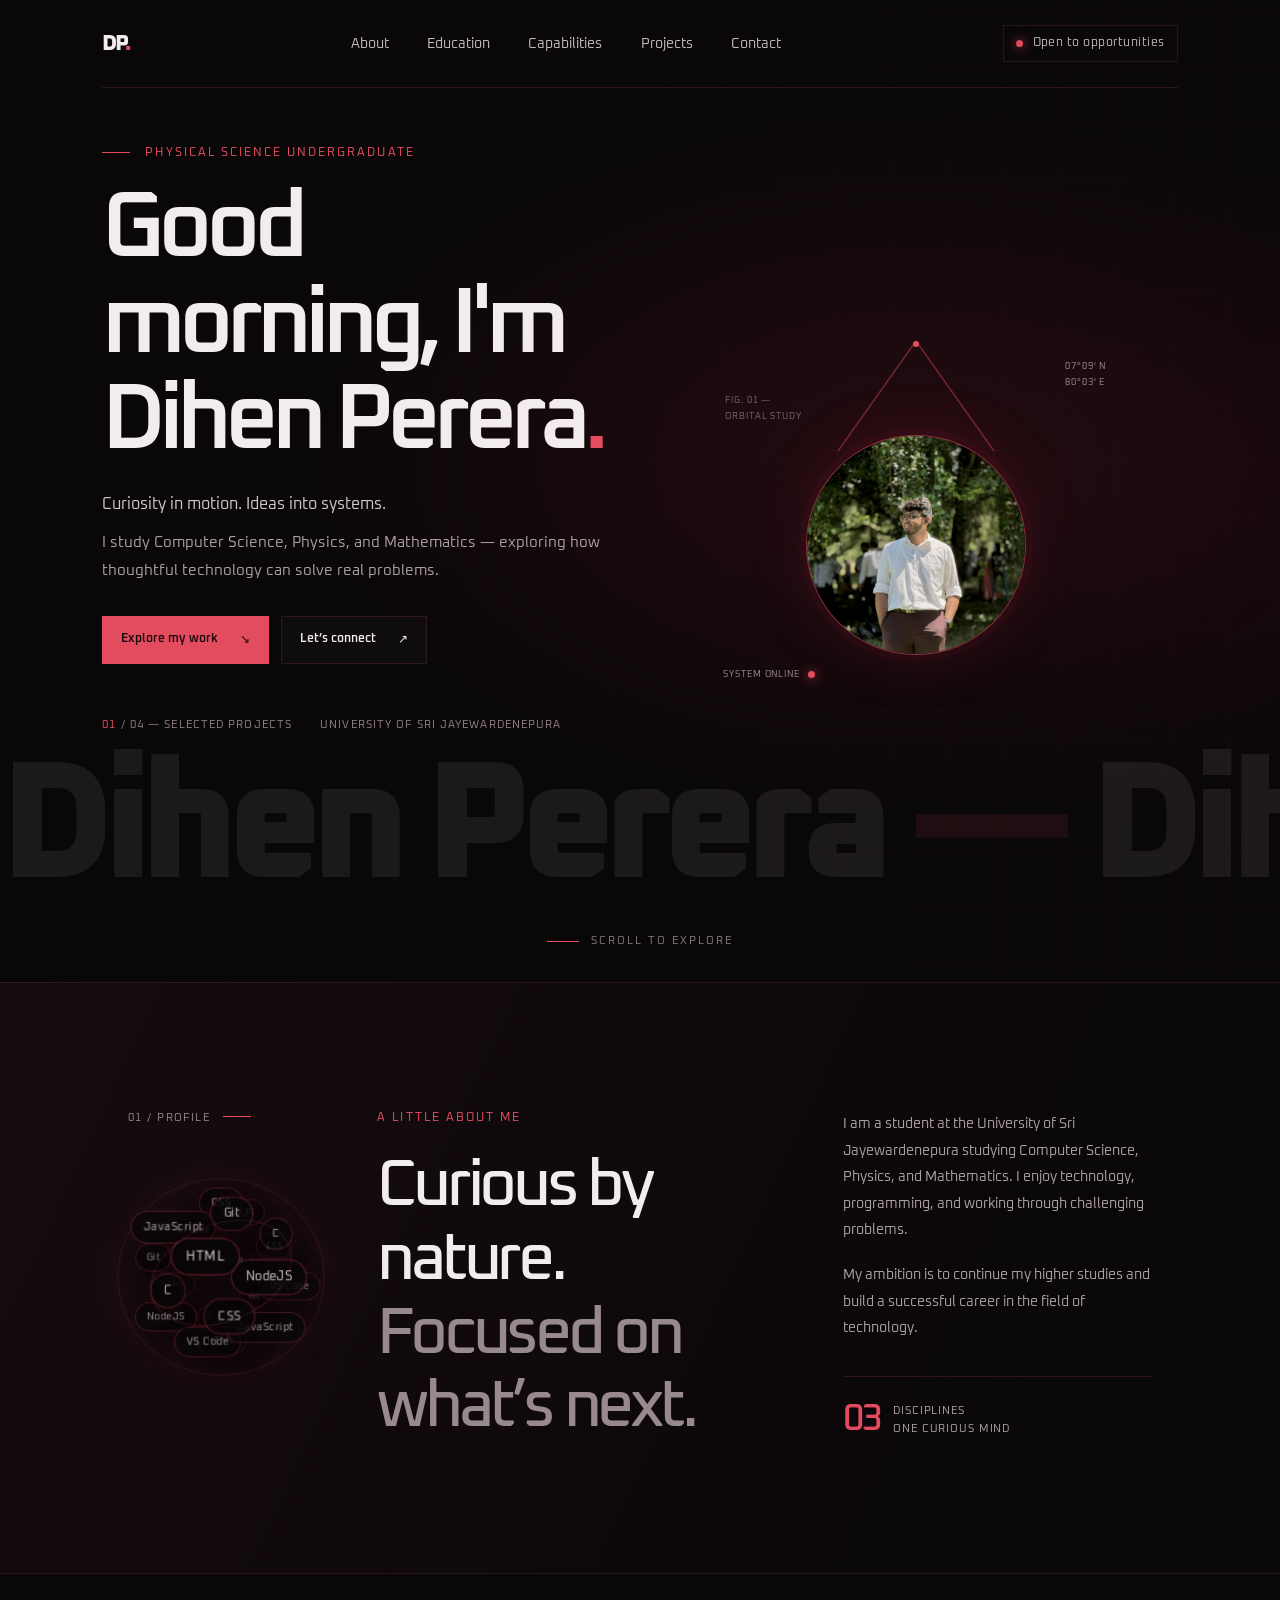
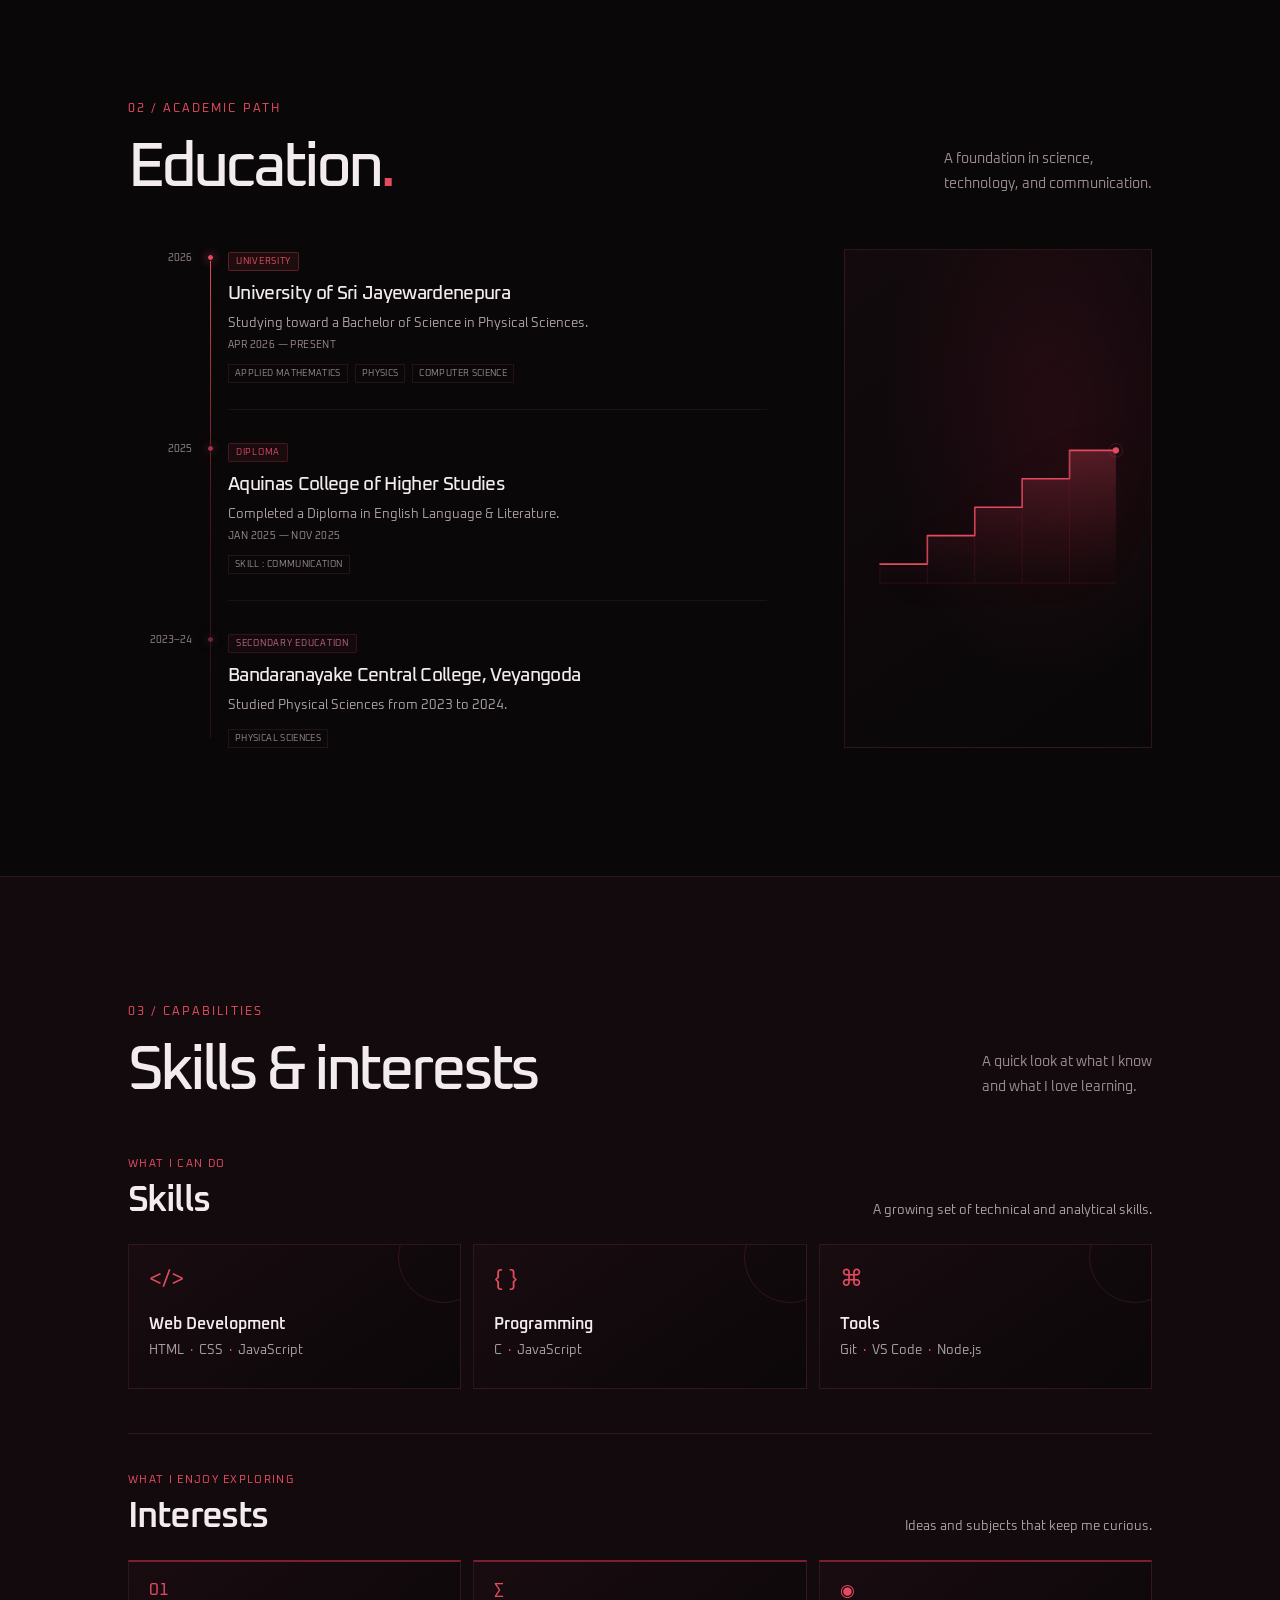
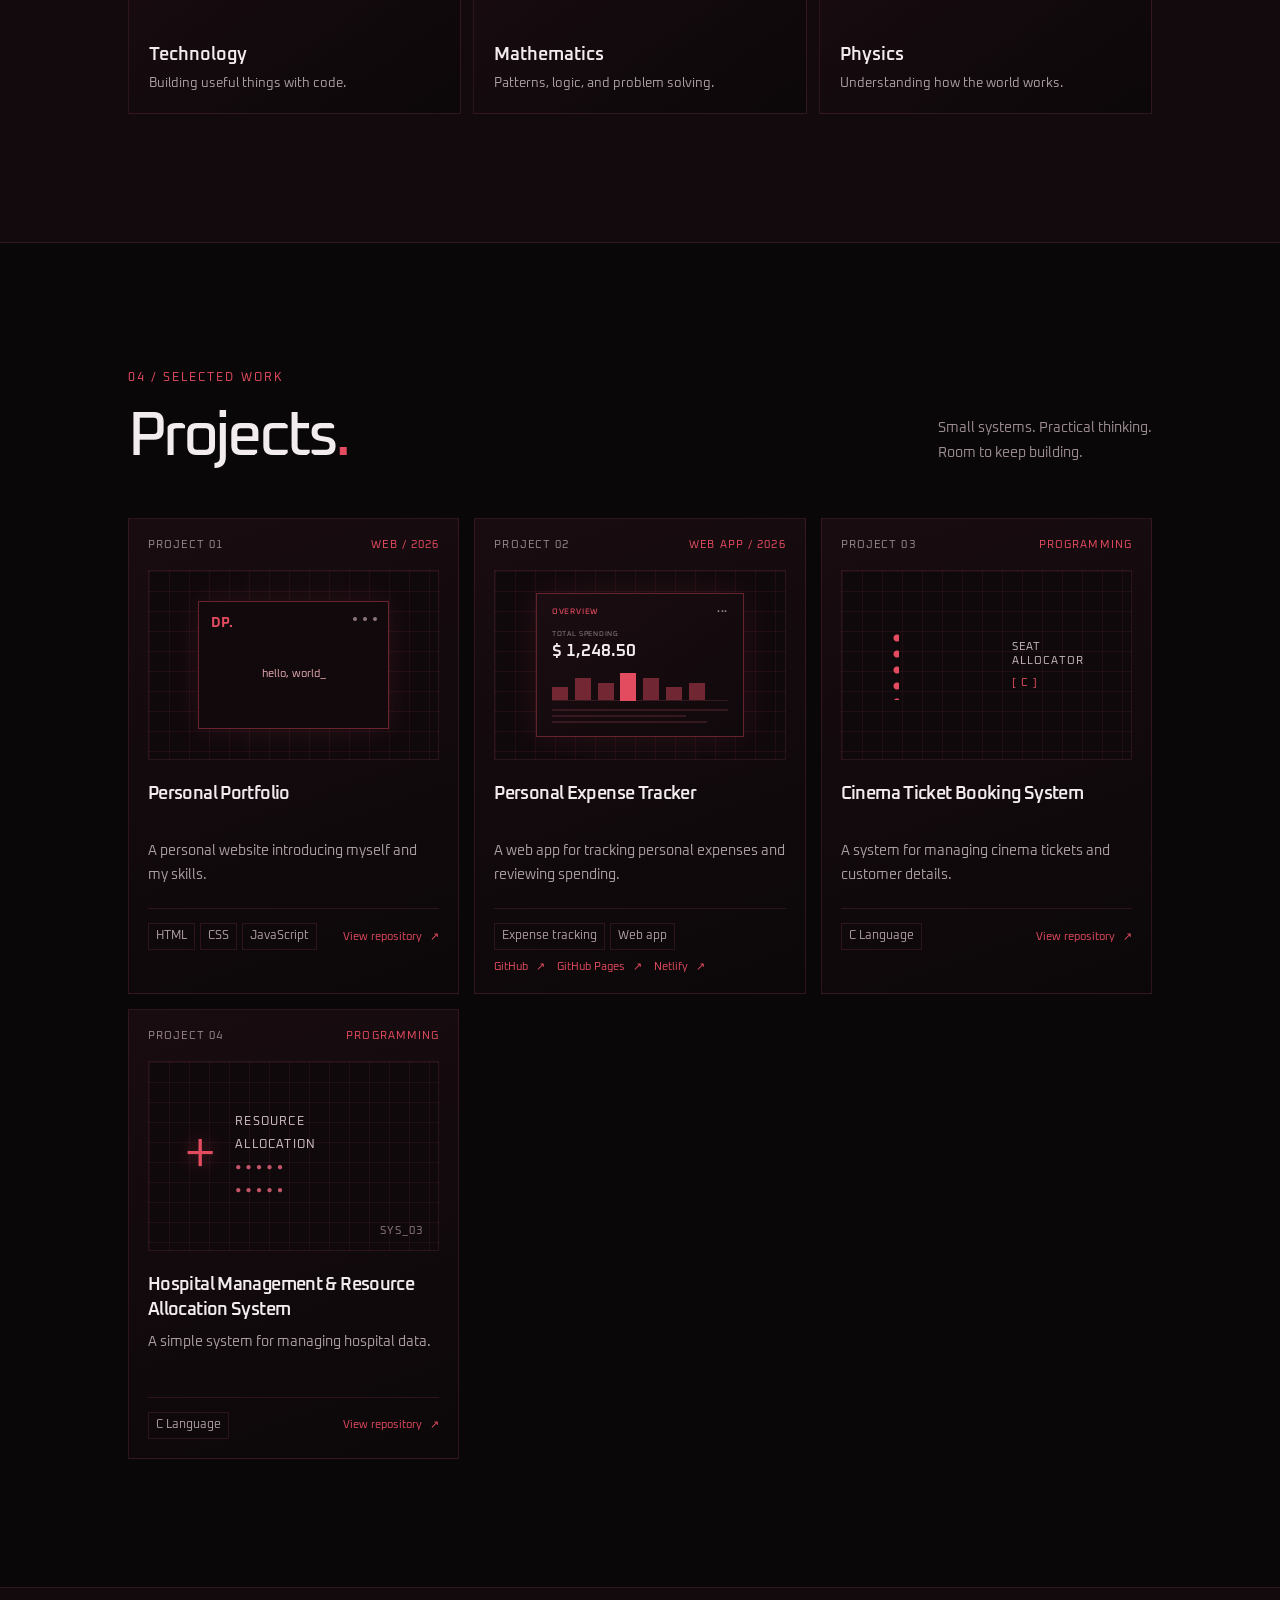
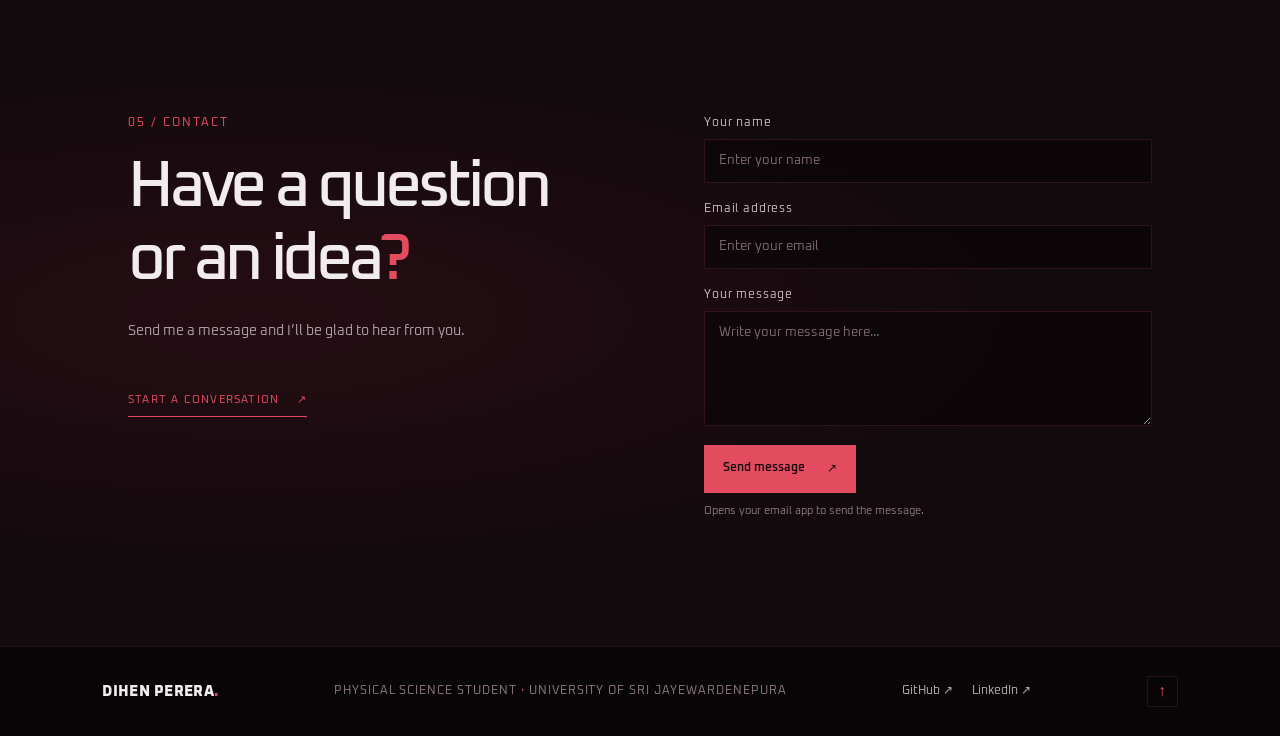
==== index.html @ 1e258a46 "Updated" ====
<!DOCTYPE html>
<html lang="en">

<head>
    <meta charset="UTF-8">
    <meta name="viewport" content="width=device-width, initial-scale=1.0">
    <meta name="description" content="The personal portfolio of Dihen Perera, a Computer Science undergraduate.">
    <meta name="theme-color" content="#090708">
    <title>PORTFOLIO | DP.</title>
    <link rel="stylesheet" href="style.css">
    <script src="script.js" defer></script>
</head>

<body>
    <div class="scroll-progress" aria-hidden="true"><span></span></div>
    <div class="intro" aria-hidden="true">
        <div class="intro-equations"><span class="equation eq-one">∫₀ᵗ e<sup>−x²</sup> dx <b>→</b> <i>√π /
                    2</i></span><span class="equation eq-two">F = ma <b>→</b> <i>ΣF = ma</i></span><span
                class="equation eq-three">lim <sub>n→∞</sub> (1 + 1/n)<sup>n</sup> <b>→</b> <i>e</i></span><span
                class="equation eq-four">ψ(x,t) <b>→</b> <i>∂ψ / ∂t</i></span><span class="equation eq-five">∇ · E =
                <i>ρ / ε₀</i></span><span class="equation eq-six">a² + b² <b>→</b> <i>c²</i></span><span
                class="equation eq-seven">d/dx (sin x) <b>→</b> <i>cos x</i></span><span
                class="equation eq-eight">P(A|B) = <i>P(B|A)P(A) / P(B)</i></span><span class="equation eq-nine">x(t) =
                x₀ + v₀t <b>→</b> <i>½at²</i></span><span class="equation eq-ten">∑<sub>k=1</sub><sup>n</sup> k <b>→</b>
                <i>n(n+1)/2</i></span><span class="equation eq-eleven">E = <i>mc²</i></span><span
                class="equation eq-twelve">∂²u/∂t² = <i>c²∇²u</i></span><span class="equation eq-thirteen">∮ E · dA =
                <i>Q / ε₀</i></span><span class="equation eq-fourteen">f(x) = <i>ax² + bx + c</i></span><span
                class="equation eq-fifteen">Δx · Δp <b>≥</b> <i>ℏ / 2</i></span><span class="equation eq-sixteen">I =
                <i>V / R</i></span><span class="equation eq-seventeen">∇²φ = <i>0</i></span><span
                class="equation eq-eighteen">sin²θ + cos²θ = <i>1</i></span><span class="equation eq-nineteen">ω =
                <i>2πf</i></span><span class="equation eq-twenty">∫ F · dx = <i>W</i></span><span
                class="equation eq-twenty-one">O(n log n) <b>→</b> <i>merge sort</i></span><span
                class="equation eq-twenty-two">1010<sub>2</sub> <b>→</b> <i>10<sub>10</sub></i></span><span
                class="equation eq-twenty-three">if (idea) <b>→</b> <i>build();</i></span></div>
        <div class="intro-mark">DP<span>.</span></div>
        <div class="intro-line"><i></i></div>
        <p>INITIALIZING PORTFOLIO <span>2026</span></p>
    </div>
    <div class="ambient ambient-one" aria-hidden="true"></div>
    <div class="ambient ambient-two" aria-hidden="true"></div>
    <header class="site-header" id="home">
        <nav class="top-nav" aria-label="Main navigation"><a class="brand" href="#home">DP<span>.</span></a>
            <div class="nav-links"><a href="#about">About</a><a href="#education">Education</a><a
                    href="#skills">Capabilities</a><a href="#projects">Projects</a><a href="#contact">Contact</a></div>
            <a class="availability" href="#contact"><i></i> Open to opportunities</a>
        </nav>
        <div class="hero">
            <div class="hero-copy reveal">
                <p class="eyebrow"><span class="eyebrow-line"></span> PHYSICAL SCIENCE UNDERGRADUATE</p>
                <h1><span id="greeting">Hello, I'm</span><br><span class="hero-name">Dihen Perera<span
                            class="name-period">.</span></span></h1>
                <p class="welcome-message">Curiosity in motion. Ideas into systems.</p>
                <p class="hero-summary">I study Computer Science, Physics, and Mathematics — exploring how thoughtful
                    technology can solve real problems.</p>
                <div class="hero-actions"><a class="button button-primary" href="#projects">Explore my work <span
                            aria-hidden="true">↘</span></a><a class="button button-secondary" href="#contact">Let’s
                        connect <span aria-hidden="true">↗</span></a></div>
                <div class="hero-meta"><span><b>01</b> / 04 — SELECTED PROJECTS</span><span>UNIVERSITY OF SRI
                        JAYEWARDENEPURA</span></div>
                <div class="hero-marquee" aria-hidden="true">
                    <div class="hero-marquee-track">
                        <span>Dihen Perera <i>—</i> Dihen Perera <i>—</i> Dihen Perera <i>—</i></span>
                        <span>Dihen Perera <i>—</i> Dihen Perera <i>—</i> Dihen Perera <i>—</i></span>
                    </div>
                </div>
            </div>
            <div class="hero-art reveal" aria-label="Hanging portrait with coordinate and status details">
                <svg class="anime-filter-defs" aria-hidden="true" focusable="false">
                    <filter id="anime-style" color-interpolation-filters="sRGB">
                        <feColorMatrix type="saturate" values="0"></feColorMatrix>
                        <feComponentTransfer>
                            <feFuncR type="discrete" tableValues="0.008 0.025 0.08 0.2 0.42 0.72 1"></feFuncR>
                            <feFuncG type="discrete" tableValues="0.006 0.01 0.025 0.06 0.13 0.28 0.52"></feFuncG>
                            <feFuncB type="discrete" tableValues="0.025 0.055 0.14 0.34 0.62 0.88 1"></feFuncB>
                        </feComponentTransfer>
                    </filter>
                </svg>
                <div class="portrait-stage">
                    <span class="portrait-coordinate coord-top" aria-hidden="true">07°09' N<br>80°03' E</span>
                    <span class="portrait-coordinate art-index" aria-hidden="true">FIG. 01 —<br>ORBITAL STUDY</span>
                    <span class="portrait-coordinate coord-bottom" aria-hidden="true">SYSTEM ONLINE <i></i></span>
                    <div class="portrait-hanger">
                        <svg class="hanging-strings" viewBox="0 0 260 100" aria-hidden="true" focusable="false">
                            <line x1="130" y1="0" x2="52" y2="110"></line>
                            <line x1="130" y1="0" x2="208" y2="110"></line>
                            <circle cx="130" cy="3" r="3"></circle>
                        </svg>
                        <div class="portrait-frame" tabindex="0"
                            aria-label="Portrait of Dihen Perera. Move or tap over the image to reveal an anime-style color effect.">
                            <img class="portrait-image" src="assets/Portrait.jpeg"
                                alt="Dihen Perera wearing glasses and a suit" width="768" height="768">
                            <img class="portrait-image portrait-anime" src="assets/portrait.jpg" alt=""
                                aria-hidden="true" width="768" height="768">
                        </div>
                    </div>
                </div>
            </div>
        </div>
        <div class="scroll-cue"><span></span> SCROLL TO EXPLORE</div>
    </header>
    <main>
        <section id="about" class="about-section section-grid">
            <div class="about-profile">
                <div class="section-label reveal"><span>01 / PROFILE</span><i></i></div>
                <div class="technology-sphere" tabindex="0"
                    aria-label="Rotating sphere of technologies. Drag or use the left and right arrow keys to rotate.">
                    <ul class="sphere-tags">
                        <li><span>HTML</span></li>
                        <li><span>VS Code</span></li>
                        <li><span>C</span></li>
                        <li><span>JavaScript</span></li>
                        <li><span>NodeJS</span></li>
                        <li><span>Git</span></li>
                        <li><span>CSS</span></li>
                    </ul>
                </div>
            </div>
            <div class="about-main reveal">
                <p class="eyebrow">A LITTLE ABOUT ME</p>
                <h2>Curious by nature.<br><span>Focused on what’s next.</span></h2>
            </div>
            <div class="about-copy reveal">
                <p>I am a student at the University of Sri Jayewardenepura studying Computer Science, Physics, and
                    Mathematics. I enjoy technology, programming, and working through challenging problems.</p>
                <p>My ambition is to continue my higher studies and build a successful career in the field of
                    technology.</p>
                <div class="about-stat"><strong>03</strong><span>disciplines<br>one curious mind</span></div>
            </div>
        </section>
        <section id="education" class="education-section">
            <div class="section-top reveal">
                <div>
                    <p class="eyebrow">02 / ACADEMIC PATH</p>
                    <h2>Education<span class="name-period">.</span></h2>
                </div>
                <p class="section-aside">A foundation in science,<br>technology, and communication.</p>
            </div>
            <div class="education-layout">
                <div class="education-timeline">
                    <article class="education-entry reveal">
                        <time class="education-year" datetime="2026">2026</time>
                        <span class="education-marker" aria-hidden="true"></span>
                        <div class="education-content">
                            <span class="education-type education-type-university">UNIVERSITY</span>
                            <h3>University of Sri Jayewardenepura</h3>
                            <p>Studying toward a Bachelor of Science in Physical Sciences.</p>
                            <p class="education-period">APR 2026 — PRESENT</p>
                            <div class="education-tags"><span>APPLIED
                                    MATHEMATICS</span><span>PHYSICS</span><span>COMPUTER
                                    SCIENCE</span></div>
                        </div>
                    </article>
                    <article class="education-entry reveal">
                        <time class="education-year" datetime="2025">2025</time>
                        <span class="education-marker education-marker-diploma" aria-hidden="true"></span>
                        <div class="education-content">
                            <span class="education-type education-type-diploma">DIPLOMA</span>
                            <h3>Aquinas College of Higher Studies</h3>
                            <p>Completed a Diploma in English Language &amp; Literature.</p>
                            <p class="education-period">JAN 2025 — NOV 2025</p>
                            <div class="education-tags"><span>SKILL : COMMUNICATION</span></div>
                        </div>
                    </article>
                    <article class="education-entry reveal">
                        <time class="education-year" datetime="2023">2023–24</time>
                        <span class="education-marker education-marker-school" aria-hidden="true"></span>
                        <div class="education-content">
                            <span class="education-type education-type-school">SECONDARY EDUCATION</span>
                            <h3>Bandaranayake Central College, Veyangoda</h3>
                            <p>Studied Physical Sciences from 2023 to 2024.</p>
                            <div class="education-tags"><span>PHYSICAL SCIENCES</span></div>
                        </div>
                    </article>
                </div>
                <figure class="education-steps reveal" aria-hidden="true">
                    <svg class="steps-graphic" viewBox="0 0 520 360" focusable="false">
                        <defs>
                            <linearGradient id="steps-fill" x1="0" y1="0" x2="0" y2="1">
                                <stop offset="0" stop-color="#e34b5f" stop-opacity=".28"></stop>
                                <stop offset="1" stop-color="#7f1d32" stop-opacity=".02"></stop>
                            </linearGradient>
                        </defs>
                        <path d="M36 304H126V250H216V196H306V142H396V88H484V340H36Z" fill="url(#steps-fill)"></path>
                        <path d="M36 304H126V250H216V196H306V142H396V88H484" fill="none" stroke="#e34b5f"
                            stroke-linecap="round" stroke-linejoin="round" stroke-width="3"></path>
                        <path d="M36 340H484M36 304V340M126 250V340M216 196V340M306 142V340M396 88V340" fill="none"
                            stroke="#7f1d32" stroke-opacity=".55" stroke-width="1"></path>
                        <circle cx="484" cy="88" r="6" fill="#e34b5f"></circle>
                        <circle cx="484" cy="88" r="13" fill="none" stroke="#e34b5f" stroke-opacity=".35"></circle>
                    </svg>
                </figure>
            </div>
        </section>
        <section id="skills" class="skills-section">
            <div class="section-top reveal">
                <div>
                    <p class="eyebrow">03 / CAPABILITIES</p>
                    <h2>Skills &amp; interests</h2>
                </div>
                <p class="section-aside">A quick look at what I know<br>and what I love learning.</p>
            </div>
            <div class="capability-layout">
                <div class="capability-block reveal">
                    <div class="capability-block-heading">
                        <div>
                            <span class="capability-label">WHAT I CAN DO</span>
                            <h3>Skills</h3>
                        </div>
                        <p>A growing set of technical and analytical skills.</p>
                    </div>
                    <div class="skills-grid">
                        <article class="skill-card">
                            <span class="skill-card-icon" aria-hidden="true">&lt;/&gt;</span>
                            <h4>Web Development</h4>
                            <p>HTML <span>·</span> CSS <span>·</span> JavaScript</p>
                        </article>
                        <article class="skill-card">
                            <span class="skill-card-icon" aria-hidden="true">{ }</span>
                            <h4>Programming</h4>
                            <p>C <span>·</span> JavaScript</p>
                        </article>
                        <article class="skill-card">
                            <span class="skill-card-icon" aria-hidden="true">⌘</span>
                            <h4>Tools</h4>
                            <p>Git <span>·</span> VS Code <span>·</span> Node.js</p>
                        </article>
                    </div>
                </div>
                <div class="capability-block interests-block reveal">
                    <div class="capability-block-heading">
                        <div>
                            <span class="capability-label">WHAT I ENJOY EXPLORING</span>
                            <h3>Interests</h3>
                        </div>
                        <p>Ideas and subjects that keep me curious.</p>
                    </div>
                    <div class="interests-grid">
                        <article class="interest-card">
                            <span class="interest-symbol" aria-hidden="true">01</span>
                            <div>
                                <h4>Technology</h4>
                                <p>Building useful things with code.</p>
                            </div>
                        </article>
                        <article class="interest-card">
                            <span class="interest-symbol" aria-hidden="true">∑</span>
                            <div>
                                <h4>Mathematics</h4>
                                <p>Patterns, logic, and problem solving.</p>
                            </div>
                        </article>
                        <article class="interest-card">
                            <span class="interest-symbol" aria-hidden="true">◉</span>
                            <div>
                                <h4>Physics</h4>
                                <p>Understanding how the world works.</p>
                            </div>
                        </article>
                    </div>
                </div>
            </div>
        </section>
        <section id="projects" class="projects-section">
            <div class="section-top reveal">
                <div>
                    <p class="eyebrow">04 / SELECTED WORK</p>
                    <h2>Projects<span class="name-period">.</span></h2>
                </div>
                <p class="section-aside">Small systems. Practical thinking.<br>Room to keep building.</p>
            </div>
            <div class="project-grid">
                <article class="project-card reveal">
                    <div class="project-number"><span>PROJECT 01</span><span class="project-type">WEB / 2026</span>
                    </div>
                    <div class="project-visual visual-web"><span
                            class="visual-window"><b>DP.</b><i></i><i></i><i></i><span>hello, world_</span></span></div>
                    <h3>Personal Portfolio</h3>
                    <p>A personal website introducing myself and my skills.</p>
                    <div class="project-meta">
                        <div class="project-tags"><span>HTML</span><span>CSS</span><span>JavaScript</span></div><a
                            class="project-link" href="https://github.com/Kavee234/Personal-Portfolio" target="_blank"
                            rel="noopener noreferrer">View repository <span>↗</span></a>
                    </div>
                </article>
                <article class="project-card reveal">
                    <div class="project-number"><span>PROJECT 02</span><span class="project-type">WEB APP / 2026</span>
                    </div>
                    <div class="project-visual visual-expense" aria-hidden="true">
                        <div class="expense-dashboard">
                            <div class="expense-topline"><b>OVERVIEW</b><span>•••</span></div>
                            <div class="expense-balance"><small>TOTAL SPENDING</small><strong>$ 1,248.50</strong></div>
                            <div class="expense-chart"><i></i><i></i><i></i><i></i><i></i><i></i><i></i></div>
                            <div class="expense-rows"><i></i><i></i><i></i></div>
                        </div>
                    </div>
                    <h3>Personal Expense Tracker</h3>
                    <p>A web app for tracking personal expenses and reviewing spending.</p>
                    <div class="project-meta">
                        <div class="project-tags"><span>Expense tracking</span><span>Web app</span></div>
                        <div class="project-links">
                            <a class="project-link" href="https://github.com/Kavee234/Personal-Expense-Tracker"
                                target="_blank" rel="noopener noreferrer">GitHub <span>↗</span></a>
                            <a class="project-link" href="https://kavee234.github.io/Personal-Expense-Tracker/"
                                target="_blank" rel="noopener noreferrer">GitHub Pages <span>↗</span></a>
                            <a class="project-link" href="https://dpnova.netlify.app" target="_blank"
                                rel="noopener noreferrer">Netlify <span>↗</span></a>
                        </div>
                    </div>
                </article>
                <article class="project-card reveal">
                    <div class="project-number"><span>PROJECT 03</span><span class="project-type">PROGRAMMING</span>
                    </div>
                    <div class="project-visual visual-cinema">
                        <div class="seat-grid" aria-hidden="true"></div><span>SEAT<br>ALLOCATOR<span
                                class="visual-code">[ C ]</span></span>
                    </div>
                    <h3>Cinema Ticket Booking System</h3>
                    <p>A system for managing cinema tickets and customer details.</p>
                    <div class="project-meta">
                        <div class="project-tags"><span>C Language</span></div><a class="project-link"
                            href="https://github.com/Kavee234/MovieSeatBookingSystem" target="_blank"
                            rel="noopener noreferrer">View repository <span>↗</span></a>
                    </div>
                </article>
                <article class="project-card reveal">
                    <div class="project-number"><span>PROJECT 04</span><span class="project-type">PROGRAMMING</span>
                    </div>
                    <div class="project-visual visual-hospital"><span class="hospital-cross">+</span><span
                            class="hospital-grid">RESOURCE<br>ALLOCATION<br><i>● ● ● ● ●</i><br><i>● ● ● ●
                                ●</i></span><span class="visual-code">SYS_03</span></div>
                    <h3>Hospital Management &amp; Resource Allocation System</h3>
                    <p>A simple system for managing hospital data.</p>
                    <div class="project-meta">
                        <div class="project-tags"><span>C Language</span></div><a class="project-link"
                            href="https://github.com/Kavee234/Smart-Hospital-Resource-Allocation-System" target="_blank"
                            rel="noopener noreferrer">View repository <span>↗</span></a>
                    </div>
                </article>
            </div>
        </section>
        <section id="contact" class="contact-section">
            <div class="contact-copy reveal">
                <p class="eyebrow">05 / CONTACT</p>
                <h2>Have a question<br>or an idea<span class="name-period">?</span></h2>
                <p>Send me a message and I’ll be glad to hear from you.</p><a class="contact-email"
                    href="mailto:hello@example.com">START A CONVERSATION <span>↗</span></a>
            </div>
            <form class="contact-form reveal" action="mailto:hello@example.com" method="post" enctype="text/plain">
                <label for="name">Your name</label><input class="form-control" type="text" id="name" name="name"
                    placeholder="Enter your name" required><label for="email">Email address</label><input
                    class="form-control" type="email" id="email" name="email" placeholder="Enter your email"
                    required><label for="message">Your message</label><textarea class="form-control" id="message"
                    name="message" rows="4" placeholder="Write your message here..." required></textarea><button
                    class="button button-primary" type="submit">Send message <span>↗</span></button>
                <p class="form-note">Opens your email app to send the message.</p>
            </form>
        </section>
    </main>
    <footer><a class="footer-brand" href="#home">DIHEN PERERA<span>.</span></a>
        <p>PHYSICAL SCIENCE STUDENT <span>·</span> UNIVERSITY OF SRI JAYEWARDENEPURA</p>
        <div class="footer-links"><a href="https://github.com/Kavee234" target="_blank" rel="noopener noreferrer">GitHub
                ↗</a><a href="https://www.linkedin.com/in/kaveesha-perera-786550402" target="_blank"
                rel="noopener noreferrer">LinkedIn ↗</a></div><a class="back-top" href="#home"
            aria-label="Back to top">↑</a>
    </footer>
    <div class="custom-cursor" aria-hidden="true"><span></span></div>
</body>

</html>
---- style.css ----
@import url('https://fonts.googleapis.com/css2?family=Oxanium:wght@400;500;600;700;800&display=swap');

:root {
    color-scheme: dark;
    --bg: #090708;
    --panel: #120a0d;
    --panel2: #1b0d12;
    --ink: #f3ecee;
    --muted: #aa9da1;
    --line: rgba(194, 80, 99, .18);
    --cyan: #e34b5f;
    --blue: #7f1d32;
    --mono: 'Oxanium', sans-serif;
    --sans: 'Oxanium', sans-serif;
    font-family: var(--sans);
    color: var(--ink);
    background: var(--bg);
    font-synthesis: none;
    text-rendering: optimizeLegibility;
    scroll-behavior: smooth;
    scroll-padding-top: 36px
}

* {
    box-sizing: border-box
}

body {
    margin: 0;
    min-width: 320px;
    background: var(--bg);
    overflow-x: hidden
}

a {
    color: inherit
}

.intro {
    position: fixed;
    inset: 0;
    z-index: 1000;
    display: grid;
    place-content: center;
    justify-items: center;
    gap: 18px;
    background: var(--bg);
    animation: intro-out .8s cubic-bezier(.76, 0, .24, 1) 5s forwards
}

.scroll-progress {
    position: fixed;
    inset: 0 0 auto;
    z-index: 999;
    height: 2px;
    pointer-events: none
}

.scroll-progress span {
    display: block;
    width: 100%;
    height: 100%;
    background: linear-gradient(90deg, var(--blue), var(--cyan));
    box-shadow: 0 0 10px rgba(227, 75, 95, .6);
    transform: scaleX(var(--scroll-progress, 0));
    transform-origin: left
}

.intro-equations {
    position: absolute;
    inset: 0;
    overflow: hidden;
    pointer-events: none
}

.equation {
    position: absolute;
    display: flex;
    align-items: center;
    gap: 12px;
    white-space: nowrap;
    color: #75666a;
    font: clamp(14px, 1.65vw, 21px) var(--mono);
    letter-spacing: .04em;
    opacity: 0;
    filter: blur(5px);
    animation: equation-resolve 4.8s cubic-bezier(.2, .7, .2, 1) both
}

.equation b {
    color: #8d293d;
    font-weight: 400
}

.equation i {
    color: var(--cyan);
    font-style: normal
}

.eq-one {
    top: 12%;
    left: 7%;
    animation-delay: .08s
}

.eq-two {
    top: 23%;
    right: 6%;
    animation-delay: .28s
}

.eq-three {
    right: 10%;
    bottom: 14%;
    animation-delay: .48s
}

.eq-four {
    left: 8%;
    bottom: 12%;
    animation-delay: .68s
}

.eq-five {
    top: 43%;
    left: 4%;
    animation-delay: .88s
}

.eq-six {
    top: 53%;
    right: 5%;
    animation-delay: 1.08s
}

.eq-seven {
    top: 36%;
    right: 13%;
    animation-delay: 1.28s
}

.eq-eight {
    left: 13%;
    top: 67%;
    animation-delay: 1.48s
}

.eq-nine {
    right: 19%;
    top: 77%;
    animation-delay: 1.68s
}

.eq-ten {
    left: 34%;
    top: 13%;
    animation-delay: 1.88s
}

.eq-eleven {
    right: 33%;
    bottom: 12%;
    animation-delay: 2.08s
}

.eq-twelve {
    left: 24%;
    top: 82%;
    animation-delay: 2.28s
}

.eq-thirteen {
    left: 38%;
    top: 27%;
    animation-delay: 2.48s
}

.eq-fourteen {
    right: 4%;
    top: 61%;
    animation-delay: 2.68s
}

.eq-fifteen {
    left: 5%;
    top: 56%;
    animation-delay: 2.88s
}

.eq-sixteen {
    right: 28%;
    top: 42%;
    animation-delay: 3.08s
}

.eq-seventeen {
    left: 18%;
    top: 38%;
    animation-delay: 3.28s
}

.eq-eighteen {
    right: 23%;
    top: 18%;
    animation-delay: 3.48s
}

.eq-nineteen {
    left: 43%;
    bottom: 21%;
    animation-delay: 3.68s
}

.eq-twenty {
    right: 7%;
    bottom: 37%;
    animation-delay: 3.88s
}

.eq-twenty-one {
    top: 7%;
    right: 34%;
    animation-delay: 1.78s
}

.eq-twenty-two {
    bottom: 32%;
    left: 26%;
    animation-delay: 2.58s
}

.eq-twenty-three {
    top: 73%;
    right: 35%;
    animation-delay: 3.38s
}

.equation sub,
.equation sup {
    font-size: .7em
}

.intro-mark {
    position: relative;
    z-index: 1;
    font-size: clamp(64px, 12vw, 110px);
    font-weight: 800;
    letter-spacing: -.1em;
    animation: mark-in .65s ease both
}

.intro-mark span,
.brand span,
.footer-brand span {
    color: var(--cyan)
}

.intro-line {
    width: min(250px, 65vw);
    height: 2px;
    background: #2a1017
}

.intro-line i {
    display: block;
    width: 100%;
    height: 100%;
    background: var(--cyan);
    transform-origin: left;
    animation: loadline 1.15s cubic-bezier(.65, 0, .35, 1) .25s both
}

.intro p,
.intro p span {
    font: 12px var(--mono);
    letter-spacing: .17em;
    color: #b7a9ac
}

.intro p span {
    color: var(--cyan);
    margin-left: 8px
}

.ambient {
    position: absolute;
    z-index: 0;
    pointer-events: none;
    width: 520px;
    height: 520px;
    border-radius: 50%;
    filter: blur(120px);
    opacity: .11
}

.ambient-one {
    top: 120px;
    left: -280px;
    background: #8b1e36
}

.ambient-two {
    top: 280px;
    right: -340px;
    background: #4a101f
}

.site-header {
    position: relative;
    isolation: isolate;
    min-height: 820px;
    padding: 0 clamp(24px, 8vw, 128px) 34px;
    background-image: linear-gradient(rgba(180, 75, 92, .055) 1px, transparent 1px), linear-gradient(90deg, rgba(180, 75, 92, .055) 1px, transparent 1px);
    background-size: 56px 56px;
    background-position: center center
}

.site-header:after {
    position: absolute;
    inset: 0;
    z-index: -1;
    content: "";
    background: radial-gradient(ellipse at 72% 47%, rgba(126, 24, 47, .24), transparent 48%), linear-gradient(90deg, #090708 5%, rgba(9, 7, 8, .96) 47%, rgba(9, 7, 8, .4))
}

.top-nav {
    width: min(100%, 1440px);
    height: 88px;
    margin: auto;
    display: flex;
    align-items: center;
    justify-content: space-between;
    border-bottom: 1px solid var(--line)
}

.brand {
    font-size: 22px;
    font-weight: 800;
    letter-spacing: -2px;
    text-decoration: none
}

.nav-links {
    display: flex;
    gap: clamp(20px, 3vw, 44px)
}

.nav-links a,
.availability {
    font-size: 14px;
    color: #c1b5b8;
    text-decoration: none;
    transition: color .2s
}

.nav-links a {
    position: relative;
    padding-block: 8px
}

.nav-links a::after {
    position: absolute;
    right: 0;
    bottom: 2px;
    left: 0;
    height: 1px;
    background: var(--cyan);
    content: "";
    transform: scaleX(0);
    transform-origin: right;
    transition: transform .3s cubic-bezier(.2, .7, .2, 1)
}

.nav-links a:hover::after,
.nav-links a:focus-visible::after {
    transform: scaleX(1);
    transform-origin: left
}

.nav-links a:hover,
.footer-links a:hover {
    color: var(--cyan)
}

.availability {
    display: flex;
    align-items: center;
    gap: 10px;
    padding: 10px 12px;
    border: 1px solid var(--line);
    font: 12px var(--mono);
    letter-spacing: .04em
}

.availability i,
.coord-bottom i {
    width: 7px;
    height: 7px;
    border-radius: 50%;
    background: #e34b5f;
    box-shadow: 0 0 12px #e34b5f
}

.hero {
    display: grid;
    grid-template-columns: minmax(0, 1fr) minmax(0, 1fr);
    align-items: center;
    gap: 30px;
    width: min(100%, 1300px);
    min-height: 630px;
    margin: auto;
    padding: 58px 0 56px
}

.hero-copy {
    position: relative;
    z-index: 2;
    min-width: 0
}

.eyebrow {
    margin: 0 0 20px;
    color: var(--cyan);
    font: 12px var(--mono);
    letter-spacing: .17em
}

.eyebrow-line {
    display: inline-block;
    width: 28px;
    height: 1px;
    margin: 0 10px 3px 0;
    background: var(--cyan)
}

.hero h1 {
    margin: 0;
    font-size: clamp(54px, 7.3vw, 96px);
    line-height: 1.03;
    font-weight: 600;
    letter-spacing: -.075em
}

.hero-name {
    color: var(--ink)
}

.name-period {
    color: var(--cyan)
}

.welcome-message {
    margin: 24px 0 0;
    color: #d3c4c7;
    font-size: 16px
}

.hero-summary {
    max-width: 520px;
    margin: 15px 0 0;
    color: var(--muted);
    font-size: 15px;
    line-height: 1.9
}

.hero-actions {
    display: flex;
    flex-wrap: wrap;
    gap: 12px;
    margin-top: 30px
}

.button {
    display: inline-flex;
    align-items: center;
    justify-content: center;
    gap: 22px;
    min-height: 48px;
    padding: 0 18px;
    border: 1px solid var(--line);
    font: 600 12px var(--sans);
    text-decoration: none;
    cursor: pointer;
    transition: transform .3s cubic-bezier(.2, .7, .2, 1), border-color .22s, background .22s, color .22s, box-shadow .3s
}

.button:hover {
    transform: translateY(-3px);
    box-shadow: 0 8px 26px rgba(227, 75, 95, .18)
}

.button span {
    display: inline-block;
    transition: transform .25s cubic-bezier(.2, .7, .2, 1)
}

.button:hover span {
    transform: translate(3px, -2px)
}

.button-primary {
    border-color: var(--cyan);
    background: var(--cyan);
    color: #19090e
}

.button-primary:hover {
    background: #f16a79
}

.button-secondary {
    color: var(--ink);
    background: rgba(255, 255, 255, .02)
}

.button-secondary:hover {
    border-color: var(--cyan)
}

.hero-meta {
    display: flex;
    flex-wrap: wrap;
    gap: 28px;
    margin-top: 54px;
    color: #8e7d81;
    font: 11px var(--mono);
    letter-spacing: .1em
}

.hero-meta b {
    color: var(--cyan);
    font-weight: 400
}

.hero-art {
    position: relative;
    display: flex;
    min-height: 350px;
    flex-direction: column;
    align-items: center;
    justify-content: flex-start;
    perspective: 900px
}

.anime-filter-defs {
    position: absolute;
    width: 0;
    height: 0;
    overflow: hidden
}

.portrait-stage {
    position: relative;
    flex: 0 0 350px;
    width: min(100%, 390px);
    height: 350px
}

.portrait-hanger {
    position: absolute;
    top: 4px;
    left: 50%;
    width: 260px;
    height: 320px;
    transform: translateX(-50%);
    transform-origin: 50% 0;
    animation: portrait-sway 7s ease-in-out 7.6s infinite
}

.hanging-strings {
    position: absolute;
    top: 0;
    left: 0;
    width: 100%;
    height: 100px;
    overflow: visible
}

.hanging-strings line {
    stroke: rgba(227, 75, 95, .42);
    stroke-width: 1.5
}

.hanging-strings circle {
    fill: var(--cyan)
}

.portrait-frame {
    position: absolute;
    top: 94px;
    left: 50%;
    z-index: 2;
    width: 220px;
    aspect-ratio: 1;
    overflow: hidden;
    border: 1px solid rgba(227, 75, 95, .62);
    border-radius: 50%;
    background: var(--panel);
    box-shadow: 0 0 55px rgba(126, 24, 47, .25), 0 0 0 7px rgba(227, 75, 95, .045);
    transform: translateX(-50%)
}

.portrait-frame:focus-visible {
    outline: 2px solid var(--cyan);
    outline-offset: 6px
}

.portrait-image {
    position: absolute;
    inset: 0;
    width: 100%;
    height: 100%;
    object-fit: cover;
    object-position: center 45%;
    user-select: none;
    -webkit-user-drag: none
}

.portrait-anime {
    clip-path: circle(var(--anime-reveal-radius, 0px) at var(--anime-x, 50%) var(--anime-y, 50%));
    filter: url("#anime-style") saturate(1.45) contrast(1.4) brightness(.82);
    transition: clip-path .12s ease-out
}

.portrait-frame::after {
    position: absolute;
    inset: 0;
    border-radius: inherit;
    background: radial-gradient(circle at var(--anime-x, 50%) var(--anime-y, 50%), rgba(255, 66, 94, .5), rgba(128, 24, 55, .28) 38%, transparent 72%);
    box-shadow: inset 0 0 22px rgba(187, 29, 59, .5);
    clip-path: circle(var(--anime-reveal-radius, 0px) at var(--anime-x, 50%) var(--anime-y, 50%));
    content: "";
    mix-blend-mode: screen;
    pointer-events: none;
    transition: clip-path .12s ease-out
}

.technology-sphere {
    position: relative;
    width: min(100%, 360px);
    height: 250px;
    margin: 14px 0 0;
    perspective: 780px;
    touch-action: pan-y;
    cursor: grab
}

.technology-sphere:active {
    cursor: grabbing
}

.technology-sphere::before,
.technology-sphere::after {
    position: absolute;
    top: 50%;
    left: 50%;
    border: 1px solid rgba(227, 75, 95, .16);
    border-radius: 50%;
    content: "";
    pointer-events: none
}

.technology-sphere::before {
    width: 205px;
    height: 205px;
    box-shadow: 0 0 36px rgba(126, 24, 47, .12), inset 0 0 30px rgba(126, 24, 47, .08);
    transform: translate(-50%, -50%) rotateX(18deg) rotateZ(-12deg)
}

.technology-sphere::after {
    width: 78%;
    height: 40%;
    transform: translate(-50%, -50%) rotate(-22deg)
}

.technology-sphere:focus-visible {
    outline: 1px solid rgba(227, 75, 95, .55);
    outline-offset: 3px
}

.sphere-tags {
    position: absolute;
    inset: 0;
    margin: 0;
    padding: 0;
    list-style: none;
    transform-style: preserve-3d
}

.sphere-tags li {
    position: absolute;
    top: 50%;
    left: 50%;
    transform-style: preserve-3d;
    will-change: transform, opacity
}

.sphere-tags span {
    display: block;
    padding: 8px 12px;
    border: 1px solid rgba(227, 75, 95, .38);
    border-radius: 999px;
    background: rgba(9, 7, 8, .92);
    box-shadow: 0 8px 28px rgba(0, 0, 0, .3), 0 0 16px rgba(227, 75, 95, .09);
    color: #e5d8db;
    font: 11px var(--mono);
    letter-spacing: .04em;
    white-space: nowrap
}

.custom-cursor {
    position: fixed;
    top: 0;
    left: 0;
    z-index: 1100;
    display: none;
    width: 30px;
    height: 30px;
    align-items: center;
    justify-content: center;
    border: 1px solid rgba(227, 75, 95, .95);
    border-radius: 50%;
    pointer-events: none;
    opacity: 0;
    transform: translate3d(var(--cursor-x, -100px), var(--cursor-y, -100px), 0) translate(-50%, -50%);
    transition: width .16s ease, height .16s ease, opacity .16s ease;
    mix-blend-mode: difference
}

.custom-cursor span {
    width: 4px;
    height: 4px;
    border-radius: 50%;
    background: #fff
}

.custom-cursor.is-visible {
    opacity: 1
}

.custom-cursor.is-hovering {
    width: 42px;
    height: 42px;
    background: rgba(227, 75, 95, .1)
}

@media(hover: hover) and (pointer: fine) {

    html.has-custom-cursor,
    html.has-custom-cursor * {
        cursor: none !important
    }

    html.has-custom-cursor .custom-cursor {
        display: flex
    }
}

.hero-marquee {
    position: relative;
    z-index: 0;
    width: 100vw;
    margin: 14px 0 -34px calc(-1 * clamp(24px, 8vw, 128px));
    overflow: hidden;
    pointer-events: none;
    opacity: .1
}

.hero-marquee-track {
    display: flex;
    width: max-content;
    animation: marquee-scroll 38s linear infinite
}

.hero-marquee-track span {
    flex: none;
    padding-right: .2em;
    color: #c1b5b8;
    font-size: clamp(76px, 13vw, 176px);
    font-weight: 800;
    line-height: 1;
    letter-spacing: -.075em;
    white-space: nowrap
}

.hero-marquee-track i {
    color: var(--cyan);
    font-style: normal
}

.scroll-cue {
    position: relative;
    z-index: 1;
    display: flex;
    justify-content: center;
    align-items: center;
    gap: 12px;
    color: #857579;
    font: 11px var(--mono);
    letter-spacing: .18em
}

.scroll-cue span {
    width: 32px;
    height: 1px;
    background: var(--cyan)
}

section {
    position: relative;
    padding: clamp(80px, 10vw, 140px) clamp(24px, 10vw, 160px)
}

.section-grid {
    display: grid;
    grid-template-columns: .6fr 1.3fr 1fr;
    gap: 5vw;
    border-top: 1px solid var(--line);
    background: linear-gradient(115deg, rgba(27, 13, 18, .78), transparent 80%)
}

.about-profile {
    display: flex;
    min-width: 0;
    flex-direction: column;
    align-items: flex-start;
    gap: 28px
}

.about-profile .technology-sphere {
    width: min(100%, 250px);
    height: 240px;
    margin: 0
}

.section-label {
    display: flex;
    align-items: flex-start;
    gap: 13px;
    color: #918186;
    font: 11px var(--mono);
    letter-spacing: .13em
}

.section-label i {
    width: 28px;
    height: 1px;
    margin-top: 5px;
    background: var(--cyan)
}

.about-main .eyebrow {
    margin-bottom: 24px
}

.about-main h2,
.section-top h2,
.contact-copy h2 {
    margin: 0;
    font-size: clamp(38px, 5.1vw, 66px);
    font-weight: 500;
    line-height: 1.13;
    letter-spacing: -.065em
}

.about-main h2 span {
    color: #98898d
}

.about-copy p,
.contact-copy>p:not(.eyebrow) {
    margin: 0 0 18px;
    color: var(--muted);
    font-size: 14px;
    line-height: 1.9
}

.about-stat {
    display: flex;
    align-items: center;
    gap: 14px;
    margin-top: 34px;
    padding-top: 20px;
    border-top: 1px solid var(--line)
}

.about-stat strong {
    color: var(--cyan);
    font-size: 37px;
    font-weight: 500;
    letter-spacing: -.08em
}

.about-stat span {
    color: #a99a9e;
    font: 11px var(--mono);
    line-height: 1.6;
    letter-spacing: .08em;
    text-transform: uppercase
}

.portrait-coordinate {
    position: absolute;
    z-index: 1;
    color: #9b898e;
    font: 9px var(--mono);
    letter-spacing: .1em;
    line-height: 1.8;
    pointer-events: none
}

.coord-top {
    top: 22px;
    right: 5px
}

.art-index {
    top: 56px;
    left: 4px;
    color: #77656a
}

.coord-bottom {
    bottom: 4px;
    left: 2px;
    display: flex;
    align-items: center;
    gap: 8px
}

.coord-bottom i {
    width: 7px;
    height: 7px;
    border-radius: 50%;
    background: #e34b5f;
    box-shadow: 0 0 12px #e34b5f
}

.education-section {
    border-top: 1px solid var(--line);
    background: var(--bg)
}

.education-layout {
    display: grid;
    grid-template-columns: minmax(0, 1.35fr) minmax(250px, .65fr);
    align-items: stretch;
    gap: clamp(32px, 6vw, 88px)
}

.education-timeline {
    position: relative;
    display: grid;
    gap: 30px;
    min-width: 0
}

.education-steps {
    position: relative;
    display: grid;
    min-height: 100%;
    place-items: center;
    margin: 0;
    padding: 16px;
    overflow: hidden;
    border: 1px solid var(--line);
    background:
        radial-gradient(ellipse at 68% 32%, rgba(126, 24, 47, .2), transparent 58%),
        linear-gradient(145deg, rgba(27, 13, 18, .5), rgba(9, 7, 8, .25))
}

.steps-graphic {
    display: block;
    width: 100%;
    max-width: 460px;
    height: auto;
    overflow: visible;
    filter: drop-shadow(0 10px 28px rgba(227, 75, 95, .08))
}

.education-timeline:before {
    position: absolute;
    top: 9px;
    bottom: 10px;
    left: 82px;
    width: 1px;
    background: linear-gradient(var(--cyan), rgba(127, 29, 50, .58), rgba(227, 75, 95, .14));
    content: ""
}

.education-entry {
    position: relative;
    display: grid;
    grid-template-columns: 64px 36px minmax(0, 1fr);
    align-items: start
}

.education-year {
    padding-top: 3px;
    color: #938489;
    font: 10px var(--mono);
    text-align: right
}

.education-marker {
    position: relative;
    z-index: 1;
    justify-self: center;
    width: 7px;
    height: 7px;
    margin-top: 5px;
    border: 1px solid var(--bg);
    border-radius: 50%;
    background: var(--cyan);
    box-shadow: 0 0 10px rgba(227, 75, 95, .6)
}

.education-marker-diploma {
    background: #a83249;
    box-shadow: 0 0 10px rgba(168, 50, 73, .45)
}

.education-marker-school {
    background: #6d2638;
    box-shadow: 0 0 10px rgba(109, 38, 56, .5)
}

.education-content {
    min-width: 0;
    padding: 0 0 26px;
    border-bottom: 1px solid rgba(194, 80, 99, .12)
}

.education-entry:last-child .education-content {
    padding-bottom: 0;
    border-bottom: 0
}

.education-type {
    display: inline-block;
    padding: 3px 7px;
    border: 1px solid rgba(227, 75, 95, .3);
    border-radius: 2px;
    color: var(--cyan);
    background: rgba(227, 75, 95, .09);
    font: 9px var(--mono);
    letter-spacing: .08em
}

.education-type-diploma {
    border-color: rgba(168, 50, 73, .32);
    color: #d14b62;
    background: rgba(168, 50, 73, .1)
}

.education-type-school {
    border-color: rgba(109, 38, 56, .34);
    color: #b76578;
    background: rgba(109, 38, 56, .12)
}

.education-content h3 {
    margin: 9px 0 4px;
    font-size: 19px;
    font-weight: 500;
    line-height: 1.45;
    letter-spacing: -.035em
}

.education-content>p {
    max-width: 600px;
    margin: 0;
    color: var(--muted);
    font-size: 13px;
    line-height: 1.8
}

.education-content .education-period {
    margin-top: 4px;
    color: #96868a;
    font: 10px var(--mono);
    letter-spacing: .04em
}

.education-tags {
    display: flex;
    flex-wrap: wrap;
    gap: 7px;
    margin-top: 12px
}

.education-tags span {
    padding: 3px 6px;
    border: 1px solid rgba(194, 80, 99, .15);
    color: #958489;
    font: 9px var(--mono);
    letter-spacing: .04em
}

.skills-section {
    background: var(--panel);
    border-top: 1px solid var(--line);
    border-bottom: 1px solid var(--line)
}

.section-top {
    display: flex;
    align-items: flex-end;
    justify-content: space-between;
    gap: 20px;
    margin-bottom: 46px
}

.section-top .eyebrow {
    margin-bottom: 16px
}

.section-top h2 {
    font-size: clamp(38px, 5vw, 62px)
}

.section-aside {
    margin: 0 0 6px;
    color: #9b8b8f;
    font-size: 14px;
    line-height: 1.8
}

.capability-layout {
    display: grid;
    gap: 44px
}

.capability-block {
    min-width: 0
}

.capability-block-heading {
    display: flex;
    align-items: flex-end;
    justify-content: space-between;
    gap: 20px;
    margin-bottom: 20px
}

.capability-label {
    color: var(--cyan);
    font: 11px var(--mono);
    letter-spacing: .12em
}

.capability-block-heading h3 {
    margin: 7px 0 0;
    font-size: clamp(27px, 3vw, 36px);
    font-weight: 600;
    letter-spacing: -.045em
}

.capability-block-heading>p {
    margin: 0 0 5px;
    color: var(--muted);
    font-size: 13px
}

.skills-grid,
.interests-grid {
    display: grid;
    grid-template-columns: repeat(3, minmax(0, 1fr));
    gap: 12px
}

.skill-card,
.interest-card {
    min-width: 0;
    border: 1px solid var(--line);
    background: linear-gradient(145deg, rgba(27, 13, 18, .78), rgba(9, 7, 8, .7))
}

.skill-card {
    position: relative;
    min-height: 145px;
    padding: 20px 20px 18px;
    overflow: hidden;
    transition: border-color .2s, transform .2s
}

.skill-card::after {
    position: absolute;
    top: -34px;
    right: -30px;
    width: 90px;
    height: 90px;
    border: 1px solid rgba(227, 75, 95, .16);
    border-radius: 50%;
    content: "";
    pointer-events: none
}

.skill-card:hover {
    transform: translateY(-4px);
    border-color: rgba(227, 75, 95, .55)
}

.capability-block.is-visible .skill-card,
.interests-block.is-visible .interest-card {
    animation: card-rise .65s cubic-bezier(.2, .7, .2, 1) both
}

.capability-block.is-visible .skill-card:nth-child(2),
.interests-block.is-visible .interest-card:nth-child(2) {
    animation-delay: .1s
}

.capability-block.is-visible .skill-card:nth-child(3),
.interests-block.is-visible .interest-card:nth-child(3) {
    animation-delay: .2s
}

.skill-card-icon {
    display: block;
    margin-bottom: 20px;
    color: var(--cyan);
    font: 23px var(--mono)
}

.skill-card h4,
.interest-card h4 {
    margin: 0;
    color: var(--ink);
    font-size: 16px;
    font-weight: 600
}

.skill-card p,
.interest-card p {
    margin: 7px 0 0;
    color: var(--muted);
    font-size: 13px;
    line-height: 1.6
}

.skill-card p span {
    padding: 0 3px;
    color: var(--cyan)
}

.interests-block {
    padding-top: 34px;
    border-top: 1px solid var(--line)
}

.interest-card {
    display: flex;
    min-height: 154px;
    flex-direction: column;
    justify-content: space-between;
    padding: 18px 20px;
    border-top: 2px solid var(--blue);
    transition: transform .2s, border-color .2s
}

.interest-card:hover {
    transform: translateY(-4px);
    border-top-color: var(--cyan)
}

.interest-symbol {
    color: var(--cyan);
    font: 17px var(--mono)
}

.interest-card h4 {
    font-size: 18px
}

.projects-section {
    background: var(--bg)
}

.project-grid {
    display: grid;
    grid-template-columns: repeat(3, minmax(0, 1fr));
    gap: 15px
}

.project-card {
    position: relative;
    isolation: isolate;
    min-width: 0;
    padding: 19px;
    border: 1px solid var(--line);
    background: linear-gradient(160deg, rgba(27, 13, 18, .92), rgba(12, 8, 9, .94));
    transition: transform .25s, border-color .25s, box-shadow .25s
}

.project-card::before {
    position: absolute;
    inset: 0;
    z-index: -1;
    background: radial-gradient(240px circle at var(--spotlight-x, 50%) var(--spotlight-y, 0%), rgba(227, 75, 95, .12), transparent 72%);
    content: "";
    opacity: 0;
    pointer-events: none;
    transition: opacity .3s
}

.project-card:hover::before {
    opacity: 1
}

.project-card.is-visible {
    animation: project-focus .65s cubic-bezier(.2, .7, .2, 1) both
}

.project-card:nth-child(2).is-visible {
    animation-delay: .1s
}

.project-card:nth-child(3).is-visible {
    animation-delay: .2s
}

.project-card:nth-child(4).is-visible {
    animation-delay: .3s
}

.project-card>* {
    position: relative;
    z-index: 1
}

.project-card:hover {
    transform: translateY(-6px);
    border-color: rgba(227, 75, 95, .48);
    box-shadow: 0 18px 50px rgba(0, 0, 0, .3), 0 0 28px rgba(227, 75, 95, .08)
}

.project-number {
    display: flex;
    justify-content: space-between;
    color: #97868b;
    font: 11px var(--mono);
    letter-spacing: .1em
}

.project-type {
    color: #e34b5f
}

.project-visual {
    position: relative;
    display: flex;
    align-items: center;
    justify-content: center;
    height: 190px;
    margin: 18px 0 22px;
    overflow: hidden;
    border: 1px solid rgba(194, 80, 99, .16);
    background-color: #10090c;
    background-image: linear-gradient(rgba(180, 75, 92, .09) 1px, transparent 1px), linear-gradient(90deg, rgba(180, 75, 92, .09) 1px, transparent 1px);
    background-size: 20px 20px;
    transition: border-color .3s, background-size .45s cubic-bezier(.2, .7, .2, 1)
}

.project-card:hover .project-visual {
    border-color: rgba(227, 75, 95, .38);
    background-size: 24px 24px
}

.project-visual>* {
    transition: transform .45s cubic-bezier(.2, .7, .2, 1)
}

.project-card.is-visible .expense-chart i {
    transform: scaleY(0);
    transform-origin: bottom;
    animation: chart-rise .65s cubic-bezier(.2, .7, .2, 1) forwards
}

.project-card.is-visible .expense-chart i:nth-child(2) {
    animation-delay: .08s
}

.project-card.is-visible .expense-chart i:nth-child(3) {
    animation-delay: .16s
}

.project-card.is-visible .expense-chart i:nth-child(4) {
    animation-delay: .24s
}

.project-card.is-visible .expense-chart i:nth-child(5) {
    animation-delay: .32s
}

.project-card.is-visible .expense-chart i:nth-child(6) {
    animation-delay: .4s
}

.project-card.is-visible .expense-chart i:nth-child(7) {
    animation-delay: .48s
}

.project-card:hover .project-visual>* {
    transform: translateY(-2px) scale(1.035)
}

.expense-dashboard {
    width: 72%;
    min-height: 140px;
    padding: 13px 15px;
    border: 1px solid rgba(227, 75, 95, .38);
    background: linear-gradient(145deg, #1b0d12, #10090c);
    box-shadow: 0 0 30px rgba(227, 75, 95, .12)
}

.expense-topline {
    display: flex;
    justify-content: space-between;
    color: #aa9da1;
    font: 8px var(--mono);
    letter-spacing: .1em
}

.expense-topline b {
    color: var(--cyan);
    font-weight: 500
}

.expense-balance {
    display: flex;
    flex-direction: column;
    gap: 3px;
    margin-top: 12px
}

.expense-balance small {
    color: #938489;
    font: 7px var(--mono);
    letter-spacing: .1em
}

.expense-balance strong {
    color: var(--ink);
    font: 600 17px var(--sans)
}

.expense-chart {
    display: flex;
    height: 30px;
    align-items: flex-end;
    gap: 7px;
    margin-top: 9px;
    border-bottom: 1px solid rgba(194, 80, 99, .2)
}

.expense-chart i {
    width: 9%;
    height: 45%;
    background: rgba(227, 75, 95, .45)
}

.expense-chart i:nth-child(2),
.expense-chart i:nth-child(5) {
    height: 75%
}

.expense-chart i:nth-child(3),
.expense-chart i:nth-child(7) {
    height: 60%
}

.expense-chart i:nth-child(4) {
    height: 95%;
    background: var(--cyan)
}

.expense-rows {
    display: grid;
    gap: 4px;
    margin-top: 8px
}

.expense-rows i {
    width: 100%;
    height: 2px;
    background: rgba(194, 80, 99, .2)
}

.expense-rows i:nth-child(2) {
    width: 76%
}

.expense-rows i:nth-child(3) {
    width: 88%
}

.visual-window {
    position: relative;
    display: flex;
    width: 66%;
    height: 68%;
    flex-direction: column;
    padding: 12px;
    border: 1px solid rgba(227, 75, 95, .42);
    background: #11090c;
    box-shadow: 0 0 30px rgba(227, 75, 95, .12)
}

.visual-window b {
    color: var(--cyan);
    font-size: 14px
}

.visual-window>i {
    position: absolute;
    top: 15px;
    width: 4px;
    height: 4px;
    border-radius: 50%;
    background: #8d777d
}

.visual-window>i:nth-of-type(1) {
    right: 31px
}

.visual-window>i:nth-of-type(2) {
    right: 21px
}

.visual-window>i:nth-of-type(3) {
    right: 11px
}

.visual-window span {
    margin: auto;
    color: #e7aab3;
    font: 11px var(--mono)
}

.visual-cinema {
    justify-content: space-evenly;
    color: #c6b8bb;
    font: 11px var(--mono);
    letter-spacing: .1em
}

.visual-code {
    display: block;
    margin-top: 8px;
    color: var(--cyan);
    font: 11px var(--mono)
}

.seat-grid {
    display: grid;
    width: 76px;
    height: 70px;
    grid-template-columns: repeat(5, 1fr);
    gap: 6px
}

.seat-grid:before {
    content: "";
    background: radial-gradient(circle, var(--cyan) 0 3px, transparent 4px);
    background-size: 16px 16px
}

.visual-hospital {
    justify-content: flex-start;
    gap: 18px;
    padding: 0 12%;
    color: #d0c0c3;
    font: 12px var(--mono);
    line-height: 1.9;
    letter-spacing: .1em
}

.hospital-cross {
    color: var(--cyan);
    font-size: 56px;
    font-weight: 300;
    text-shadow: 0 0 18px rgba(227, 75, 95, .48)
}

.hospital-grid i {
    color: #c45469;
    font-size: 10px;
    font-style: normal
}

.visual-hospital .visual-code {
    position: absolute;
    right: 15px;
    bottom: 12px;
    color: #8b777d
}

.project-card h3 {
    min-height: 2.7em;
    margin: 0 0 9px;
    font-size: 18px;
    font-weight: 600;
    line-height: 1.35;
    letter-spacing: -.035em
}

.project-card p {
    min-height: 3.2em;
    margin: 0 0 21px;
    color: var(--muted);
    font-size: 14px;
    line-height: 1.7
}

.project-meta {
    display: flex;
    flex-wrap: wrap;
    align-items: center;
    justify-content: space-between;
    gap: 10px;
    padding-top: 14px;
    border-top: 1px solid var(--line)
}

.project-links {
    display: flex;
    flex-wrap: wrap;
    gap: 10px 12px
}

.project-tags {
    display: flex;
    flex-wrap: wrap;
    gap: 5px
}

.project-tags span {
    padding: 5px 7px;
    border: 1px solid var(--line);
    color: #ad9da1;
    font: 12px var(--mono)
}

.project-link {
    display: inline-flex;
    align-items: center;
    gap: 8px;
    color: var(--cyan);
    font: 11px var(--mono);
    text-decoration: none
}

.project-link,
.contact-email,
.back-top {
    transition: color .2s, border-color .2s, background .2s
}

.project-link:hover {
    color: #fff
}

.contact-section {
    display: grid;
    grid-template-columns: 1fr 1fr;
    gap: 10vw;
    border-top: 1px solid var(--line);
    background: radial-gradient(ellipse at 20% 50%, rgba(126, 24, 47, .18), transparent 55%), var(--panel)
}

.contact-copy h2 {
    margin-bottom: 20px
}

.contact-copy>p:not(.eyebrow) {
    max-width: 380px
}

.contact-email {
    display: inline-flex;
    gap: 18px;
    margin-top: 30px;
    padding-bottom: 9px;
    border-bottom: 1px solid var(--cyan);
    color: var(--cyan);
    font: 11px var(--mono);
    letter-spacing: .11em;
    text-decoration: none;
    transition: gap .25s, color .2s, border-color .2s
}

.contact-email:hover {
    gap: 24px;
    color: #fff;
    border-color: #fff
}

.contact-form {
    display: flex;
    flex-direction: column
}

.contact-form label {
    margin: 0 0 8px;
    color: #c8b9bc;
    font: 12px var(--mono);
    letter-spacing: .07em
}

.form-control {
    width: 100%;
    margin: 0 0 19px;
    padding: 13px 14px;
    border: 1px solid var(--line);
    border-radius: 0;
    background: rgba(9, 5, 7, .55);
    color: var(--ink);
    font: 13px var(--sans);
    transition: border-color .25s, background .25s, box-shadow .25s
}

.form-control::placeholder {
    color: #7a686d
}

.form-control:focus {
    border-color: var(--cyan);
    outline: 1px solid rgba(227, 75, 95, .2);
    background: rgba(9, 5, 7, .82);
    box-shadow: 0 0 18px rgba(227, 75, 95, .09)
}

.contact-form textarea {
    resize: vertical;
    min-height: 115px
}

.contact-form .button {
    align-self: flex-start
}

.form-note {
    margin: 11px 0 0;
    color: #89777c;
    font: 11px var(--mono)
}

footer {
    position: relative;
    display: flex;
    align-items: center;
    justify-content: space-between;
    gap: 20px;
    padding: 29px clamp(24px, 8vw, 128px);
    border-top: 1px solid var(--line);
    background: #070506
}

.footer-brand {
    font-size: 15px;
    font-weight: 800;
    letter-spacing: .02em;
    text-decoration: none
}

footer p {
    margin: 0;
    color: #89777c;
    font: 12px var(--mono);
    letter-spacing: .08em
}

footer p span {
    color: var(--cyan)
}

.footer-links {
    display: flex;
    gap: 19px
}

.footer-links a {
    color: #b9aaad;
    font: 12px var(--mono);
    text-decoration: none;
    transition: color .2s
}

.back-top {
    display: grid;
    width: 31px;
    height: 31px;
    place-items: center;
    border: 1px solid var(--line);
    color: var(--cyan);
    text-decoration: none;
    transition: transform .25s, border-color .2s, background .2s
}

.back-top:hover {
    transform: translateY(-4px);
    border-color: var(--cyan);
    background: rgba(227, 75, 95, .1)
}

.reveal {
    opacity: 0;
    transform: translateY(22px);
    transition: opacity .7s ease, transform .7s cubic-bezier(.2, .7, .2, 1)
}

.reveal.is-visible {
    opacity: 1;
    transform: translateY(0)
}

.education-steps.is-visible .steps-graphic path:nth-of-type(2) {
    stroke-dasharray: 700;
    stroke-dashoffset: 700;
    animation: steps-draw 1.8s cubic-bezier(.2, .7, .2, 1) .2s forwards
}

.education-steps.is-visible .steps-graphic circle:last-child {
    transform-box: fill-box;
    transform-origin: center;
    animation: beacon-pulse 2.4s ease-out 1.8s infinite
}

.hero-copy.reveal {
    transition-delay: .3s
}

.hero-art.reveal {
    transition-delay: .5s
}

@keyframes equation-resolve {
    0% {
        opacity: 0;
        filter: blur(7px);
        transform: translateY(13px)
    }

    22% {
        opacity: .8;
        filter: blur(0);
        transform: translateY(0)
    }

    72% {
        opacity: .8;
        filter: blur(0)
    }

    100% {
        opacity: 0;
        filter: blur(4px);
        transform: translateY(-8px)
    }
}

@keyframes loadline {
    from {
        transform: scaleX(0)
    }

    to {
        transform: scaleX(1)
    }
}

@keyframes mark-in {
    from {
        opacity: 0;
        transform: translateY(15px);
        filter: blur(8px)
    }

    to {
        opacity: 1;
        transform: translateY(0);
        filter: blur(0)
    }
}

@keyframes intro-out {
    to {
        opacity: 0;
        visibility: hidden;
        transform: translateY(-2%);
        pointer-events: none
    }
}

@keyframes marquee-scroll {
    to {
        transform: translateX(-50%)
    }
}

@keyframes portrait-sway {

    0%,
    100% {
        transform: translateX(-50%) rotate(0)
    }

    25% {
        transform: translateX(-50%) rotate(1.2deg)
    }

    75% {
        transform: translateX(-50%) rotate(-1.2deg)
    }
}

@keyframes card-rise {
    from {
        opacity: 0;
        filter: blur(4px)
    }

    to {
        opacity: 1;
        filter: blur(0)
    }
}

@keyframes project-focus {
    from {
        filter: blur(5px)
    }

    to {
        filter: blur(0)
    }
}

@keyframes chart-rise {
    to {
        transform: scaleY(1)
    }
}

@keyframes steps-draw {
    to {
        stroke-dashoffset: 0
    }
}

@keyframes beacon-pulse {
    0% {
        opacity: .8;
        transform: scale(.7)
    }

    75%,
    100% {
        opacity: 0;
        transform: scale(1.8)
    }
}

@media(max-width:1000px) {
    .availability {
        display: none
    }

    .hero {
        grid-template-columns: 1.1fr .9fr
    }

    .section-grid {
        grid-template-columns: minmax(190px, .7fr) minmax(0, 1.3fr)
    }

    .education-layout {
        grid-template-columns: minmax(0, 1.2fr) minmax(220px, .8fr);
        gap: 28px
    }

    .about-profile {
        grid-column: 1;
        grid-row: 1 / span 2
    }

    .about-main,
    .about-copy {
        grid-column: 2
    }

    .about-main {
        grid-row: 1
    }

    .about-copy {
        grid-row: 2
    }

    .project-grid {
        grid-template-columns: repeat(2, minmax(0, 1fr))
    }

}

@media(max-width:700px) {
    .site-header {
        min-height: auto;
        padding-right: 22px;
        padding-left: 22px
    }

    .top-nav {
        height: 72px
    }

    .nav-links {
        gap: 15px
    }

    .nav-links a {
        font-size: 14px
    }

    .hero {
        grid-template-columns: minmax(0, 1fr);
        align-items: start;
        gap: 4px;
        padding: 65px 0 38px
    }

    .hero h1 {
        font-size: clamp(52px, 12vw, 78px)
    }

    .hero-meta {
        margin-top: 35px
    }

    .hero-art {
        min-height: 330px
    }

    .hero-marquee {
        width: 100%;
        margin: 14px 0 0
    }

    .hero-marquee-track span {
        font-size: clamp(64px, 16vw, 112px)
    }

    .portrait-stage {
        flex-basis: 330px;
        height: 330px
    }

    .portrait-hanger {
        transform-origin: 50% 0
    }

    .portrait-frame {
        width: 200px
    }

    .technology-sphere {
        width: min(100%, 320px);
        height: 250px
    }

    .scroll-cue {
        padding-bottom: 13px
    }

    section {
        padding: 75px 22px
    }

    .section-grid {
        grid-template-columns: 1fr;
        gap: 28px
    }

    .education-layout {
        grid-template-columns: 1fr
    }

    .steps-graphic {
        max-width: 390px
    }

    .about-profile,
    .about-main,
    .about-copy {
        grid-column: auto;
        grid-row: auto
    }

    .about-profile {
        gap: 18px
    }

    .about-profile .technology-sphere {
        width: min(100%, 260px);
        height: 240px;
        align-self: center
    }

    .section-label {
        margin-bottom: 2px
    }

    .about-main h2,
    .section-top h2,
    .contact-copy h2 {
        font-size: clamp(38px, 9vw, 58px)
    }

    .about-copy {
        max-width: 550px
    }

    .section-top {
        align-items: flex-start;
        flex-direction: column;
        margin-bottom: 30px
    }

    .section-aside br {
        display: none
    }

    .skills-grid,
    .interests-grid {
        grid-template-columns: repeat(2, minmax(0, 1fr))
    }

    .skill-card:last-child,
    .interest-card:last-child {
        grid-column: 1 / -1
    }

    .project-grid {
        grid-template-columns: 1fr
    }

    .contact-section {
        grid-template-columns: 1fr;
        gap: 44px
    }

    footer {
        flex-wrap: wrap;
        padding: 25px 22px
    }

    footer p {
        order: 3;
        width: calc(100% - 50px);
        line-height: 1.7
    }

    .back-top {
        margin-left: auto
    }
}

@media(max-width:700px) {
    .equation {
        font-size: clamp(12px, 3vw, 16px)
    }

    .eq-one {
        top: 12%;
        left: 4%
    }

    .eq-two {
        top: 27%;
        right: 3%
    }

    .eq-three {
        right: 4%;
        bottom: 11%
    }

    .eq-four {
        left: 4%;
        bottom: 18%
    }

    .eq-five {
        top: 43%;
        left: 2%
    }

    .eq-six {
        top: 56%;
        right: 2%
    }

    .eq-seven {
        top: 36%;
        right: 4%
    }

    .eq-eight {
        left: 3%;
        top: 68%
    }

    .eq-nine {
        right: 4%;
        top: 77%
    }

    .eq-ten {
        left: 28%;
        top: 15%
    }

    .eq-eleven {
        right: 25%;
        bottom: 9%
    }

    .eq-twelve {
        left: 16%;
        top: 84%
    }

    .eq-thirteen {
        left: 14%;
        top: 31%
    }

    .eq-fourteen {
        right: 2%;
        top: 64%
    }

    .eq-fifteen {
        left: 3%;
        top: 56%
    }

    .eq-sixteen {
        right: 8%;
        top: 46%
    }

    .eq-seventeen {
        left: 11%;
        top: 39%
    }

    .eq-eighteen {
        right: 8%;
        top: 19%
    }

    .eq-nineteen {
        left: 35%;
        bottom: 23%
    }

    .eq-twenty {
        right: 3%;
        bottom: 35%
    }

    .eq-twenty-one {
        top: 7%;
        right: 3%
    }

    .eq-twenty-two {
        bottom: 31%;
        left: 4%
    }

    .eq-twenty-three {
        top: 73%;
        right: 3%
    }
}

@media(max-width:520px) {
    .capability-block-heading {
        align-items: flex-start;
        flex-direction: column;
        gap: 7px
    }

    .skills-grid,
    .interests-grid {
        grid-template-columns: 1fr
    }

    .skill-card:last-child,
    .interest-card:last-child {
        grid-column: auto
    }

    .nav-links {
        gap: 9px
    }

    .nav-links a {
        font-size: 11px
    }
}

@media(max-width:390px) {
    .nav-links {
        gap: 6px
    }

    .nav-links a {
        font-size: 10px
    }

    .brand {
        font-size: 18px
    }

    .hero-meta {
        gap: 12px;
        font-size: 10px
    }

    .project-meta {
        align-items: flex-start;
        flex-direction: column
    }
}

@media(prefers-reduced-motion:reduce) {

    *,
    *::before,
    *::after {
        scroll-behavior: auto !important;
        animation-duration: .01ms !important;
        animation-iteration-count: 1 !important;
        transition-duration: .01ms !important
    }

    .intro {
        animation: none;
        opacity: 0;
        visibility: hidden
    }

    .reveal {
        opacity: 1;
        transform: none
    }

    .hero-marquee-track {
        animation: none
    }
}
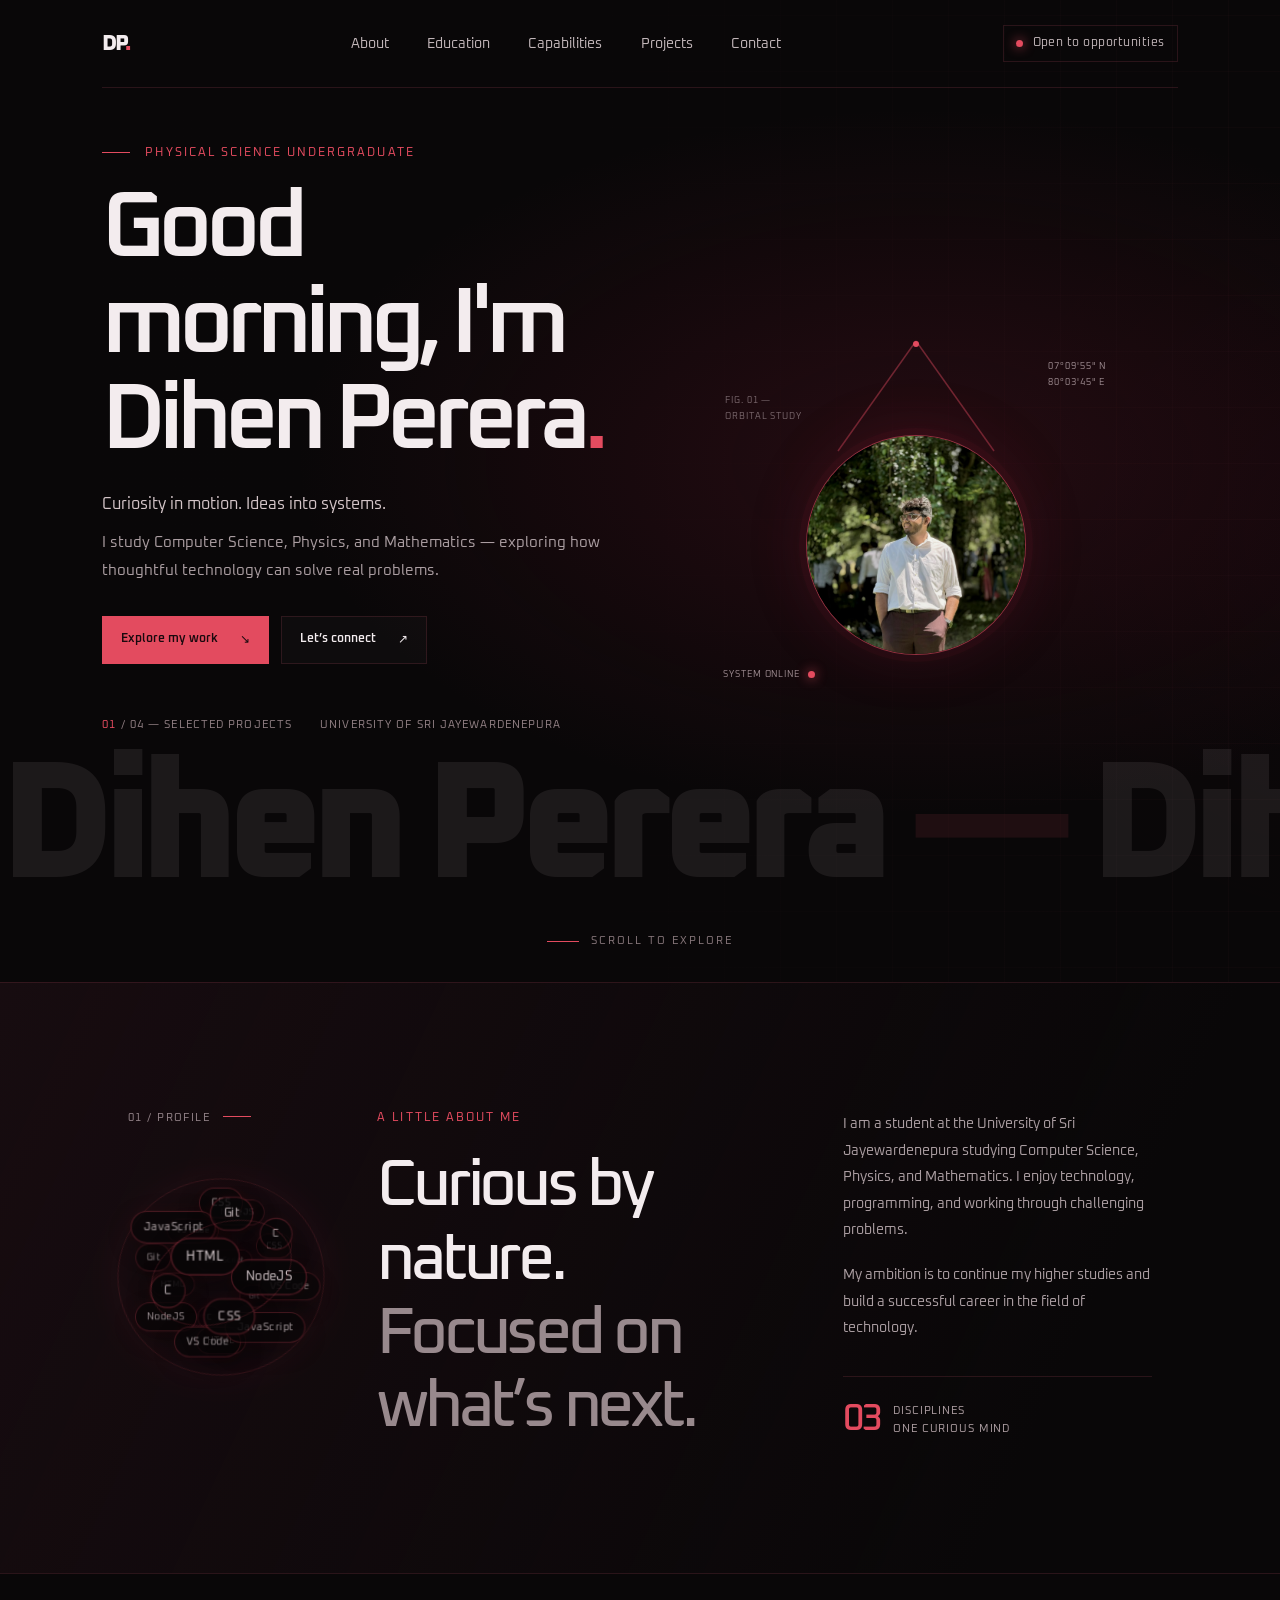
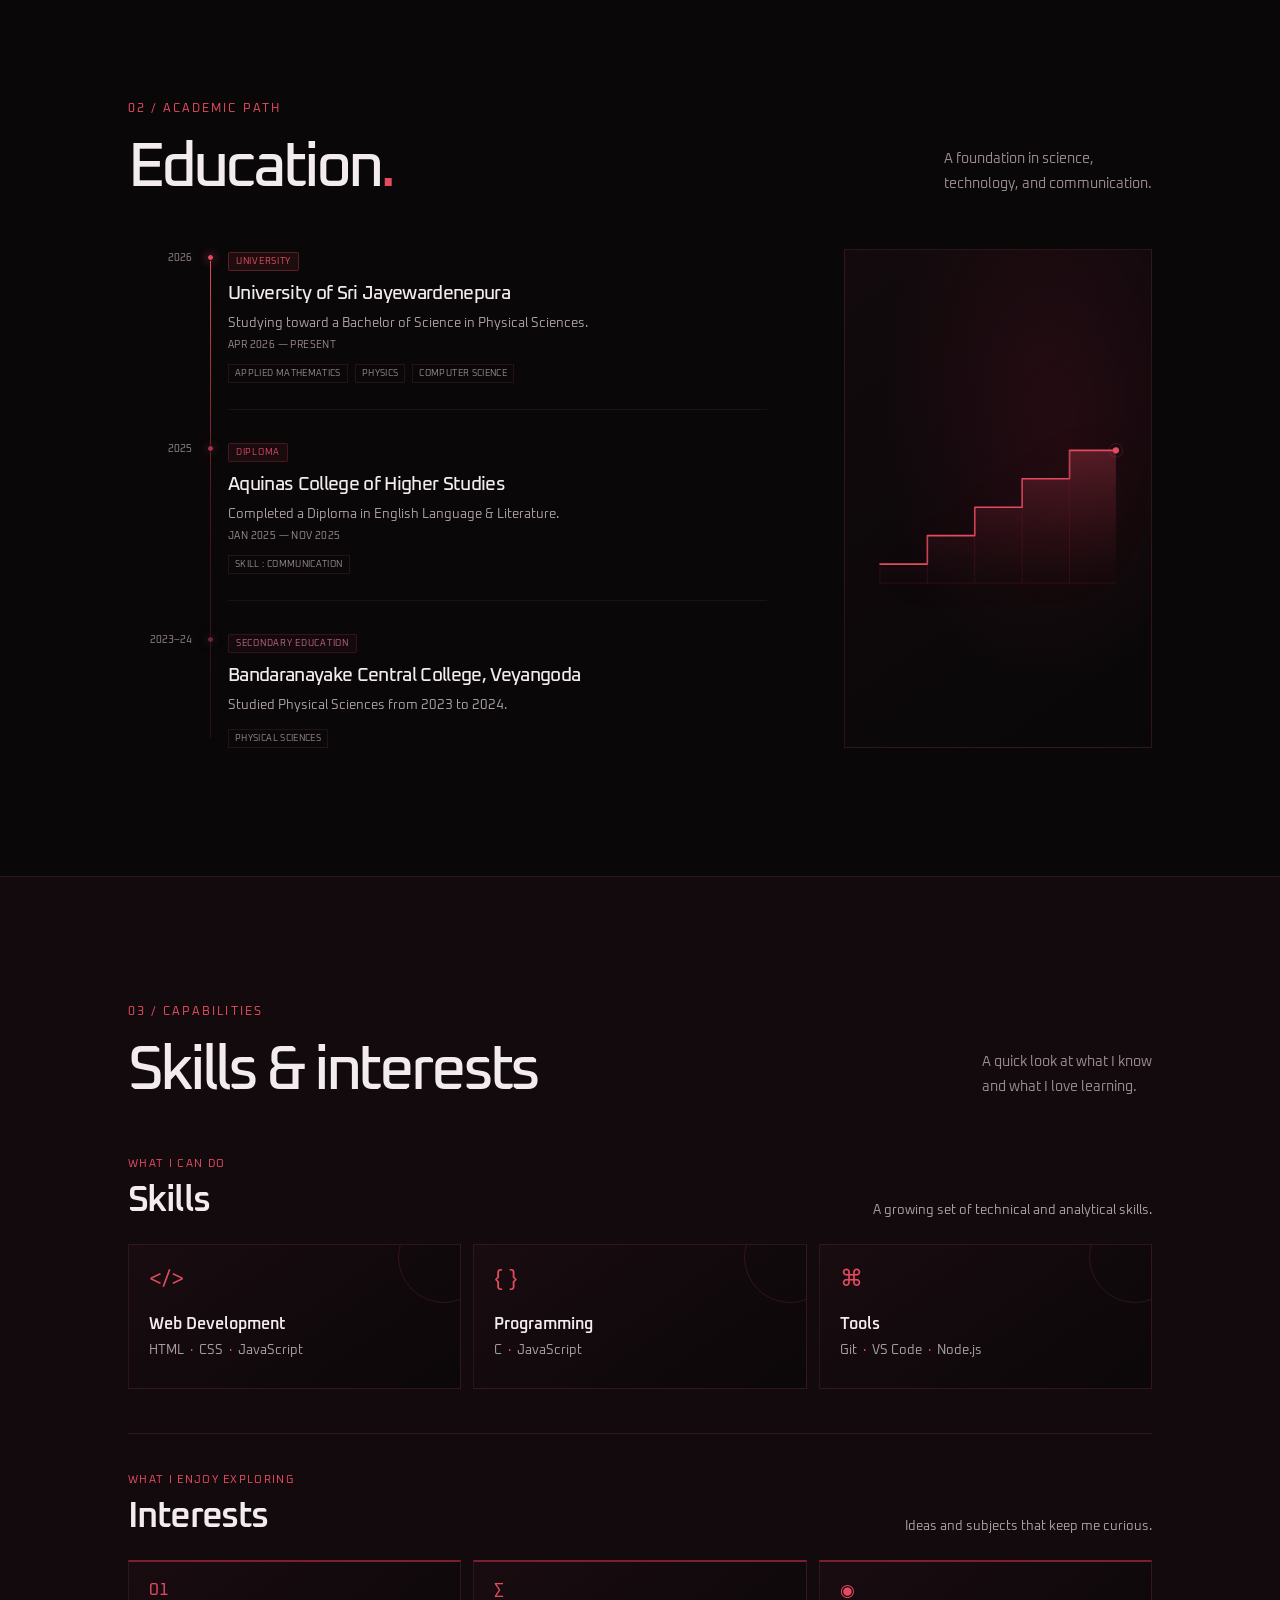
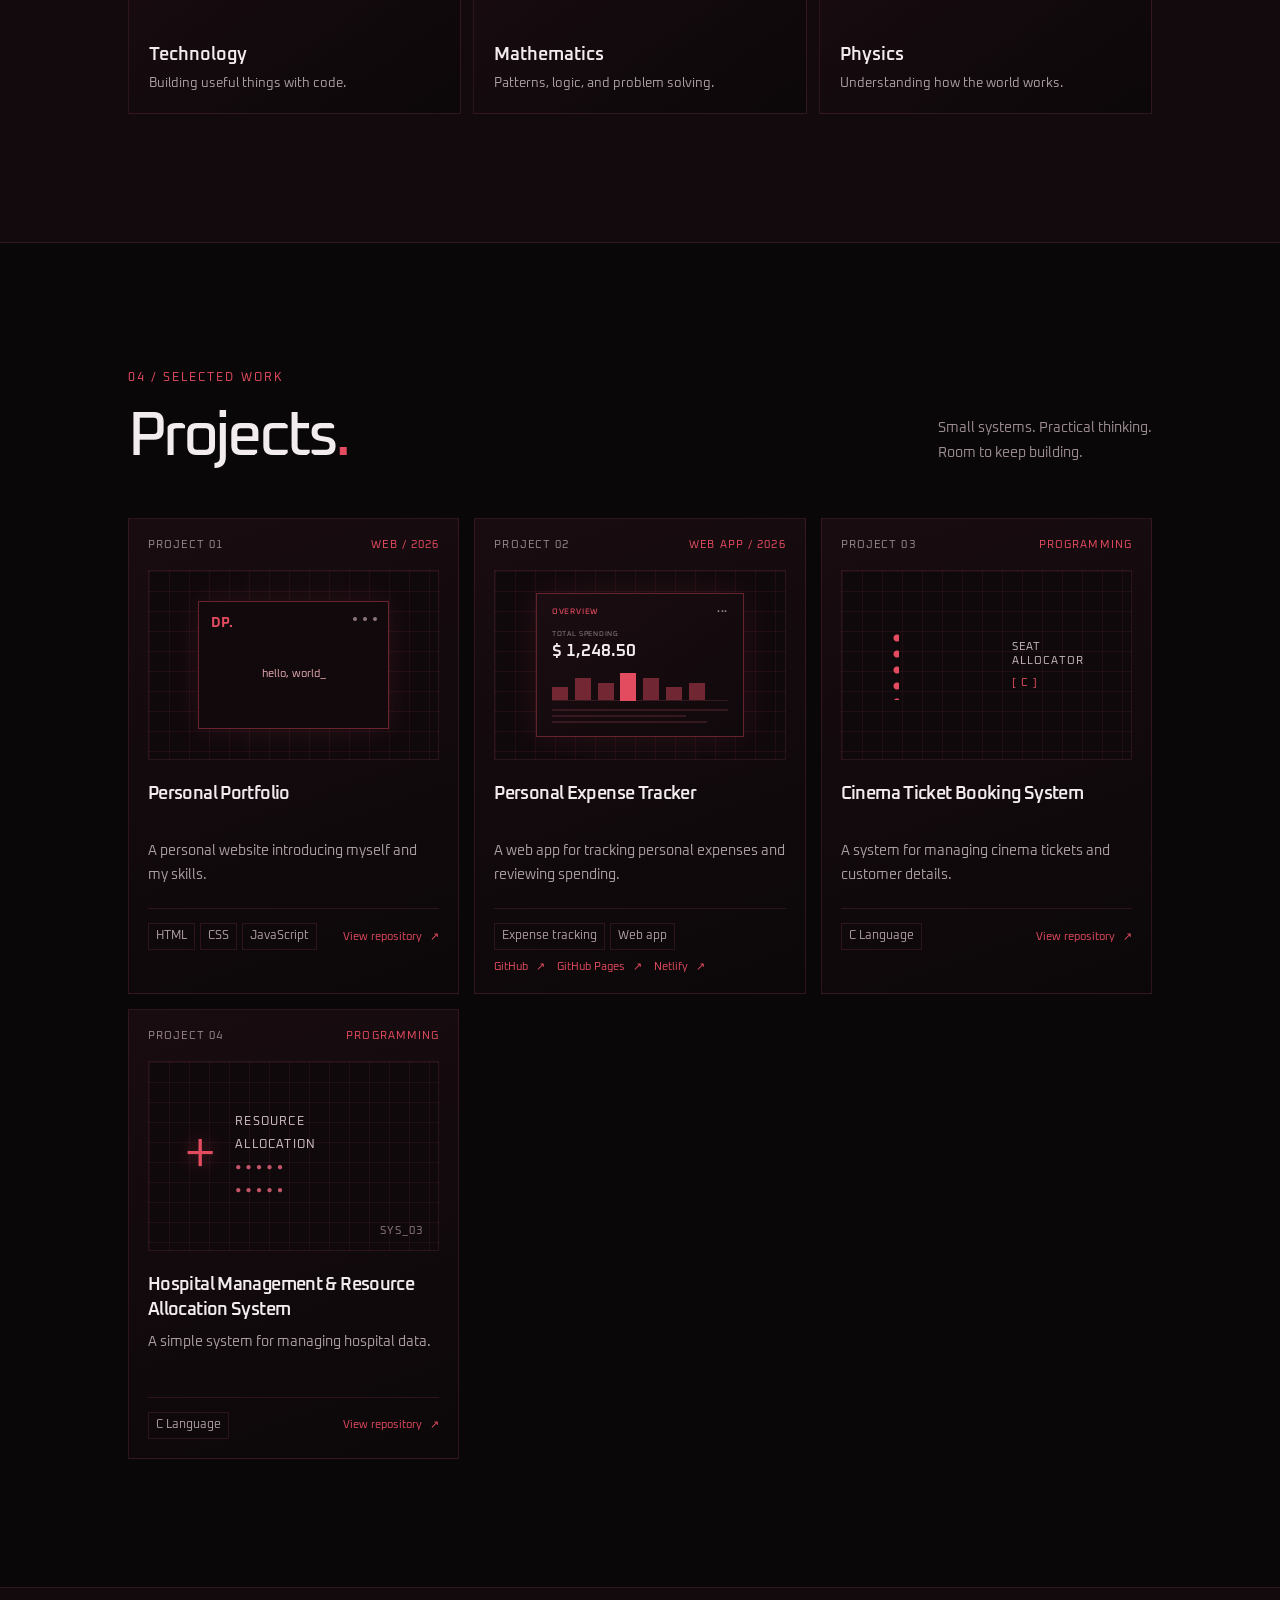
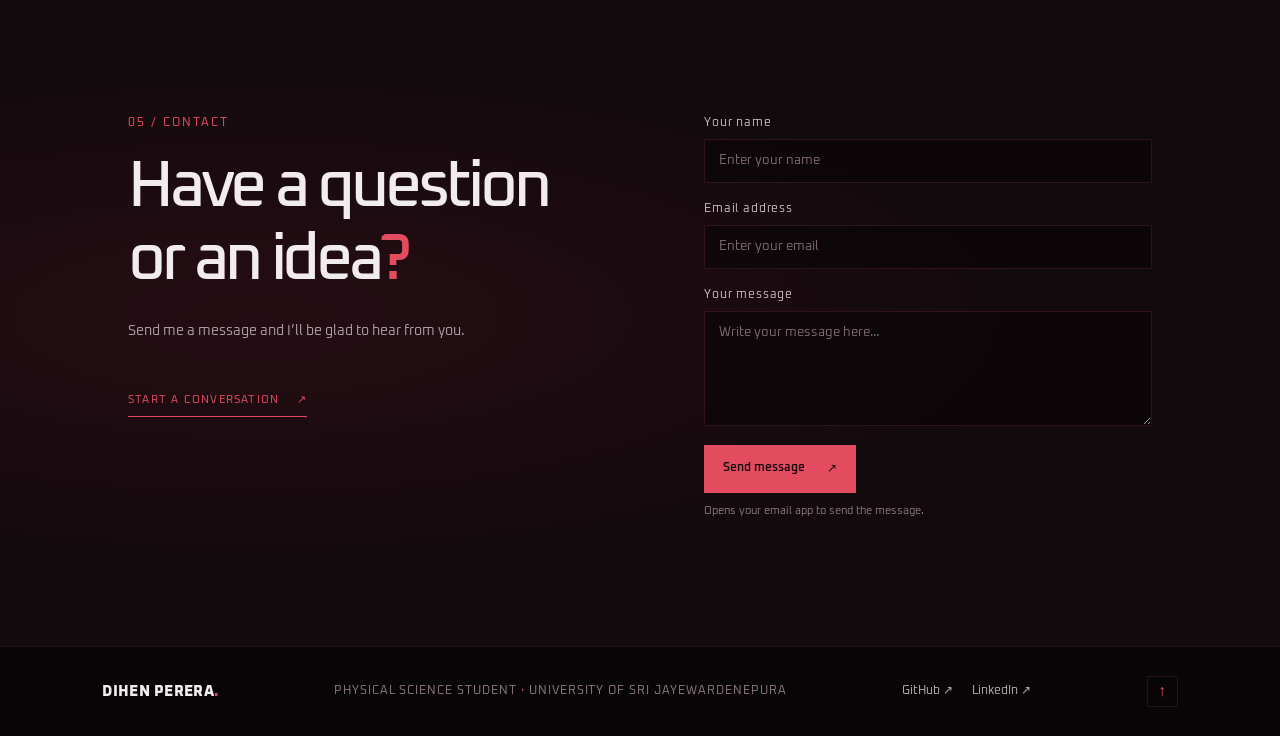
==== commit 7efb1ecc: "Updated" ====
--- a/index.html
+++ b/index.html
@@ -76,7 +76,7 @@
                     </filter>
                 </svg>
                 <div class="portrait-stage">
-                    <span class="portrait-coordinate coord-top" aria-hidden="true">07°09' N<br>80°03' E</span>
+                    <span class="portrait-coordinate coord-top" aria-hidden="true">07°09'55" N<br>80°03'45" E</span>
                     <span class="portrait-coordinate art-index" aria-hidden="true">FIG. 01 —<br>ORBITAL STUDY</span>
                     <span class="portrait-coordinate coord-bottom" aria-hidden="true">SYSTEM ONLINE <i></i></span>
                     <div class="portrait-hanger">
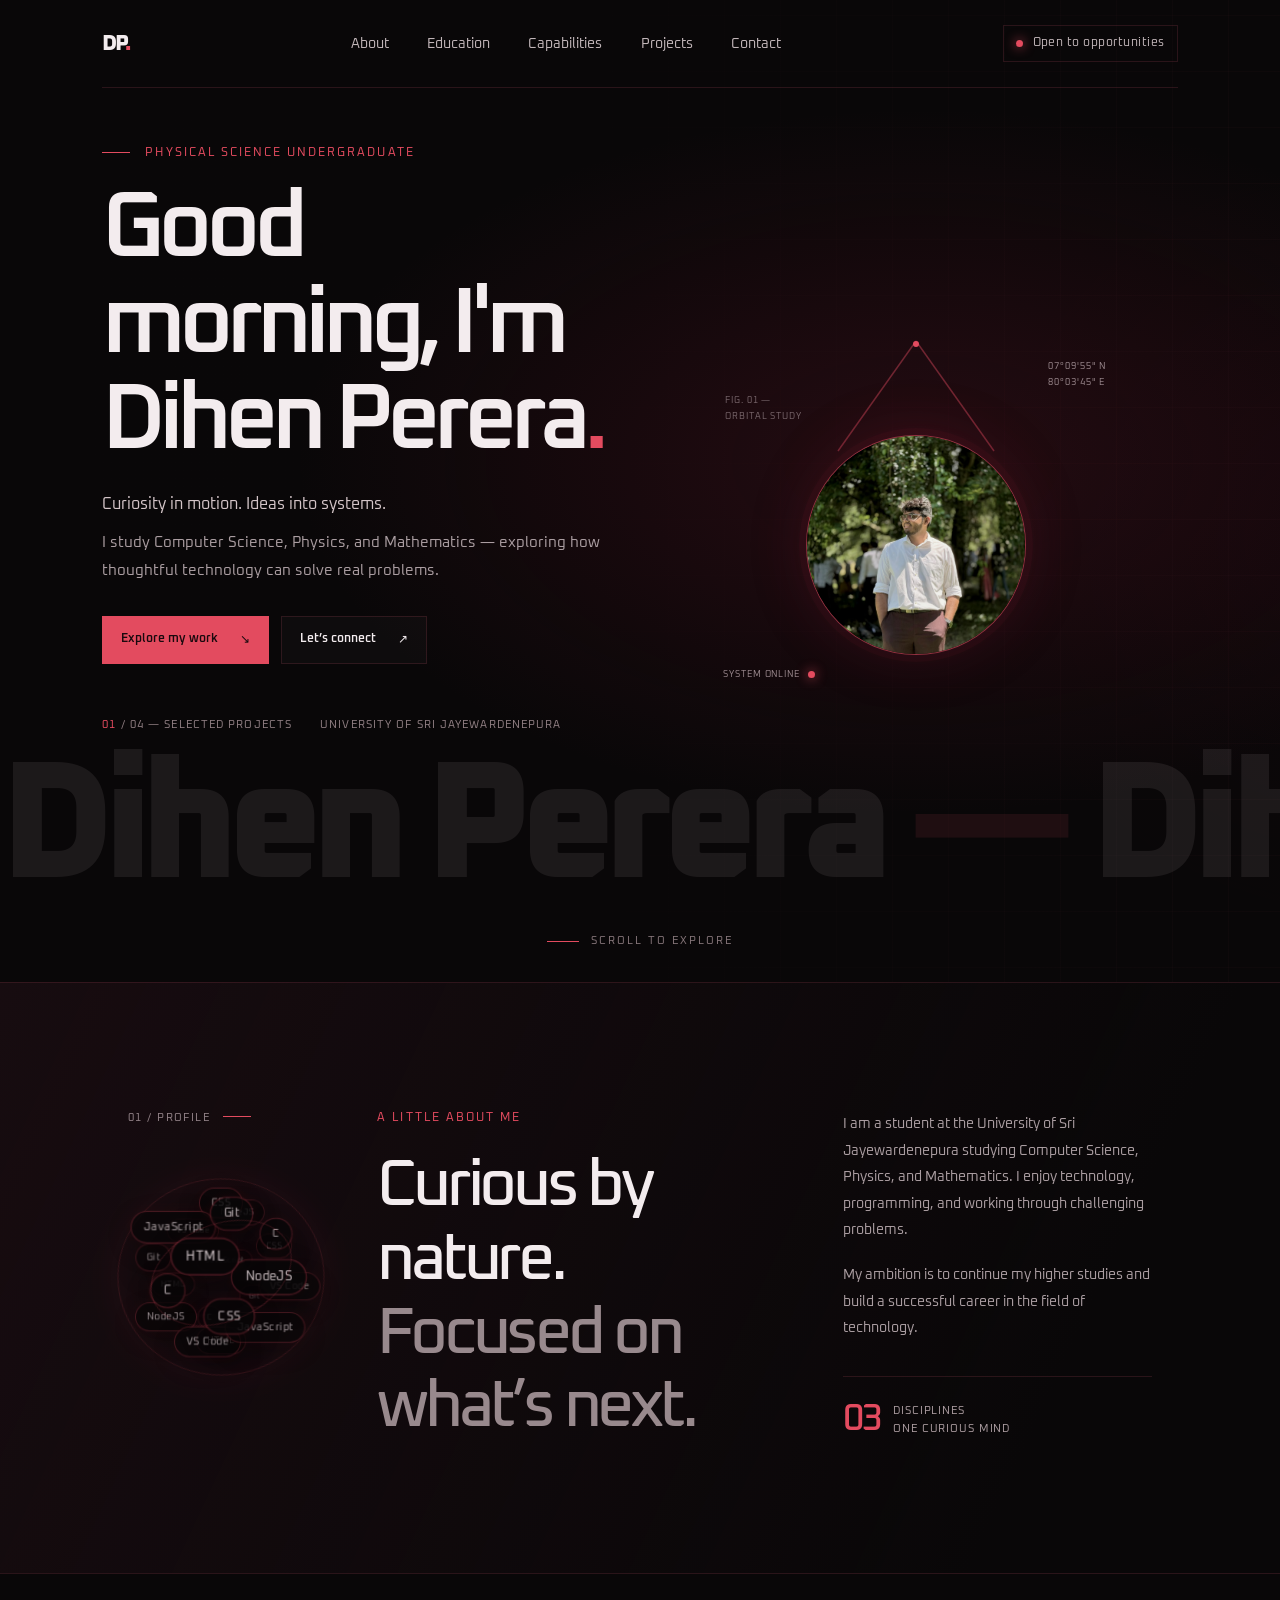
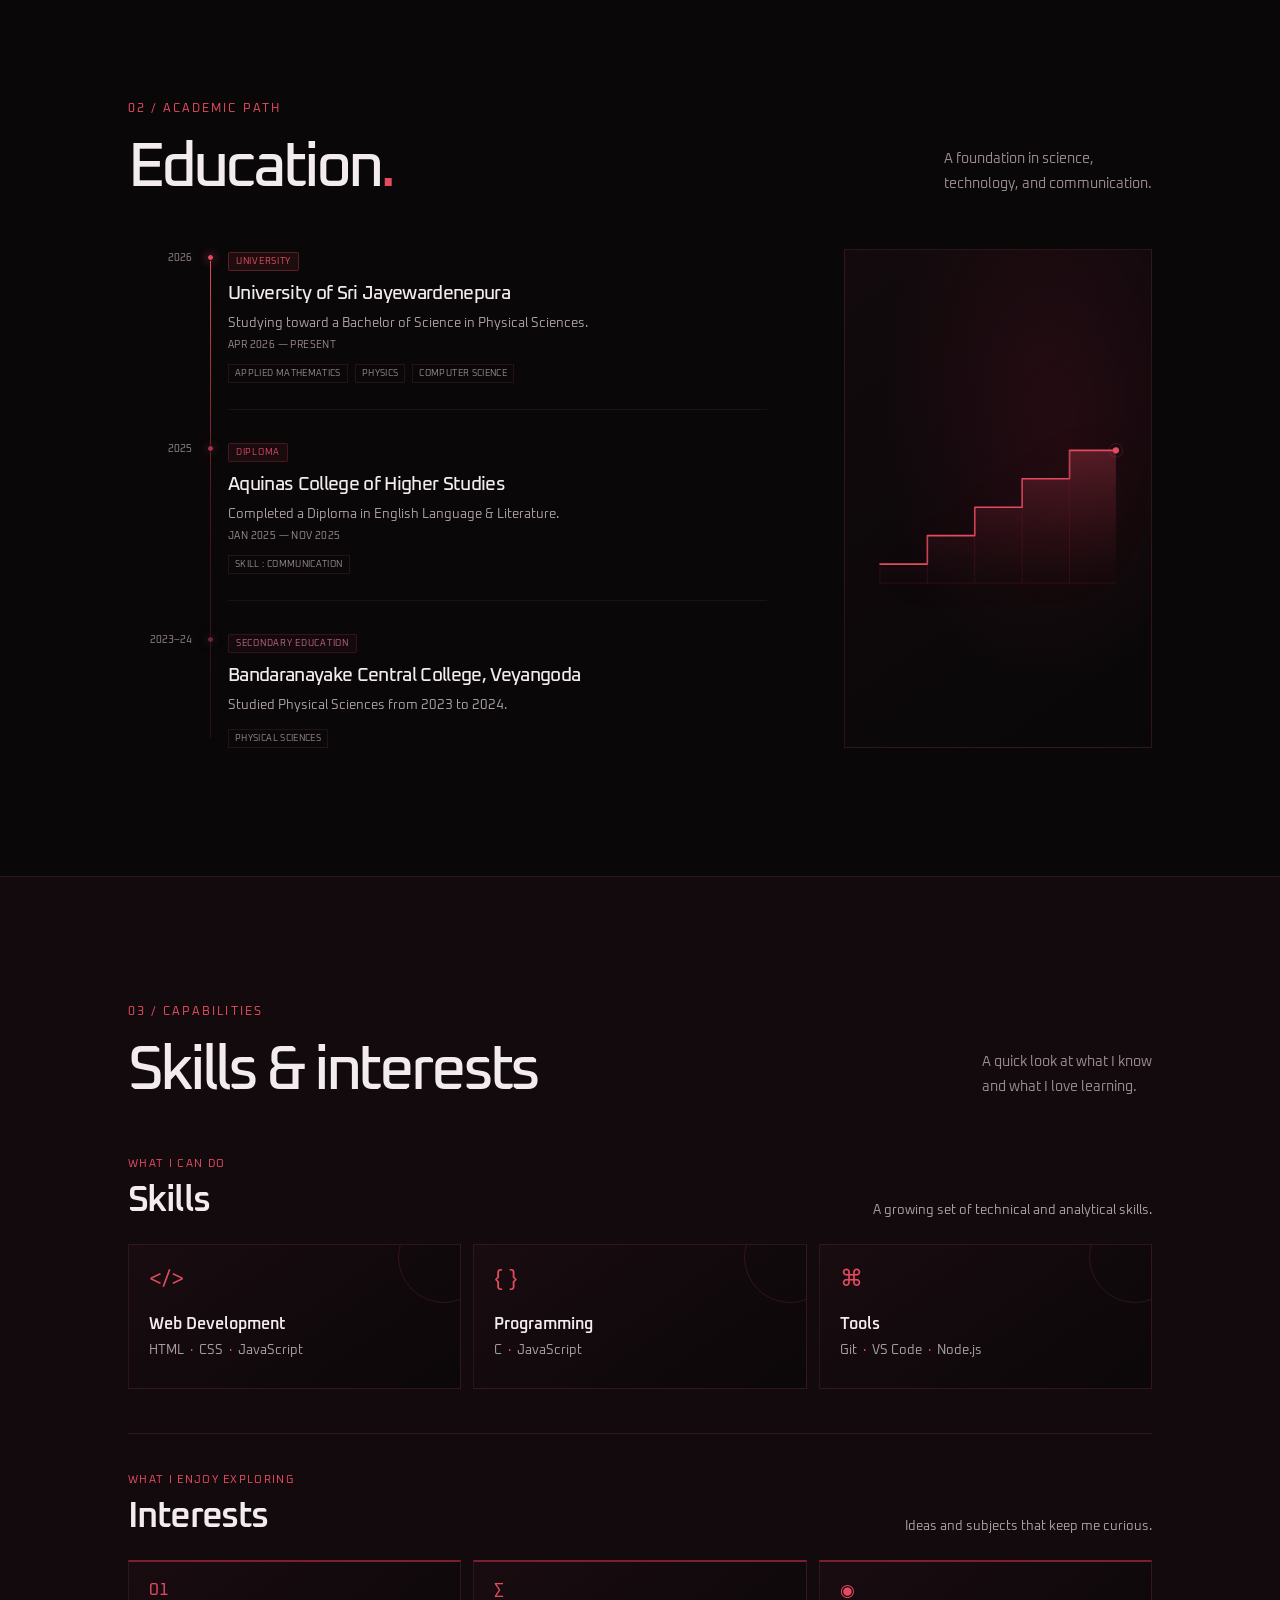
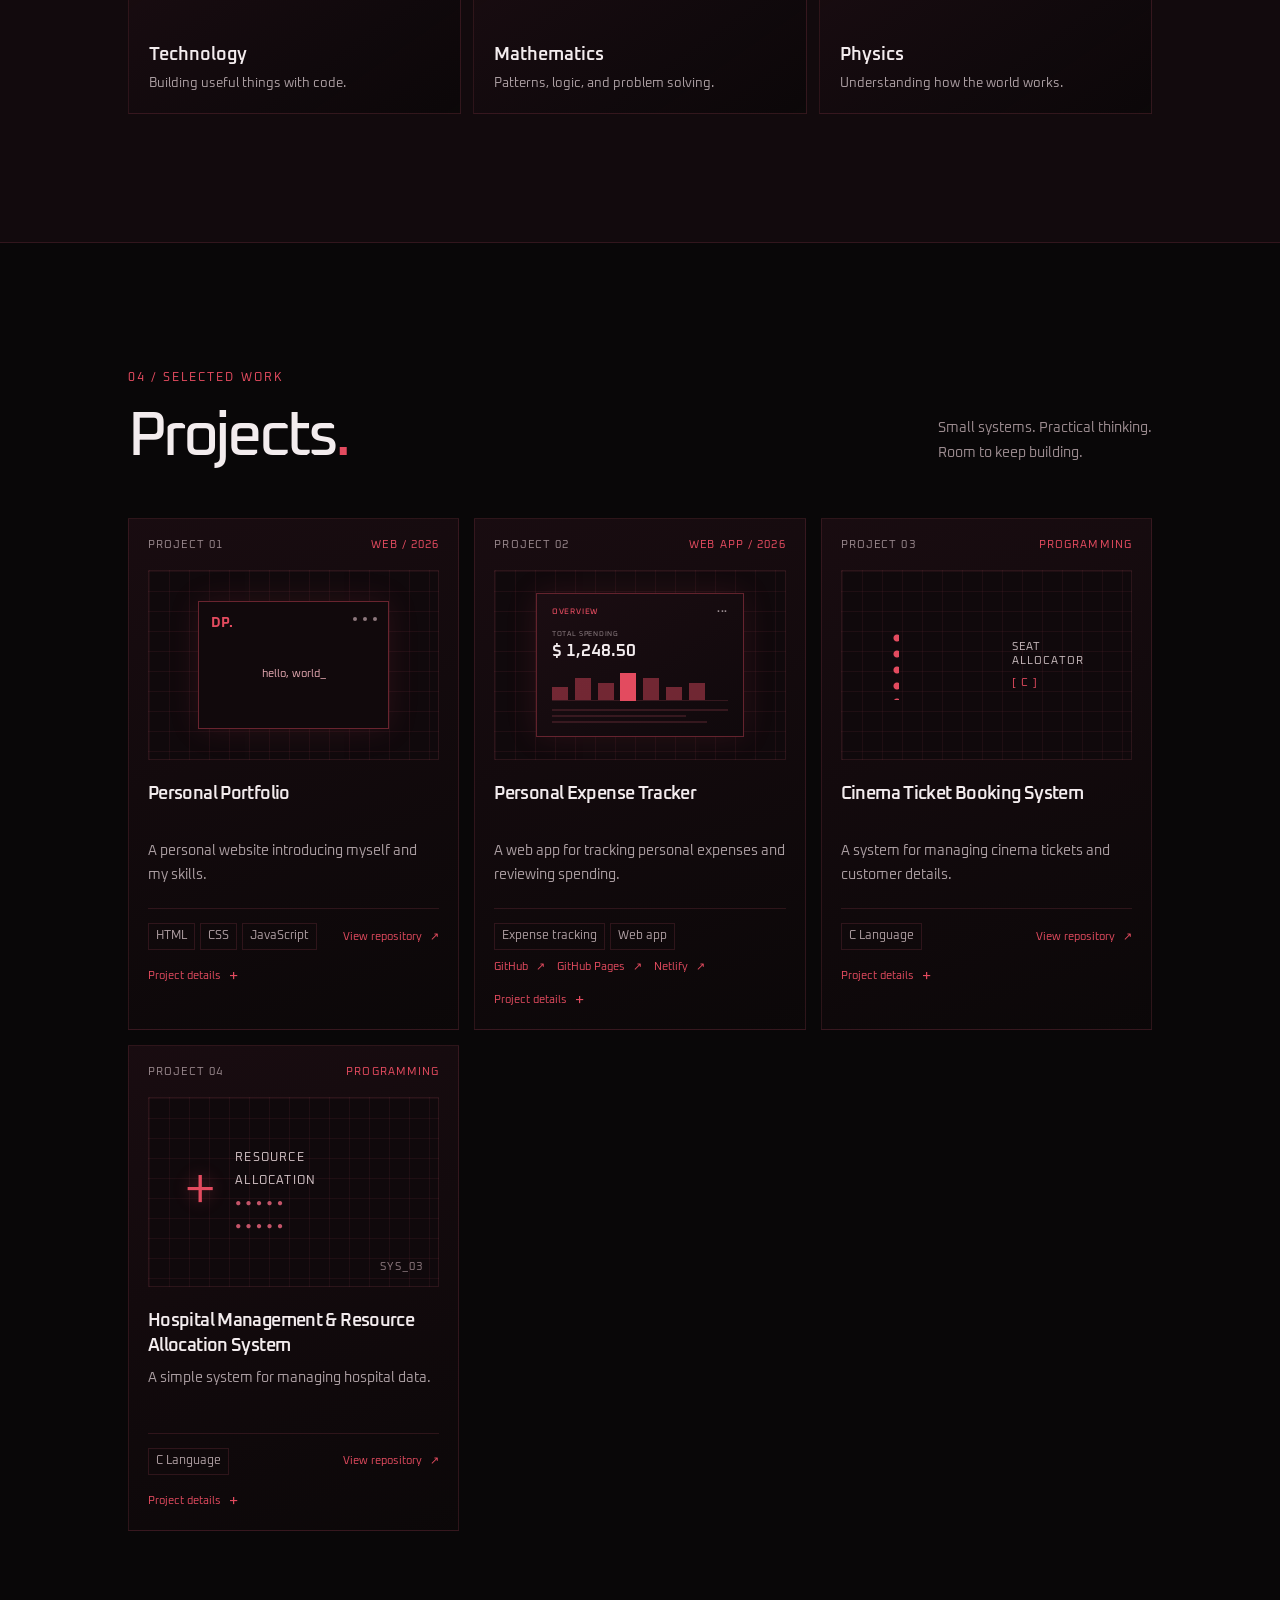
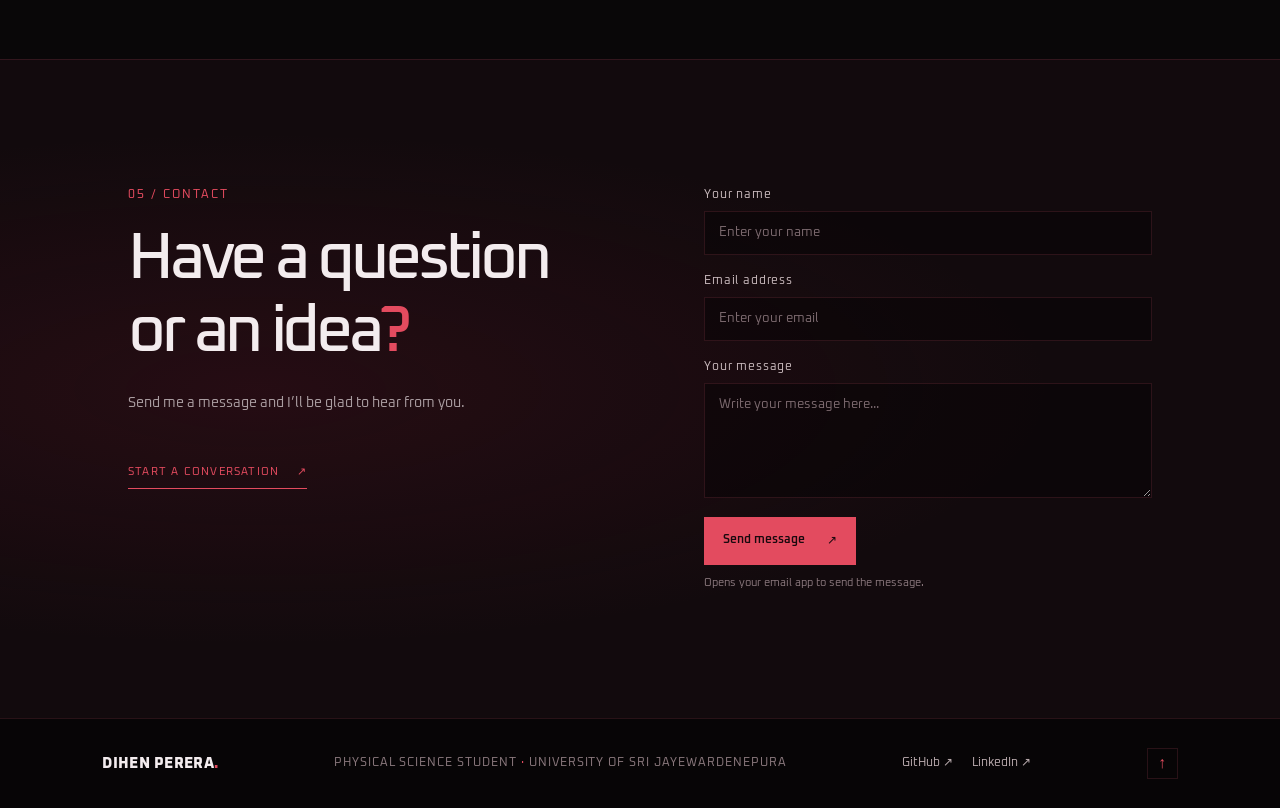
==== commit 0152fa55: "Updated." ====
--- a/index.html
+++ b/index.html
@@ -209,17 +209,23 @@
                         <p>A growing set of technical and analytical skills.</p>
                     </div>
                     <div class="skills-grid">
-                        <article class="skill-card">
+                        <article class="skill-card" tabindex="0" role="button" aria-haspopup="dialog"
+                            data-detail-title="Web Development"
+                            data-detail-description="I use HTML to structure pages, CSS to shape responsive layouts and visual design, and JavaScript to add interactive behavior. These skills come together in projects such as this portfolio.">
                             <span class="skill-card-icon" aria-hidden="true">&lt;/&gt;</span>
                             <h4>Web Development</h4>
                             <p>HTML <span>·</span> CSS <span>·</span> JavaScript</p>
                         </article>
-                        <article class="skill-card">
+                        <article class="skill-card" tabindex="0" role="button" aria-haspopup="dialog"
+                            data-detail-title="Programming"
+                            data-detail-description="I enjoy using C and JavaScript to turn problems into clear, practical solutions. Programming helps me build a strong foundation in logic, structured thinking, and writing maintainable code.">
                             <span class="skill-card-icon" aria-hidden="true">{ }</span>
                             <h4>Programming</h4>
                             <p>C <span>·</span> JavaScript</p>
                         </article>
-                        <article class="skill-card">
+                        <article class="skill-card" tabindex="0" role="button" aria-haspopup="dialog"
+                            data-detail-title="Tools"
+                            data-detail-description="I use Git to track changes and collaborate, VS Code as my development environment, and Node.js for working with JavaScript tools and projects.">
                             <span class="skill-card-icon" aria-hidden="true">⌘</span>
                             <h4>Tools</h4>
                             <p>Git <span>·</span> VS Code <span>·</span> Node.js</p>
@@ -235,21 +241,27 @@
                         <p>Ideas and subjects that keep me curious.</p>
                     </div>
                     <div class="interests-grid">
-                        <article class="interest-card">
+                        <article class="interest-card" tabindex="0" role="button" aria-haspopup="dialog"
+                            data-detail-title="Technology"
+                            data-detail-description="I like exploring how technology can solve everyday problems, from building websites to creating small applications that make information easier to use.">
                             <span class="interest-symbol" aria-hidden="true">01</span>
                             <div>
                                 <h4>Technology</h4>
                                 <p>Building useful things with code.</p>
                             </div>
                         </article>
-                        <article class="interest-card">
+                        <article class="interest-card" tabindex="0" role="button" aria-haspopup="dialog"
+                            data-detail-title="Mathematics"
+                            data-detail-description="Mathematics keeps me curious about patterns, logic, and problem solving. I enjoy applying that structured way of thinking when working through programming challenges.">
                             <span class="interest-symbol" aria-hidden="true">∑</span>
                             <div>
                                 <h4>Mathematics</h4>
                                 <p>Patterns, logic, and problem solving.</p>
                             </div>
                         </article>
-                        <article class="interest-card">
+                        <article class="interest-card" tabindex="0" role="button" aria-haspopup="dialog"
+                            data-detail-title="Physics"
+                            data-detail-description="Physics is a way to understand how the world works by connecting observation with logical explanations. I enjoy learning about the ideas and systems behind everyday phenomena.">
                             <span class="interest-symbol" aria-hidden="true">◉</span>
                             <div>
                                 <h4>Physics</h4>
@@ -269,7 +281,8 @@
                 <p class="section-aside">Small systems. Practical thinking.<br>Room to keep building.</p>
             </div>
             <div class="project-grid">
-                <article class="project-card reveal">
+                <article class="project-card reveal" data-detail-title="Personal Portfolio"
+                    data-detail-description="A personal website built to introduce me, highlight my skills and interests, and bring selected projects together in one place. The interface uses HTML, CSS, and JavaScript.">
                     <div class="project-number"><span>PROJECT 01</span><span class="project-type">WEB / 2026</span>
                     </div>
                     <div class="project-visual visual-web"><span
@@ -281,8 +294,11 @@
                             class="project-link" href="https://github.com/Kavee234/Personal-Portfolio" target="_blank"
                             rel="noopener noreferrer">View repository <span>↗</span></a>
                     </div>
+                    <button class="detail-trigger" type="button" aria-haspopup="dialog">Project details <span
+                            aria-hidden="true">+</span></button>
                 </article>
-                <article class="project-card reveal">
+                <article class="project-card reveal" data-detail-title="Personal Expense Tracker"
+                    data-detail-description="A web app for keeping track of personal expenses and reviewing spending. It brings expense information together to make day-to-day spending easier to follow.">
                     <div class="project-number"><span>PROJECT 02</span><span class="project-type">WEB APP / 2026</span>
                     </div>
                     <div class="project-visual visual-expense" aria-hidden="true">
@@ -306,8 +322,11 @@
                                 rel="noopener noreferrer">Netlify <span>↗</span></a>
                         </div>
                     </div>
+                    <button class="detail-trigger" type="button" aria-haspopup="dialog">Project details <span
+                            aria-hidden="true">+</span></button>
                 </article>
-                <article class="project-card reveal">
+                <article class="project-card reveal" data-detail-title="Cinema Ticket Booking System"
+                    data-detail-description="A C program for managing cinema ticket bookings and customer details. The project explores how a simple booking workflow can be organized around seats and customer records.">
                     <div class="project-number"><span>PROJECT 03</span><span class="project-type">PROGRAMMING</span>
                     </div>
                     <div class="project-visual visual-cinema">
@@ -321,8 +340,12 @@
                             href="https://github.com/Kavee234/MovieSeatBookingSystem" target="_blank"
                             rel="noopener noreferrer">View repository <span>↗</span></a>
                     </div>
+                    <button class="detail-trigger" type="button" aria-haspopup="dialog">Project details <span
+                            aria-hidden="true">+</span></button>
                 </article>
-                <article class="project-card reveal">
+                <article class="project-card reveal"
+                    data-detail-title="Hospital Management &amp; Resource Allocation System"
+                    data-detail-description="A C-based project focused on organizing hospital data and representing resource allocation. It applies programming fundamentals to a practical management scenario.">
                     <div class="project-number"><span>PROJECT 04</span><span class="project-type">PROGRAMMING</span>
                     </div>
                     <div class="project-visual visual-hospital"><span class="hospital-cross">+</span><span
@@ -335,6 +358,8 @@
                             href="https://github.com/Kavee234/Smart-Hospital-Resource-Allocation-System" target="_blank"
                             rel="noopener noreferrer">View repository <span>↗</span></a>
                     </div>
+                    <button class="detail-trigger" type="button" aria-haspopup="dialog">Project details <span
+                            aria-hidden="true">+</span></button>
                 </article>
             </div>
         </section>
@@ -363,6 +388,15 @@
                 rel="noopener noreferrer">LinkedIn ↗</a></div><a class="back-top" href="#home"
             aria-label="Back to top">↑</a>
     </footer>
+    <dialog class="detail-dialog" aria-labelledby="detail-dialog-title">
+        <div class="detail-dialog-heading">
+            <span class="capability-label">MORE INFORMATION</span>
+            <button class="detail-dialog-close" type="button" aria-label="Close details">×</button>
+        </div>
+        <h2 id="detail-dialog-title"></h2>
+        <p id="detail-dialog-description"></p>
+        <div class="custom-cursor" aria-hidden="true"><span></span></div>
+    </dialog>
     <div class="custom-cursor" aria-hidden="true"><span></span></div>
 </body>
 
--- a/style.css
+++ b/style.css
@@ -1181,6 +1181,7 @@
     min-height: 145px;
     padding: 20px 20px 18px;
     overflow: hidden;
+    cursor: pointer;
     transition: border-color .2s, transform .2s
 }
 
@@ -1201,6 +1202,12 @@
     border-color: rgba(227, 75, 95, .55)
 }
 
+.skill-card:focus-visible,
+.interest-card:focus-visible {
+    outline: 2px solid var(--cyan);
+    outline-offset: 3px
+}
+
 .capability-block.is-visible .skill-card,
 .interests-block.is-visible .interest-card {
     animation: card-rise .65s cubic-bezier(.2, .7, .2, 1) both
@@ -1256,6 +1263,7 @@
     justify-content: space-between;
     padding: 18px 20px;
     border-top: 2px solid var(--blue);
+    cursor: pointer;
     transition: transform .2s, border-color .2s
 }
 
@@ -1660,6 +1668,106 @@
 
 .project-link:hover {
     color: #fff
+}
+
+.detail-trigger {
+    display: inline-flex;
+    align-items: center;
+    gap: 8px;
+    margin-top: 16px;
+    padding: 0;
+    border: 0;
+    background: transparent;
+    color: var(--cyan);
+    font: 11px var(--mono);
+    cursor: pointer;
+    transition: color .2s
+}
+
+.detail-trigger:hover,
+.detail-trigger:focus-visible {
+    color: #fff
+}
+
+.detail-trigger:focus-visible,
+.detail-dialog-close:focus-visible {
+    outline: 2px solid var(--cyan);
+    outline-offset: 4px
+}
+
+.detail-trigger span {
+    font-size: 16px
+}
+
+.detail-dialog {
+    width: min(520px, calc(100vw - 32px));
+    max-width: none;
+    max-height: calc(100vh - 32px);
+    max-height: calc(100dvh - 32px);
+    padding: clamp(24px, 5vw, 36px);
+    overflow-y: auto;
+    overscroll-behavior: contain;
+    border: 1px solid rgba(227, 75, 95, .42);
+    background: linear-gradient(145deg, #1b0d12, #090708);
+    color: var(--ink);
+    box-shadow: 0 24px 80px rgba(0, 0, 0, .6)
+}
+
+.detail-dialog::backdrop {
+    background: rgba(5, 3, 4, .78);
+    backdrop-filter: blur(5px)
+}
+
+.detail-dialog-heading {
+    display: flex;
+    align-items: center;
+    justify-content: space-between;
+    gap: 20px
+}
+
+.detail-dialog-close {
+    display: grid;
+    width: 34px;
+    height: 34px;
+    place-items: center;
+    border: 1px solid var(--line);
+    background: transparent;
+    color: var(--ink);
+    font: 24px var(--sans);
+    cursor: pointer
+}
+
+.detail-dialog h2 {
+    margin: 28px 0 12px;
+    font-size: clamp(24px, 5vw, 34px);
+    line-height: 1.2
+}
+
+.detail-dialog p {
+    margin: 0;
+    color: var(--muted);
+    font-size: 15px;
+    line-height: 1.8
+}
+
+@media (max-width: 480px) {
+    .detail-dialog {
+        padding: 22px
+    }
+
+    .detail-dialog h2 {
+        margin-top: 22px
+    }
+}
+
+@media (max-height: 420px) {
+    .detail-dialog {
+        padding-block: 18px
+    }
+
+    .detail-dialog h2 {
+        margin-top: 16px
+    }
 }
 
 .contact-section {
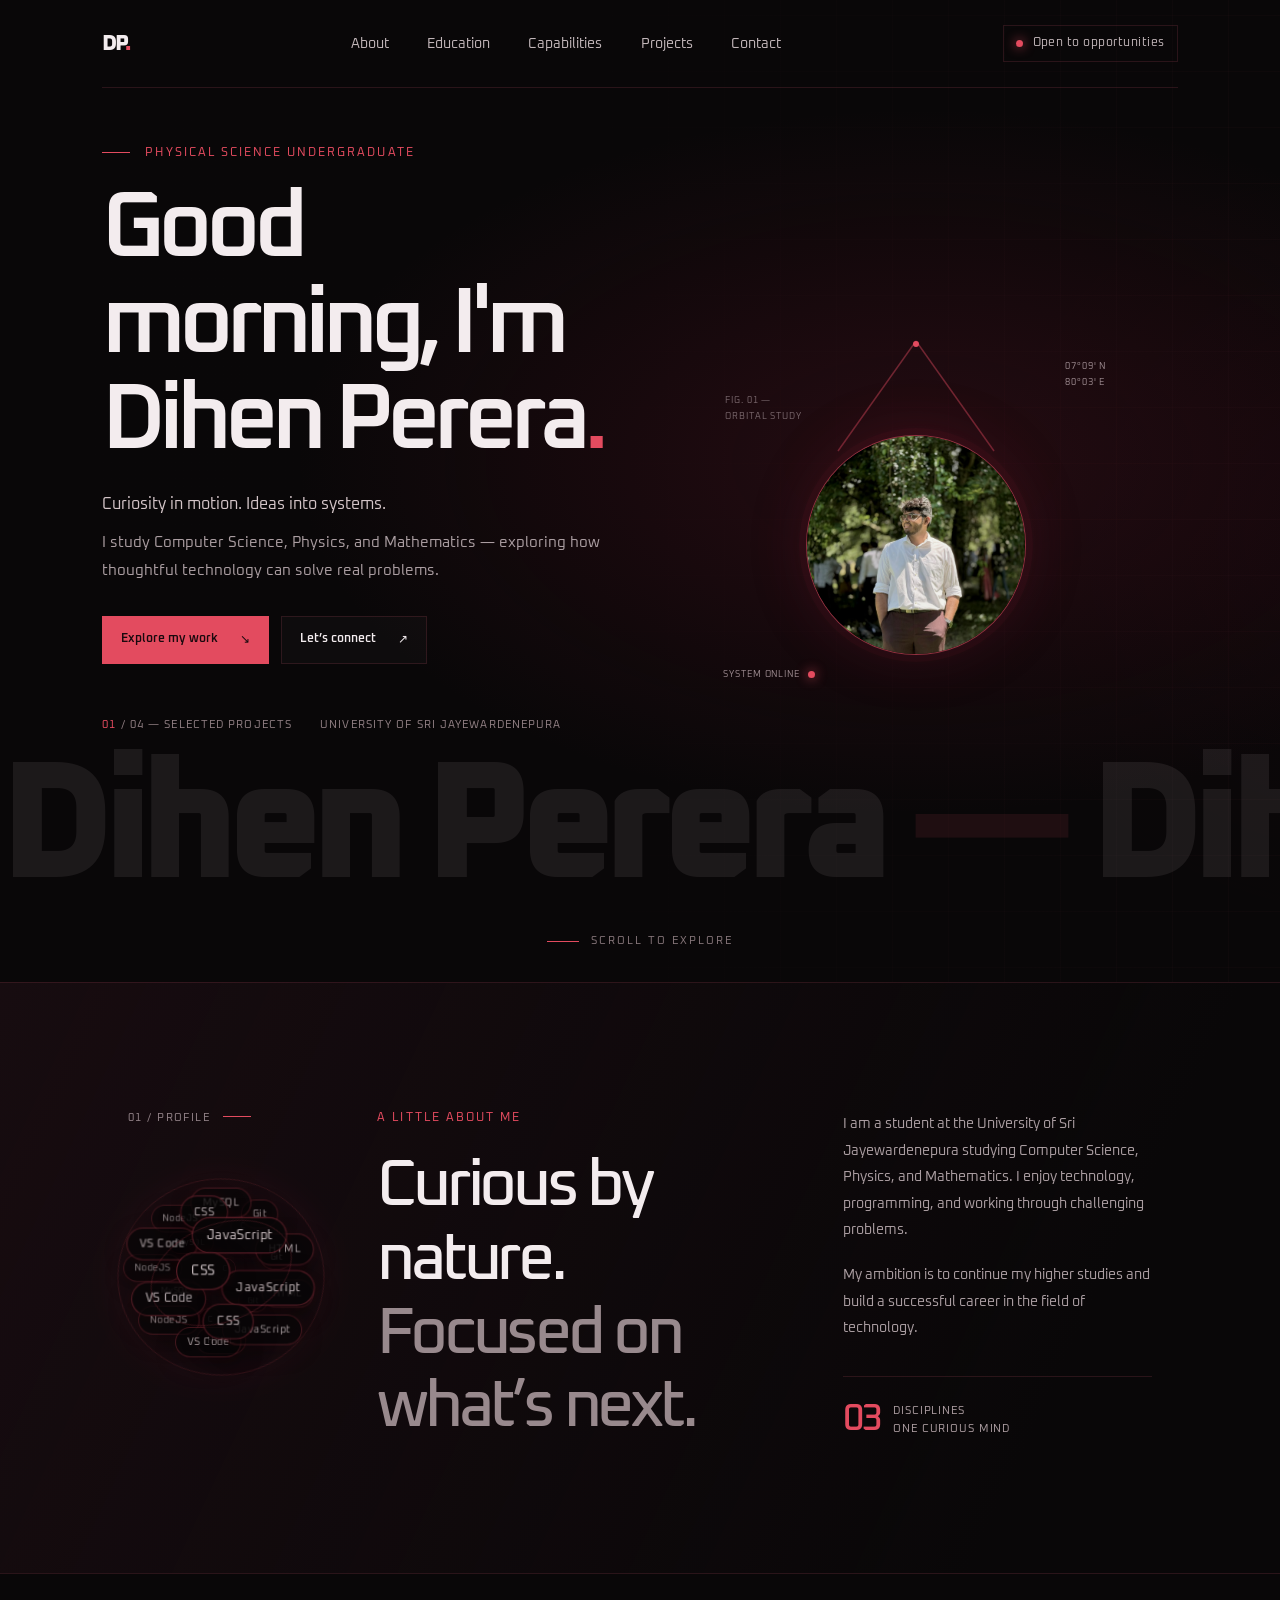
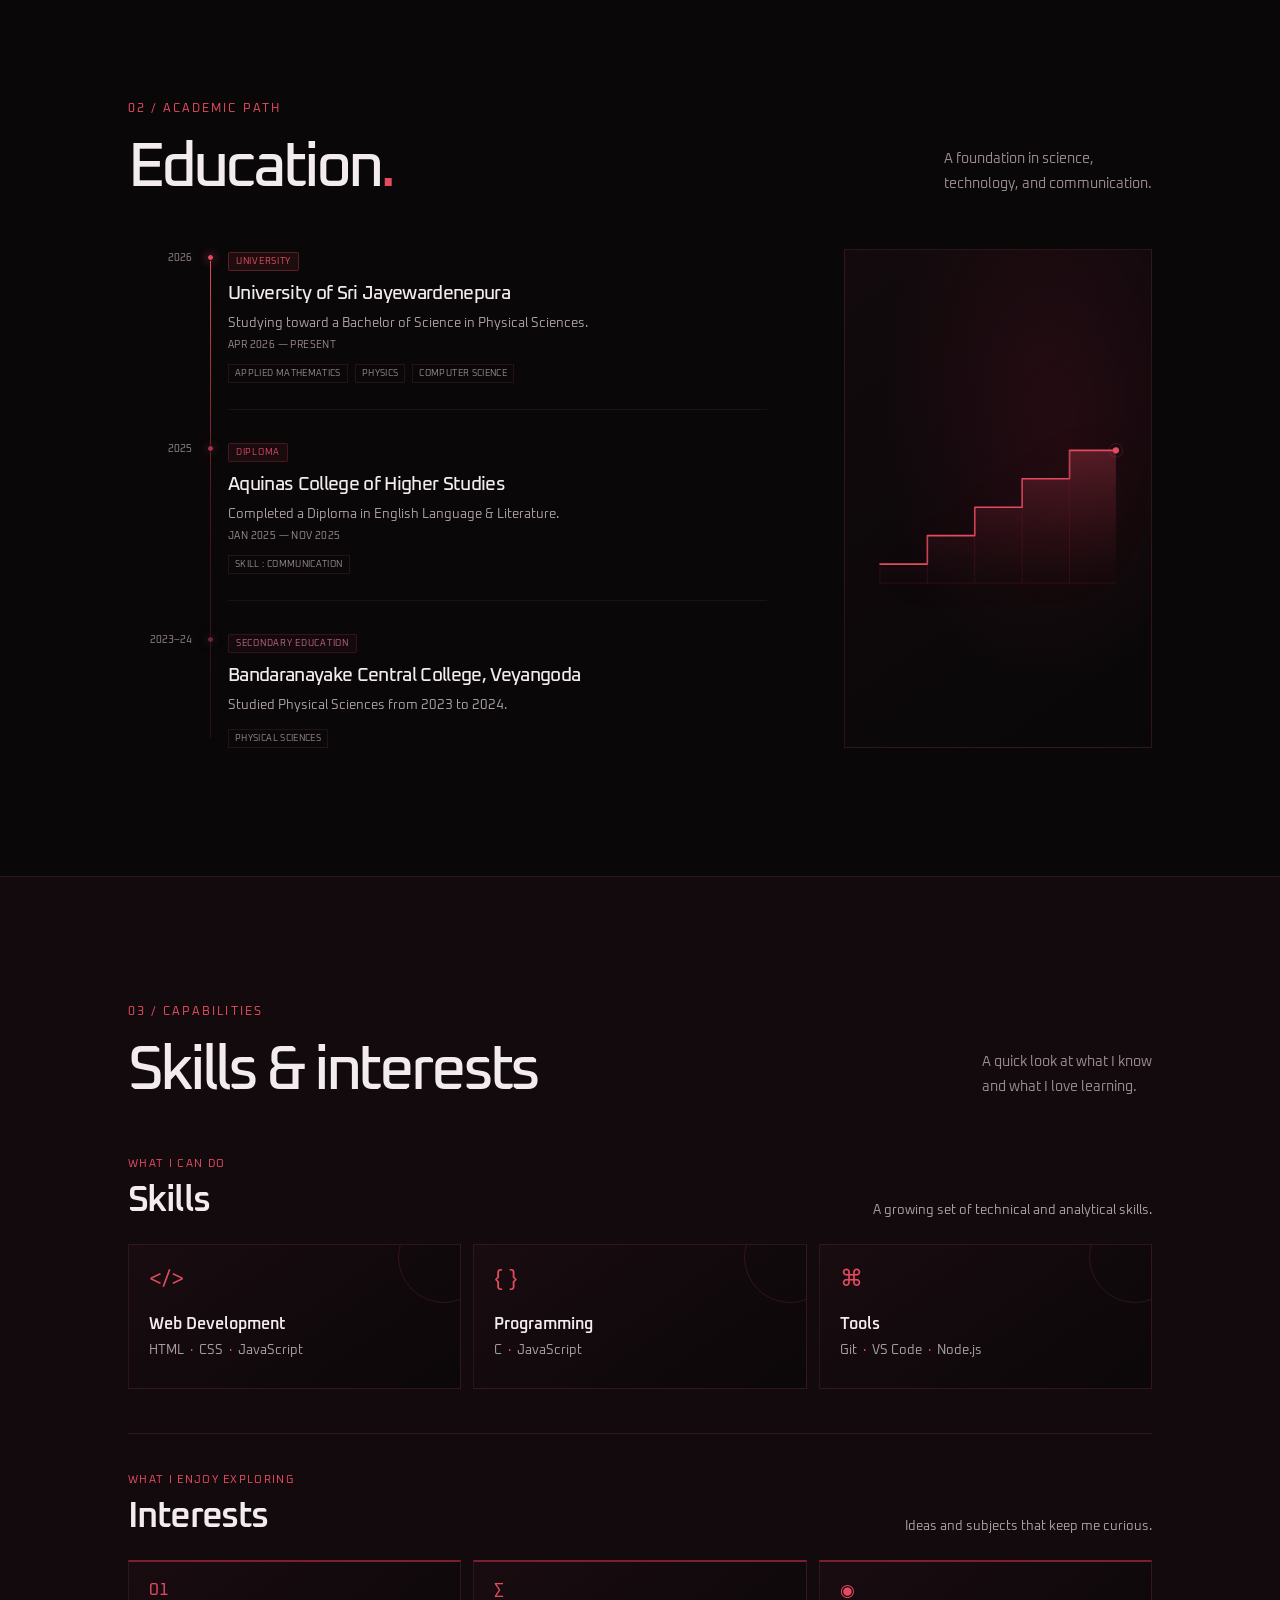
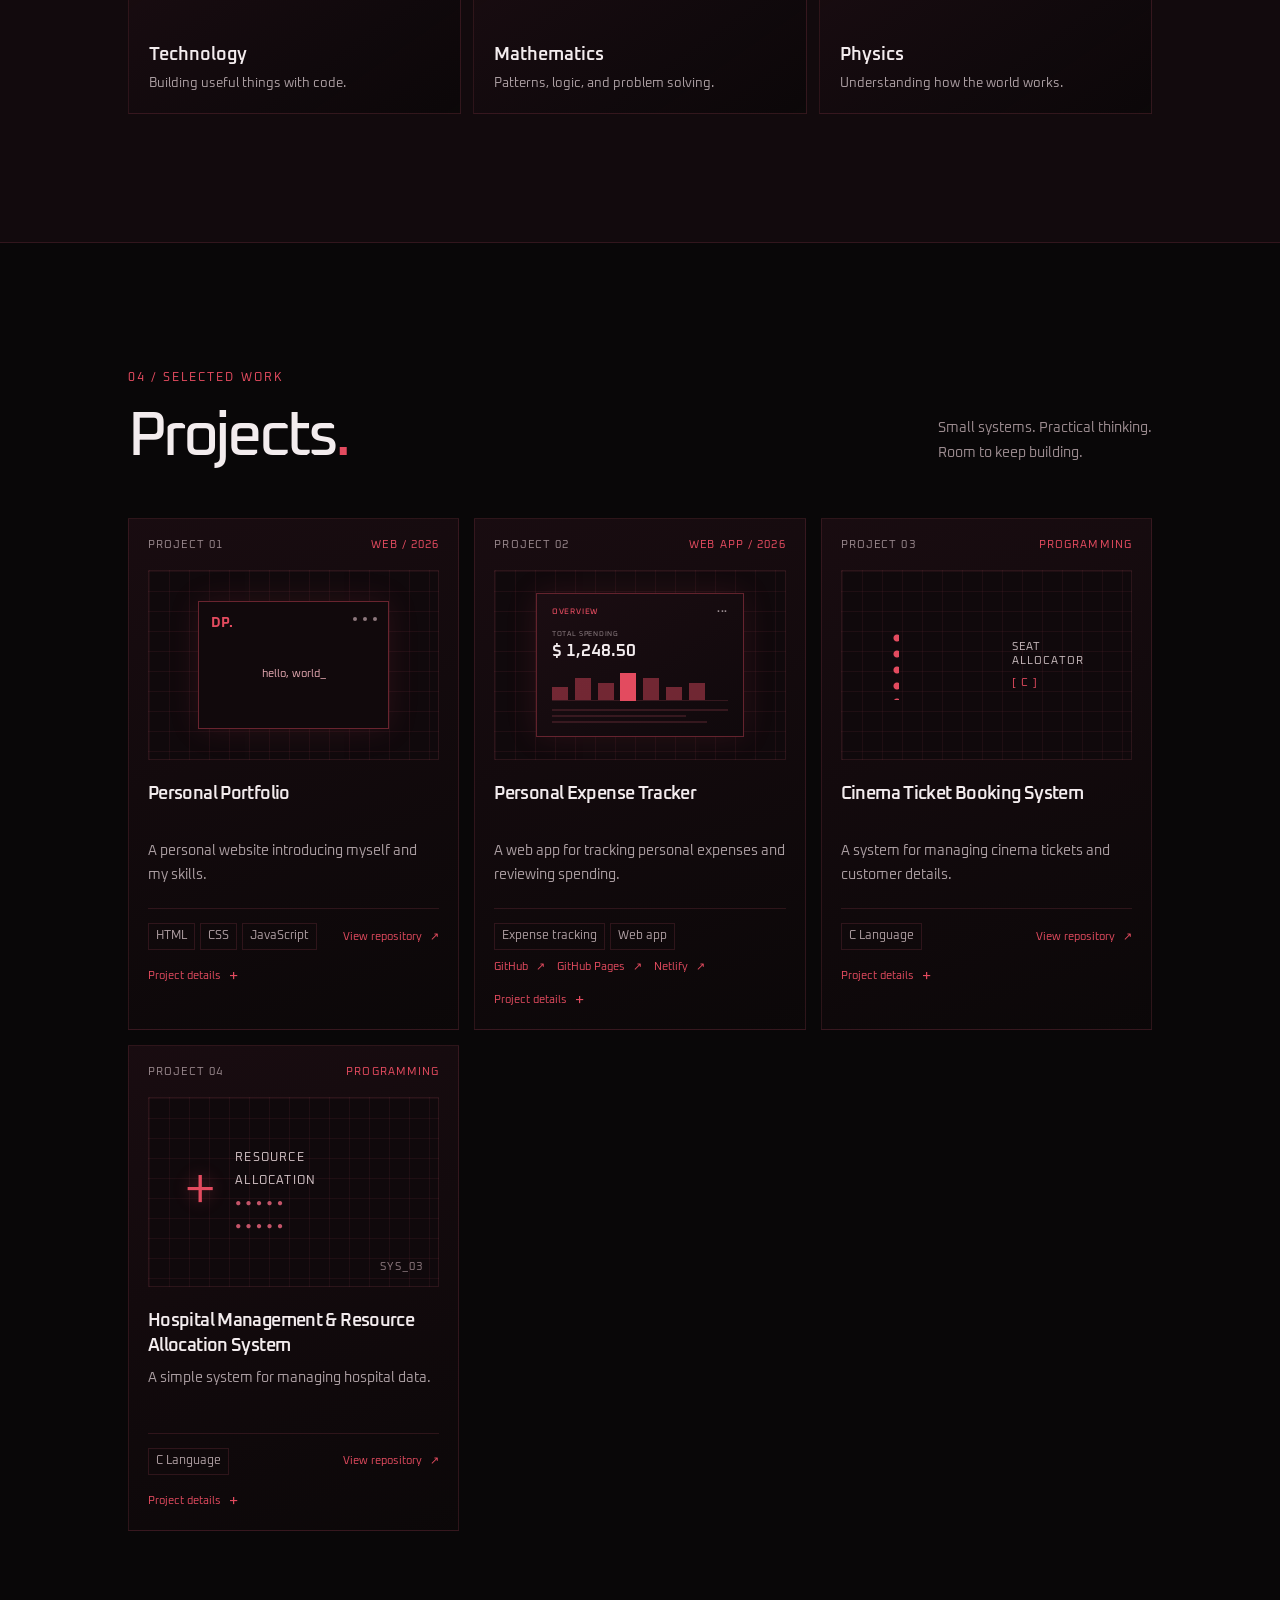
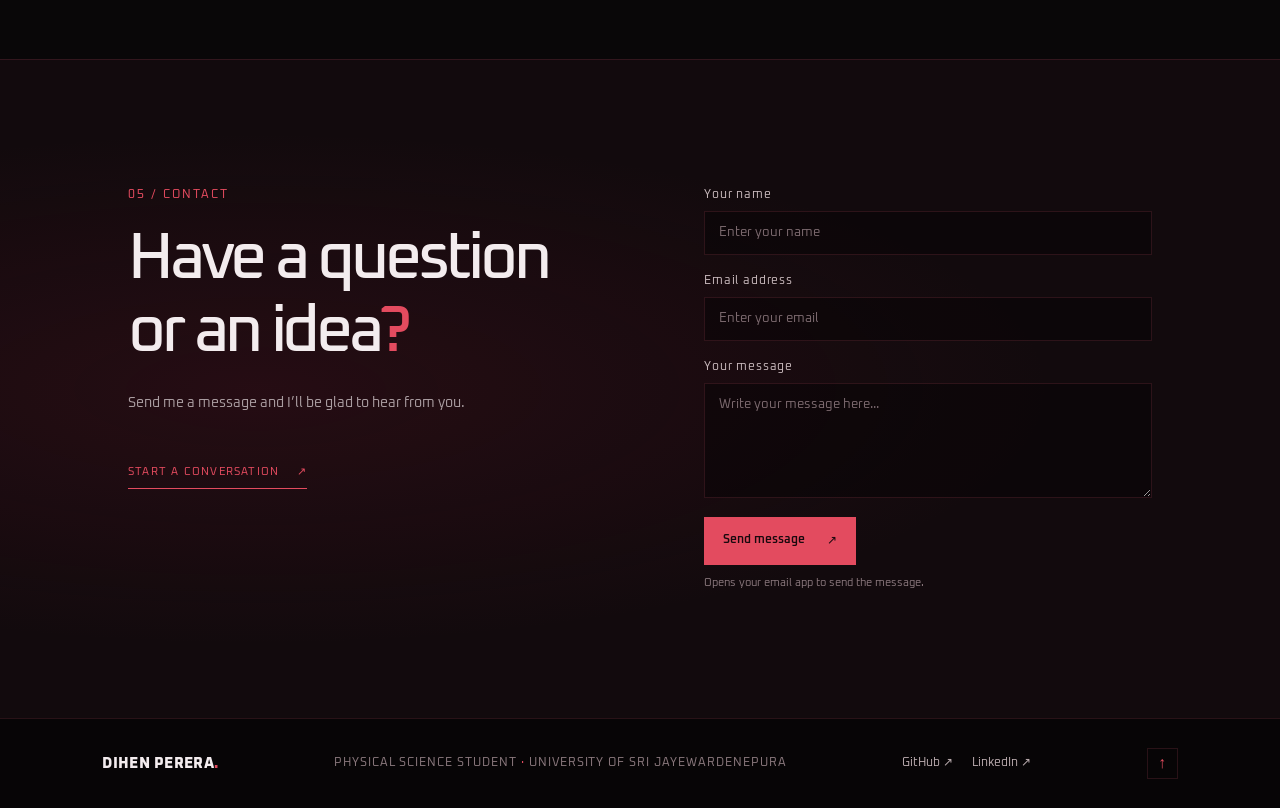
==== commit c1a97fd1: "Updated" ====
--- a/index.html
+++ b/index.html
@@ -76,7 +76,7 @@
                     </filter>
                 </svg>
                 <div class="portrait-stage">
-                    <span class="portrait-coordinate coord-top" aria-hidden="true">07°09'55" N<br>80°03'45" E</span>
+                    <span class="portrait-coordinate coord-top" aria-hidden="true">07°09' N<br>80°03' E</span>
                     <span class="portrait-coordinate art-index" aria-hidden="true">FIG. 01 —<br>ORBITAL STUDY</span>
                     <span class="portrait-coordinate coord-bottom" aria-hidden="true">SYSTEM ONLINE <i></i></span>
                     <div class="portrait-hanger">
@@ -112,6 +112,7 @@
                         <li><span>NodeJS</span></li>
                         <li><span>Git</span></li>
                         <li><span>CSS</span></li>
+                        <li><span>MySQL</span></li>
                     </ul>
                 </div>
             </div>
@@ -384,8 +385,9 @@
     <footer><a class="footer-brand" href="#home">DIHEN PERERA<span>.</span></a>
         <p>PHYSICAL SCIENCE STUDENT <span>·</span> UNIVERSITY OF SRI JAYEWARDENEPURA</p>
         <div class="footer-links"><a href="https://github.com/Kavee234" target="_blank" rel="noopener noreferrer">GitHub
-                ↗</a><a href="https://www.linkedin.com/in/kaveesha-perera-786550402" target="_blank"
-                rel="noopener noreferrer">LinkedIn ↗</a></div><a class="back-top" href="#home"
+                ↗</a><a
+                href="https://www.linkedin.com/in/dihen-perera-786550402?utm_source=share_via&utm_content=profile&utm_medium=member_ios"
+                target="_blank" rel="noopener noreferrer">LinkedIn ↗</a></div><a class="back-top" href="#home"
             aria-label="Back to top">↑</a>
     </footer>
     <dialog class="detail-dialog" aria-labelledby="detail-dialog-title">
--- a/style.css
+++ b/style.css
@@ -18,7 +18,8 @@
     font-synthesis: none;
     text-rendering: optimizeLegibility;
     scroll-behavior: smooth;
-    scroll-padding-top: 36px
+    scroll-padding-top: 36px;
+    overflow-x: clip
 }
 
 * {
@@ -2071,6 +2072,12 @@
     }
 }
 
+@media(max-width:1200px) {
+    .ambient-two {
+        right: 0
+    }
+}
+
 @media(max-width:1000px) {
     .availability {
         display: none
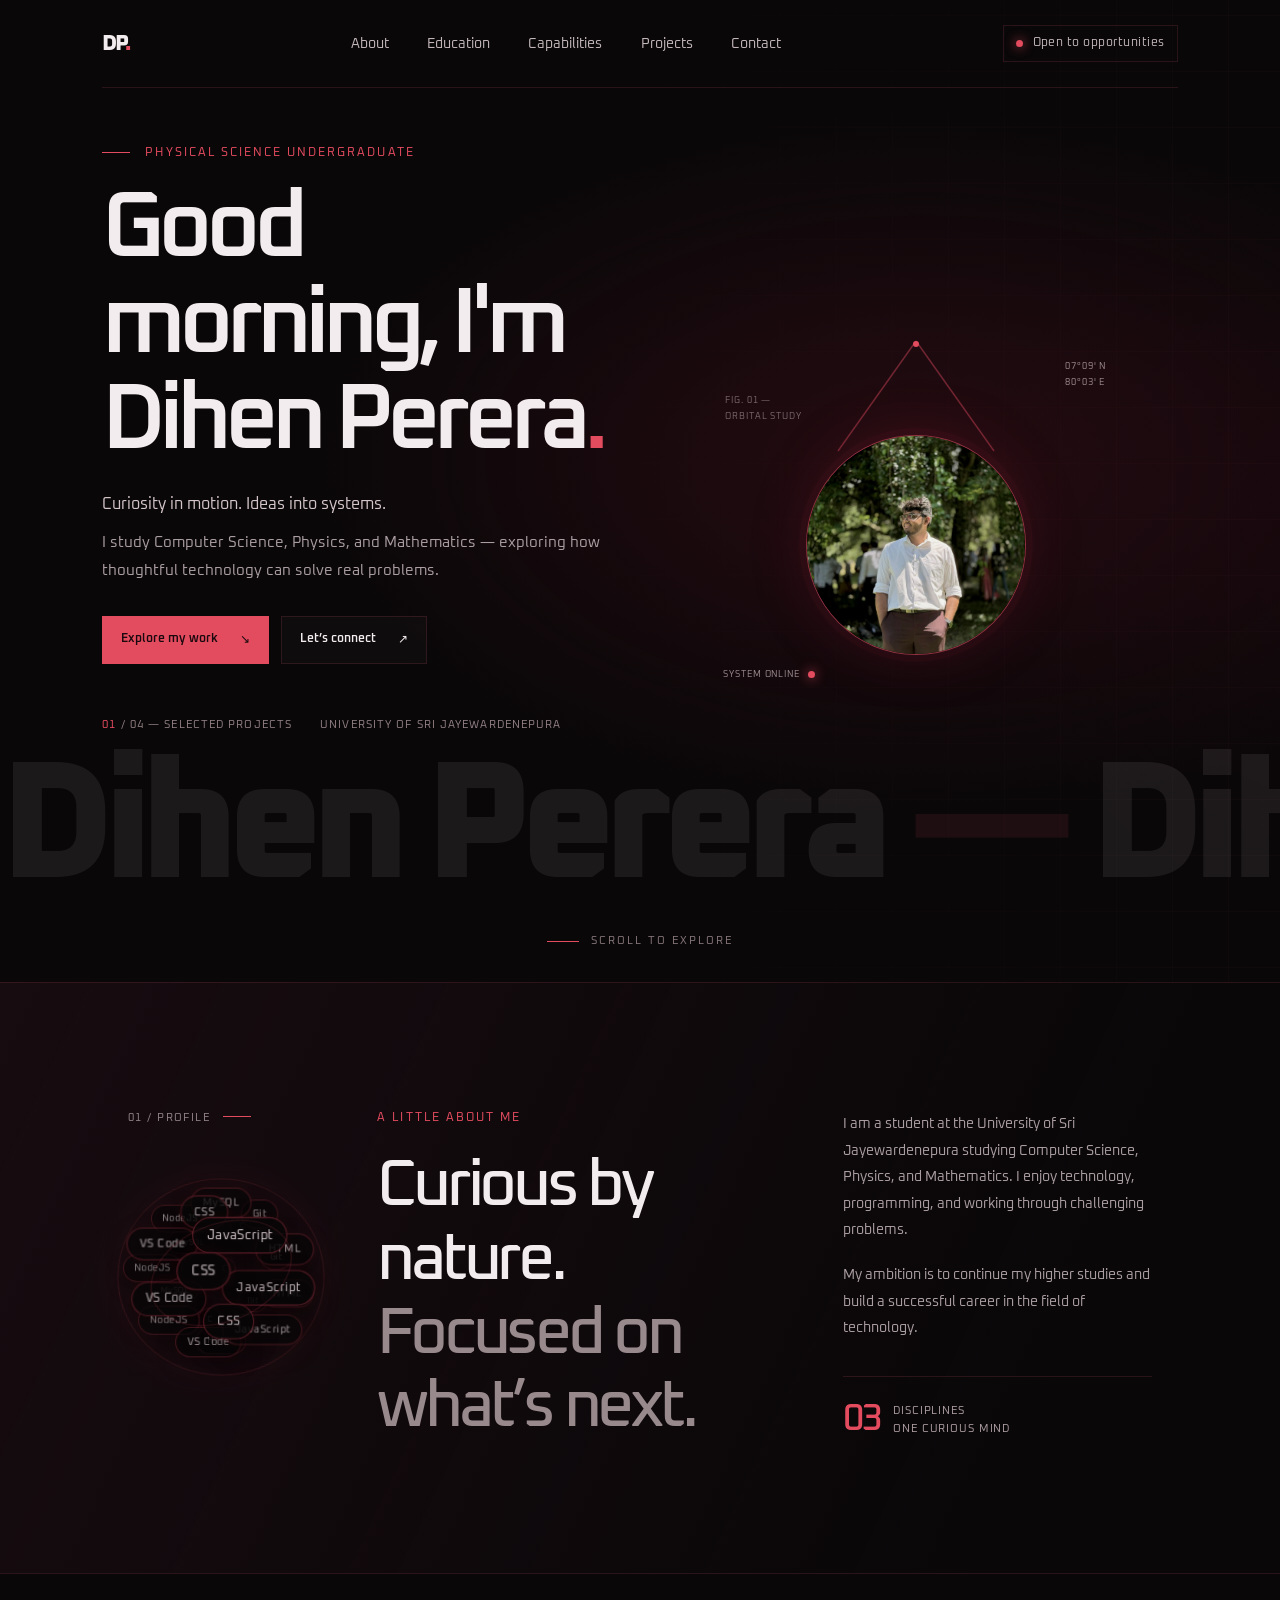
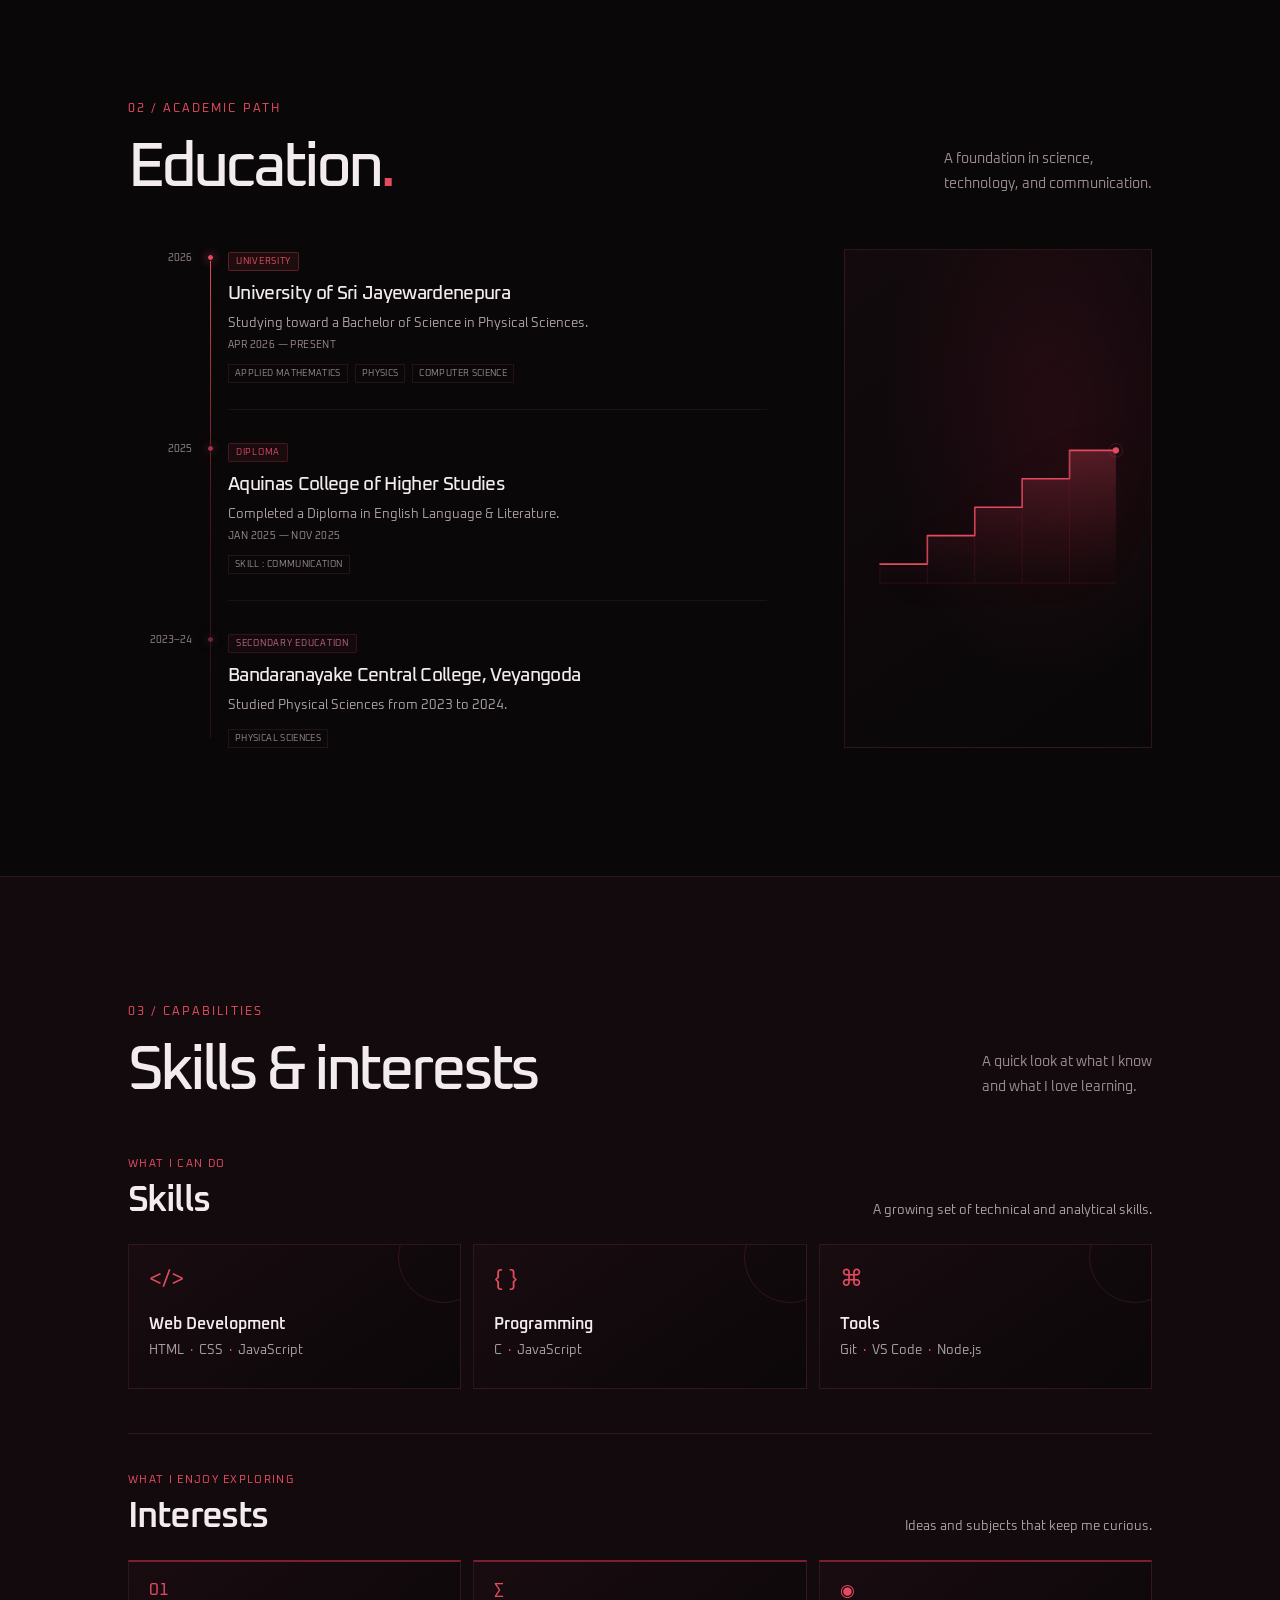
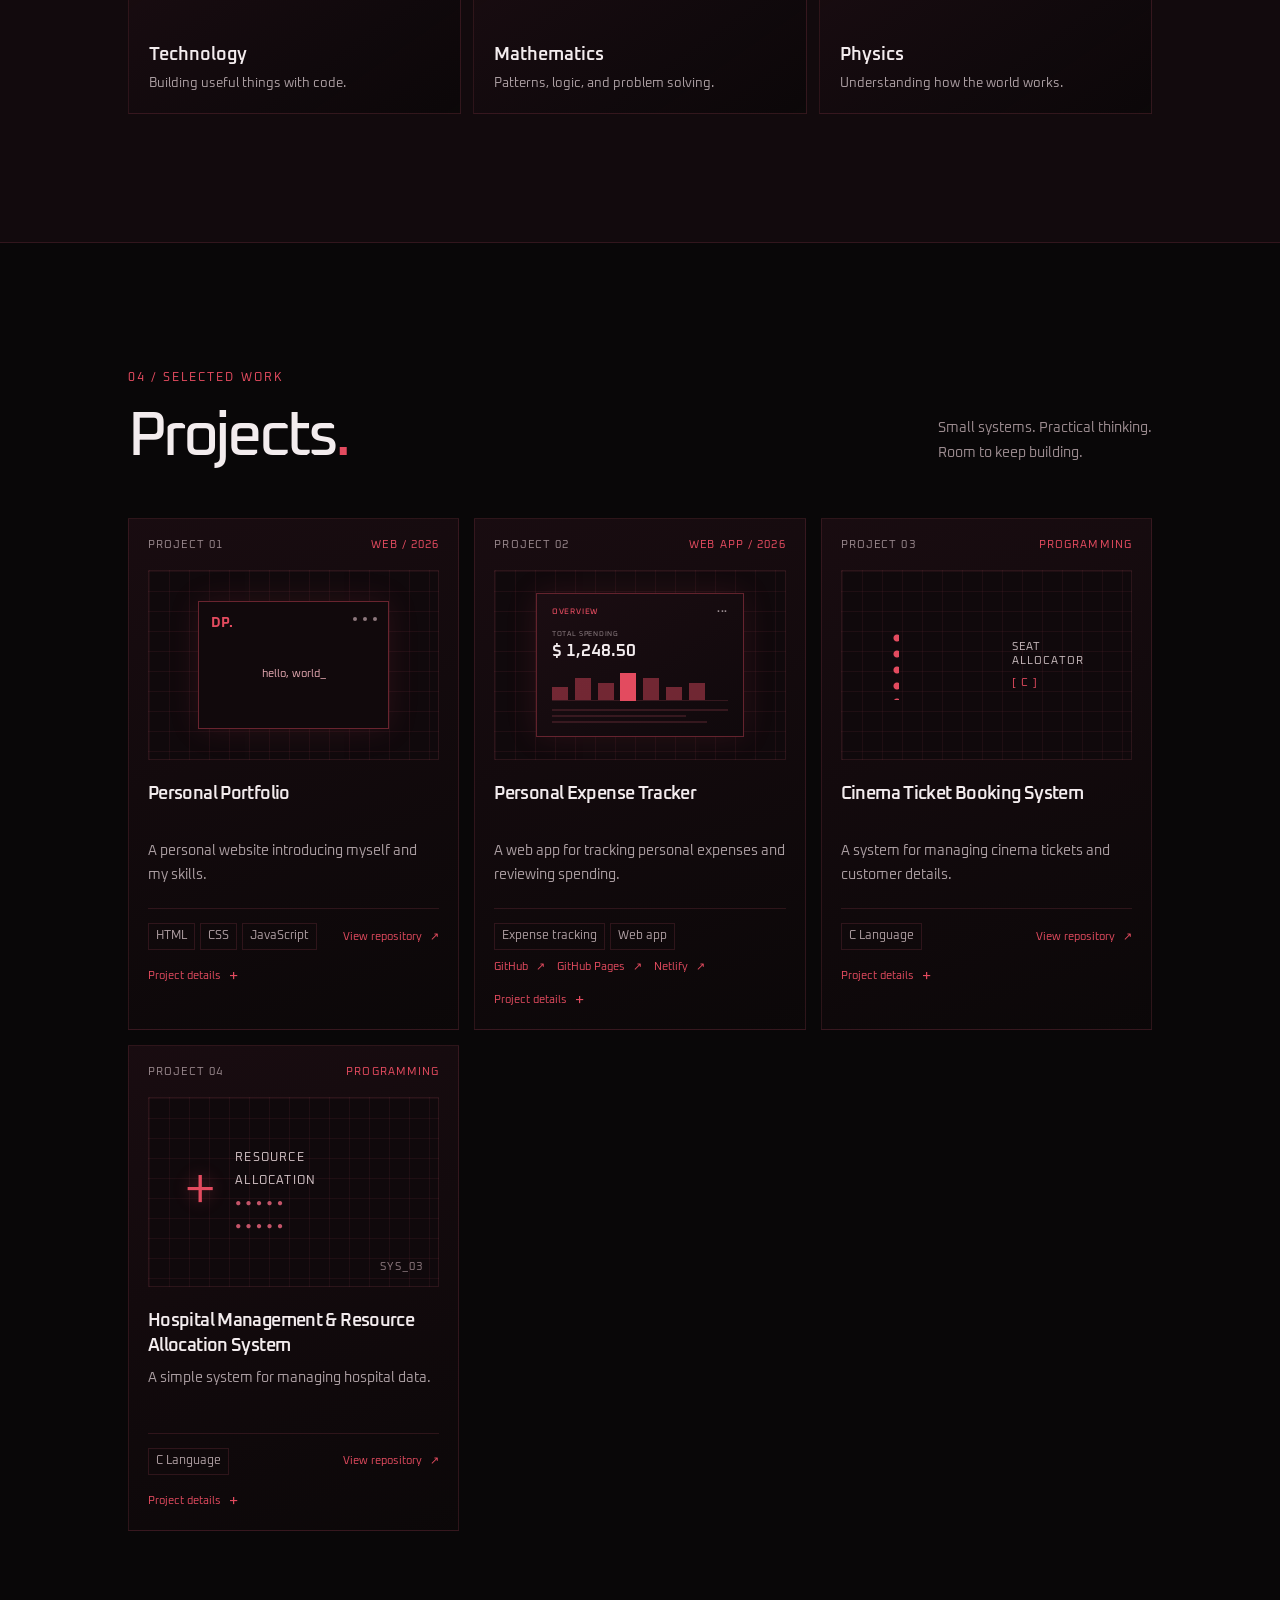
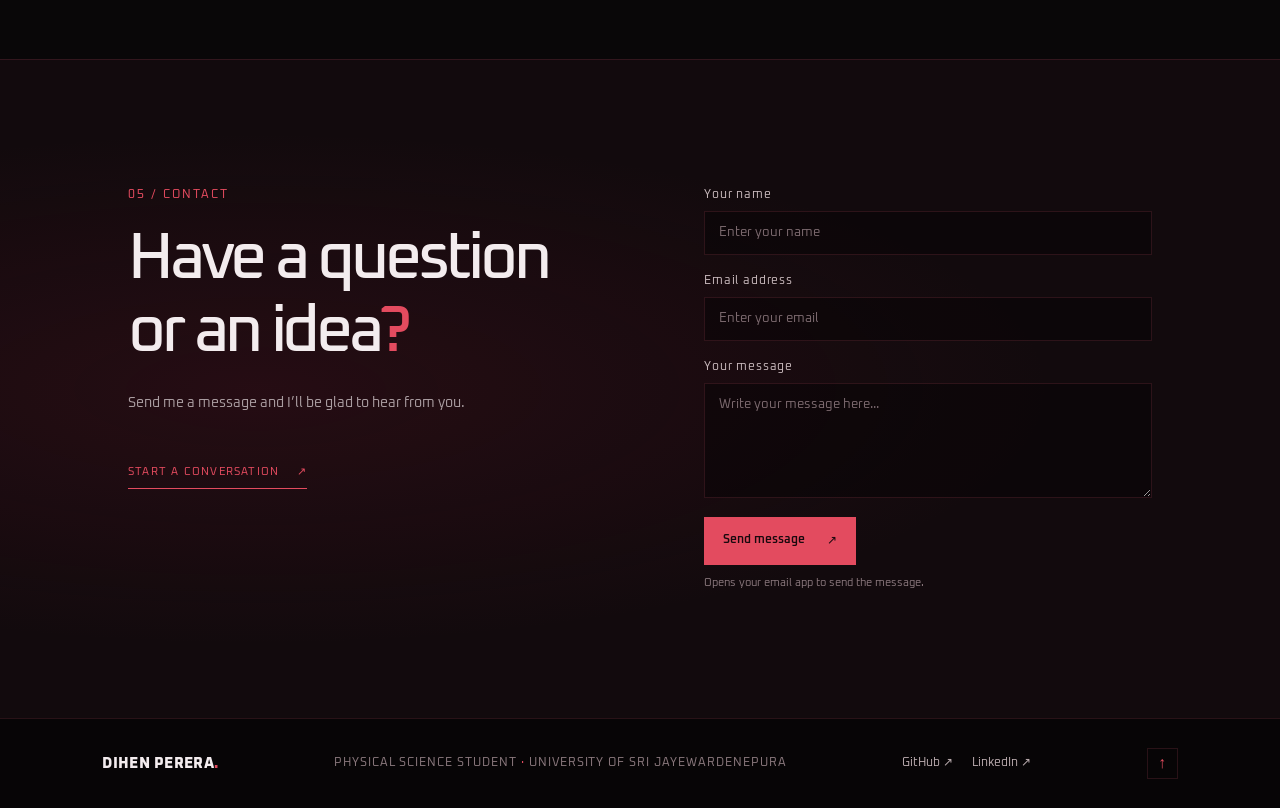
==== commit 821c277b: "Updated" ====
--- a/index.html
+++ b/index.html
@@ -369,9 +369,10 @@
                 <p class="eyebrow">05 / CONTACT</p>
                 <h2>Have a question<br>or an idea<span class="name-period">?</span></h2>
                 <p>Send me a message and I’ll be glad to hear from you.</p><a class="contact-email"
-                    href="mailto:hello@example.com">START A CONVERSATION <span>↗</span></a>
-            </div>
-            <form class="contact-form reveal" action="mailto:hello@example.com" method="post" enctype="text/plain">
+                    href="mailto:kaveeshap81@gmail.com">START A CONVERSATION <span>↗</span></a>
+            </div>
+            <form class="contact-form reveal" action="mailto:kaveeshap81@gmail.com?subject=Website%20Inquiry"
+                method="post" enctype="text/plain">
                 <label for="name">Your name</label><input class="form-control" type="text" id="name" name="name"
                     placeholder="Enter your name" required><label for="email">Email address</label><input
                     class="form-control" type="email" id="email" name="email" placeholder="Enter your email"
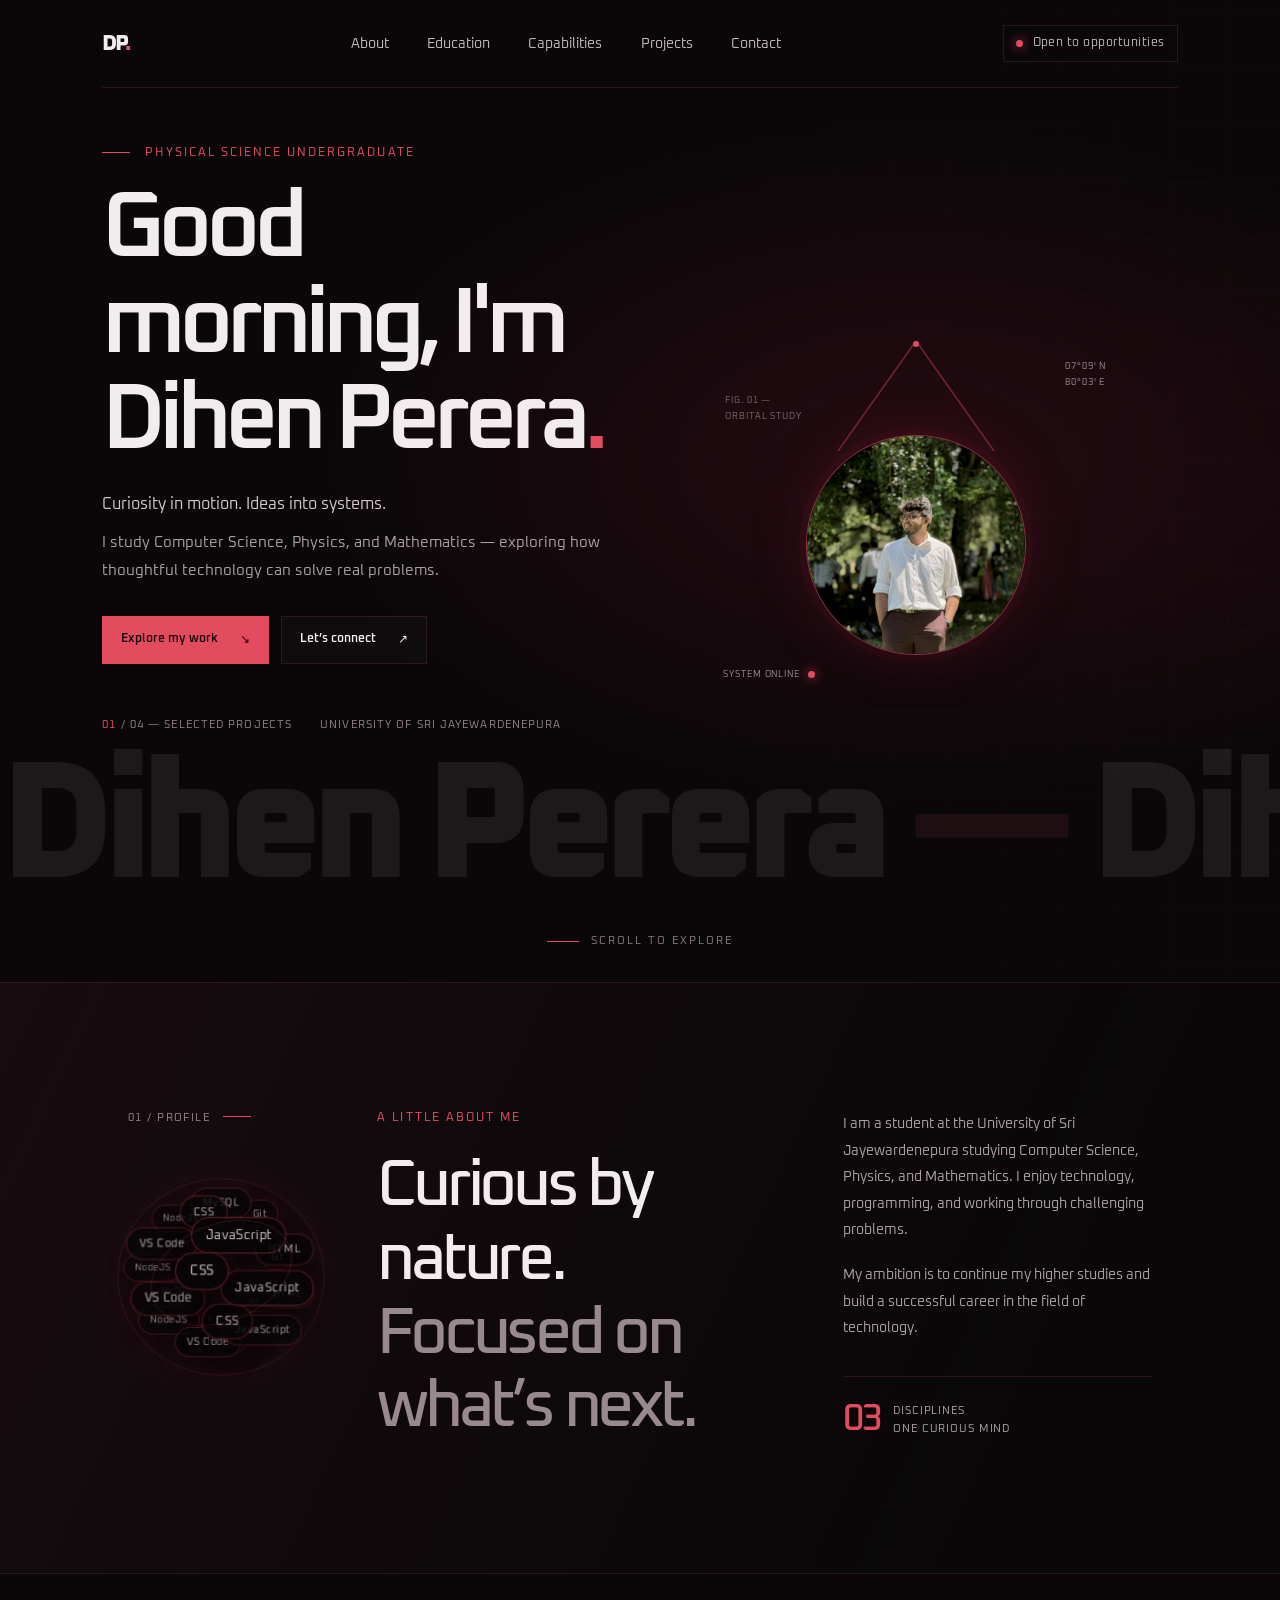
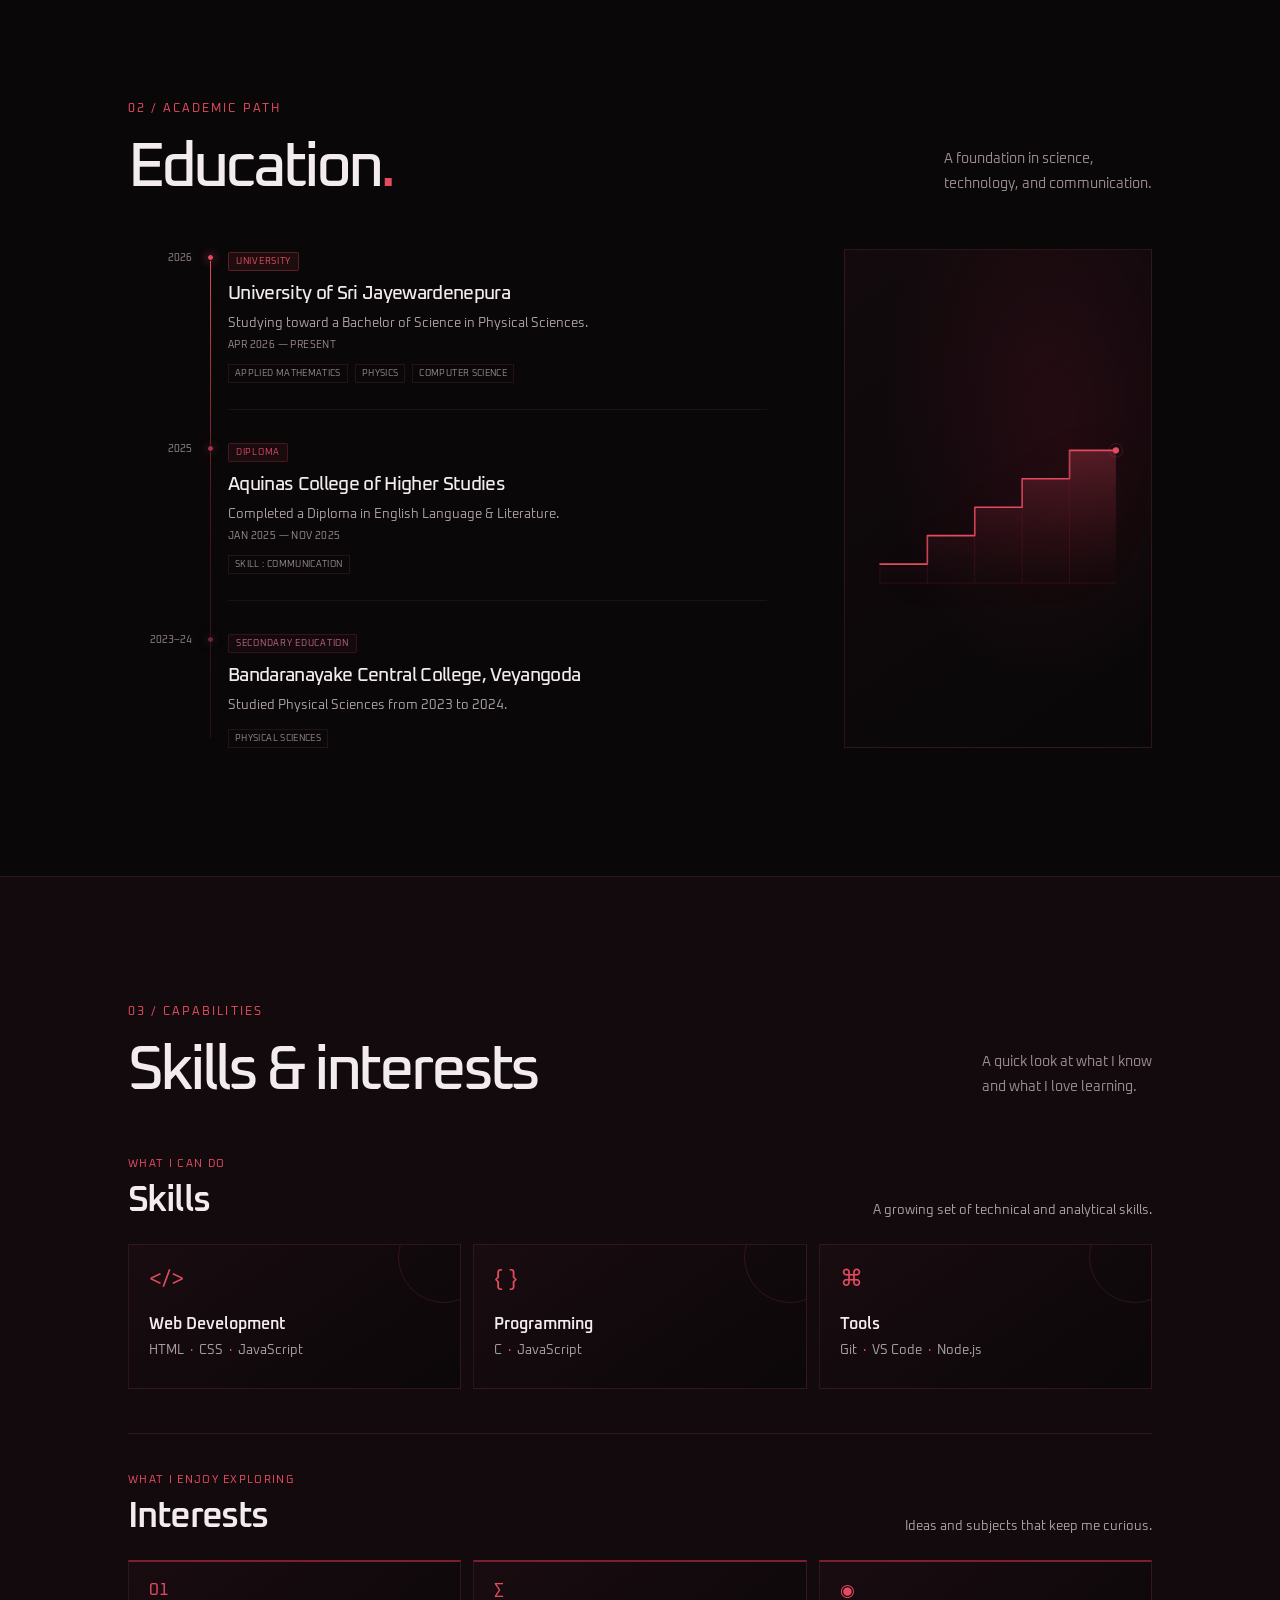
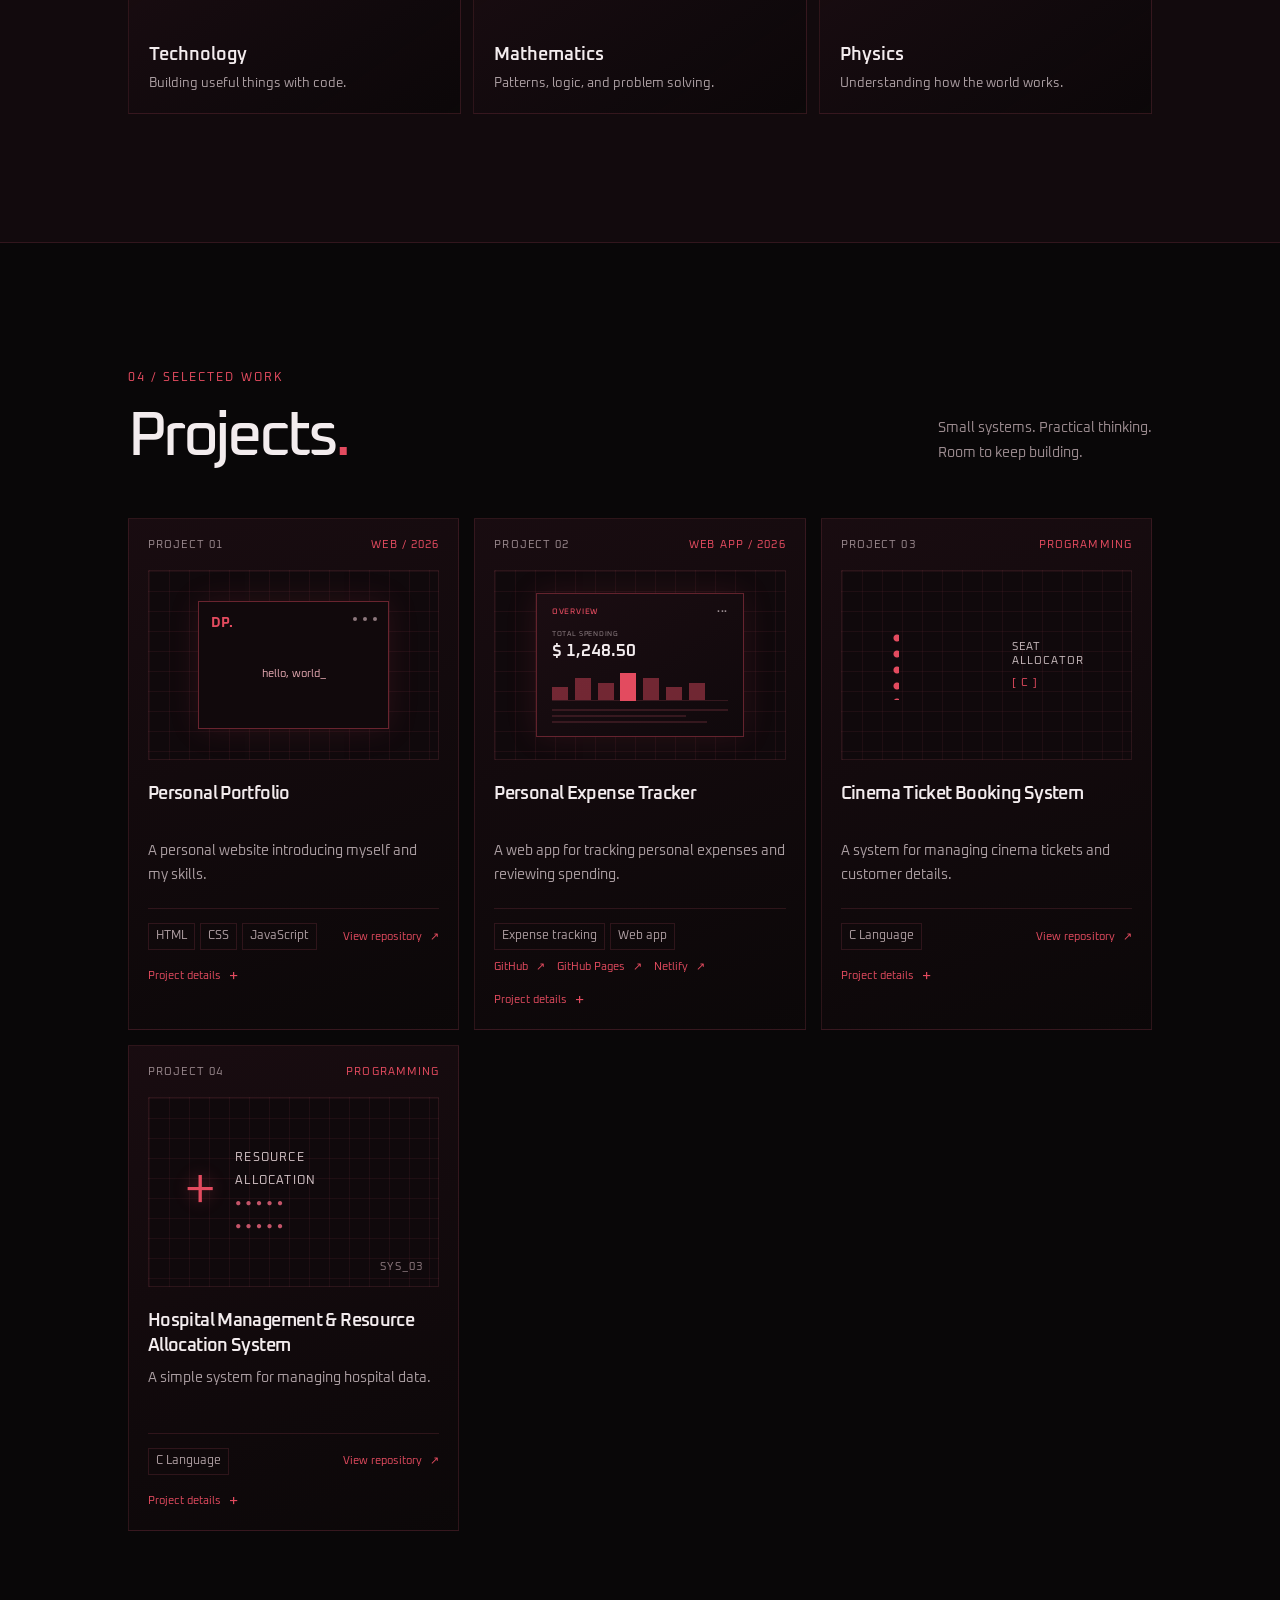
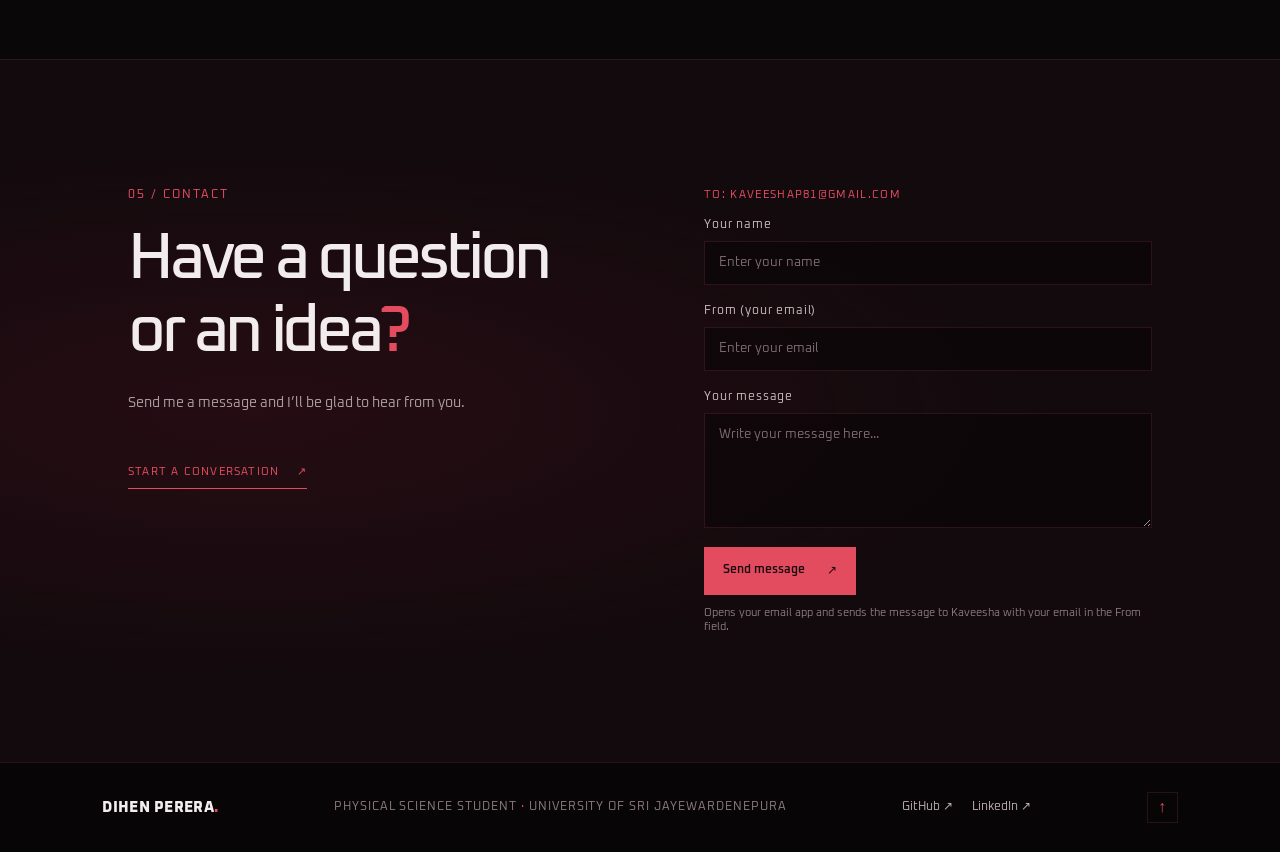
==== commit 932a79c6: "Updated" ====
--- a/index.html
+++ b/index.html
@@ -371,15 +371,17 @@
                 <p>Send me a message and I’ll be glad to hear from you.</p><a class="contact-email"
                     href="mailto:kaveeshap81@gmail.com">START A CONVERSATION <span>↗</span></a>
             </div>
-            <form class="contact-form reveal" action="mailto:kaveeshap81@gmail.com?subject=Website%20Inquiry"
-                method="post" enctype="text/plain">
+            <form id="contact-form" class="contact-form reveal" action="mailto:kaveeshap81@gmail.com" method="post"
+                enctype="text/plain">
+                <p class="form-recipient">To: kaveeshap81@gmail.com</p>
                 <label for="name">Your name</label><input class="form-control" type="text" id="name" name="name"
-                    placeholder="Enter your name" required><label for="email">Email address</label><input
-                    class="form-control" type="email" id="email" name="email" placeholder="Enter your email"
+                    placeholder="Enter your name" required><label for="email">From (your email)</label><input
+                    class="form-control" type="email" id="email" name="from" placeholder="Enter your email"
                     required><label for="message">Your message</label><textarea class="form-control" id="message"
                     name="message" rows="4" placeholder="Write your message here..." required></textarea><button
                     class="button button-primary" type="submit">Send message <span>↗</span></button>
-                <p class="form-note">Opens your email app to send the message.</p>
+                <p class="form-note">Opens your email app and sends the message to Kaveesha with your email in the From
+                    field.</p>
             </form>
         </section>
     </main>
--- a/style.css
+++ b/style.css
@@ -1818,6 +1818,14 @@
     letter-spacing: .07em
 }
 
+.form-recipient {
+    margin: 0 0 16px;
+    color: var(--cyan);
+    font: 11px var(--mono);
+    letter-spacing: .12em;
+    text-transform: uppercase
+}
+
 .form-control {
     width: 100%;
     margin: 0 0 19px;
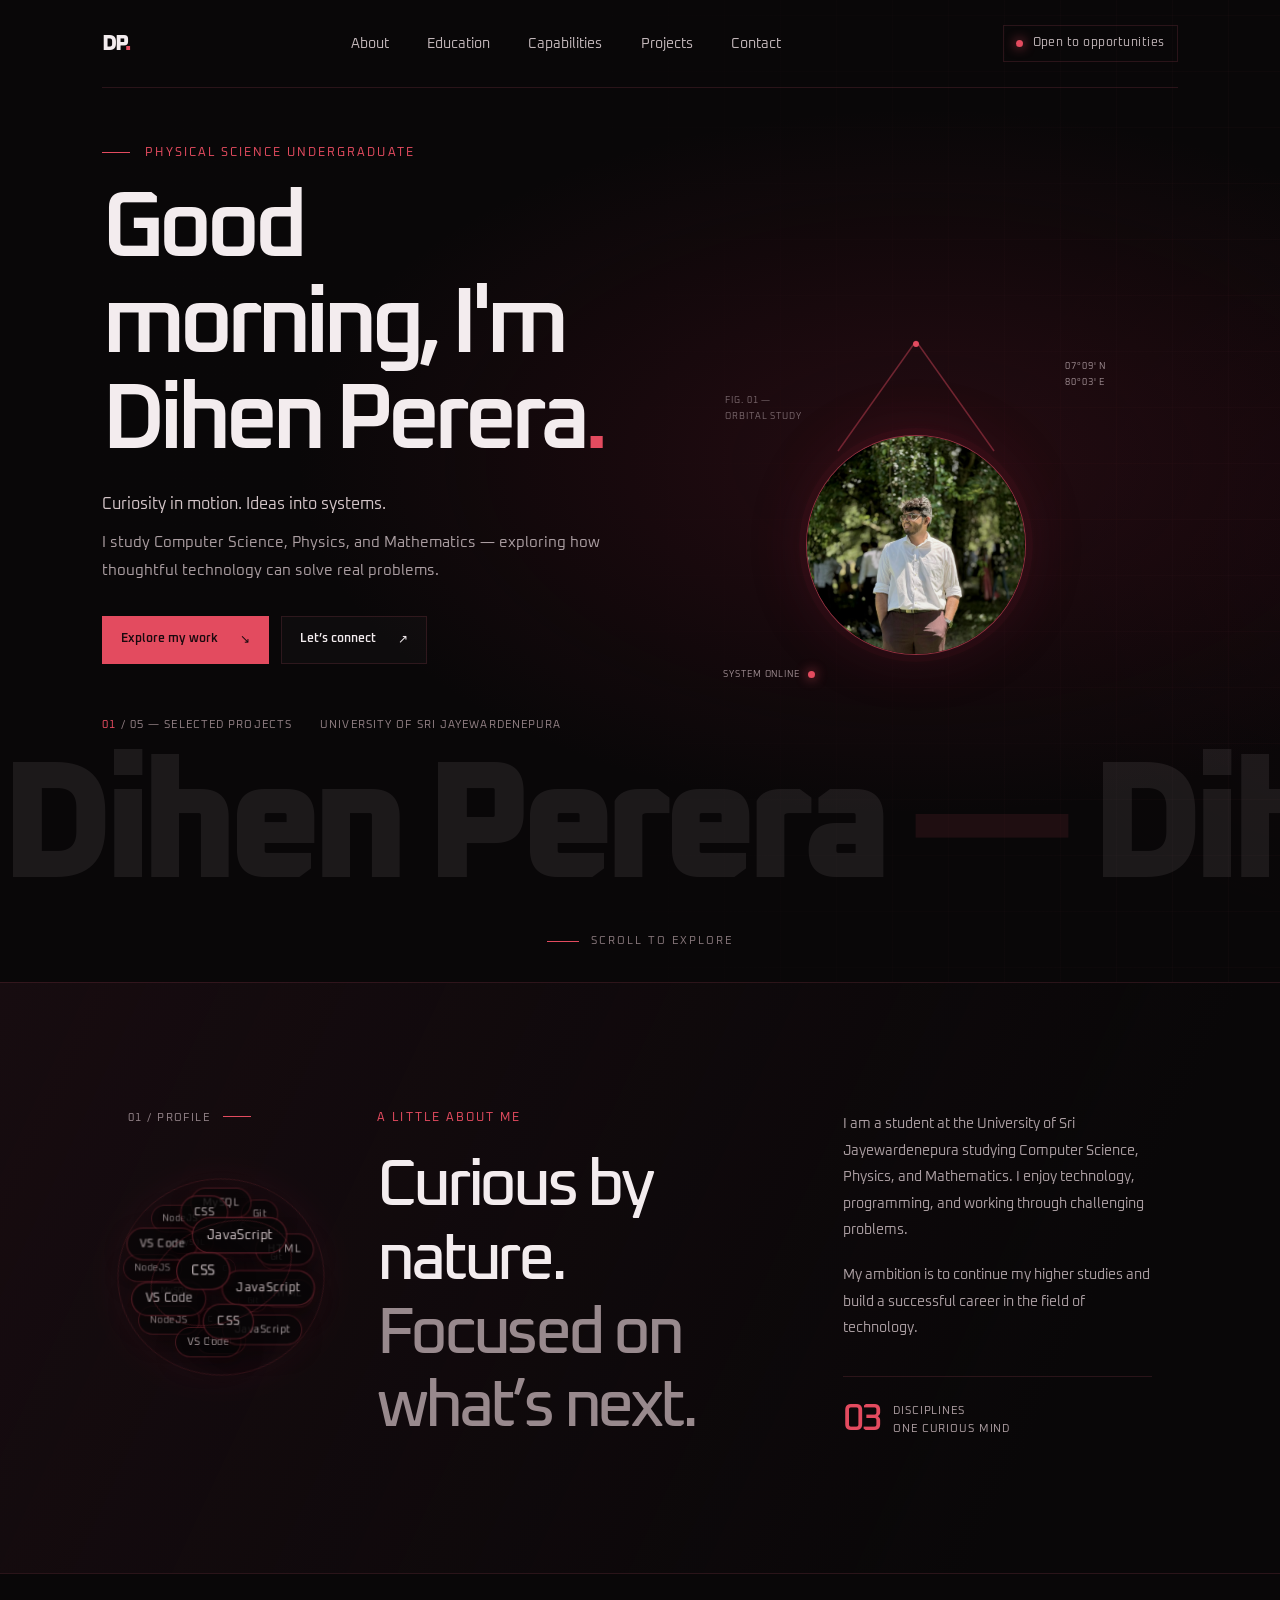
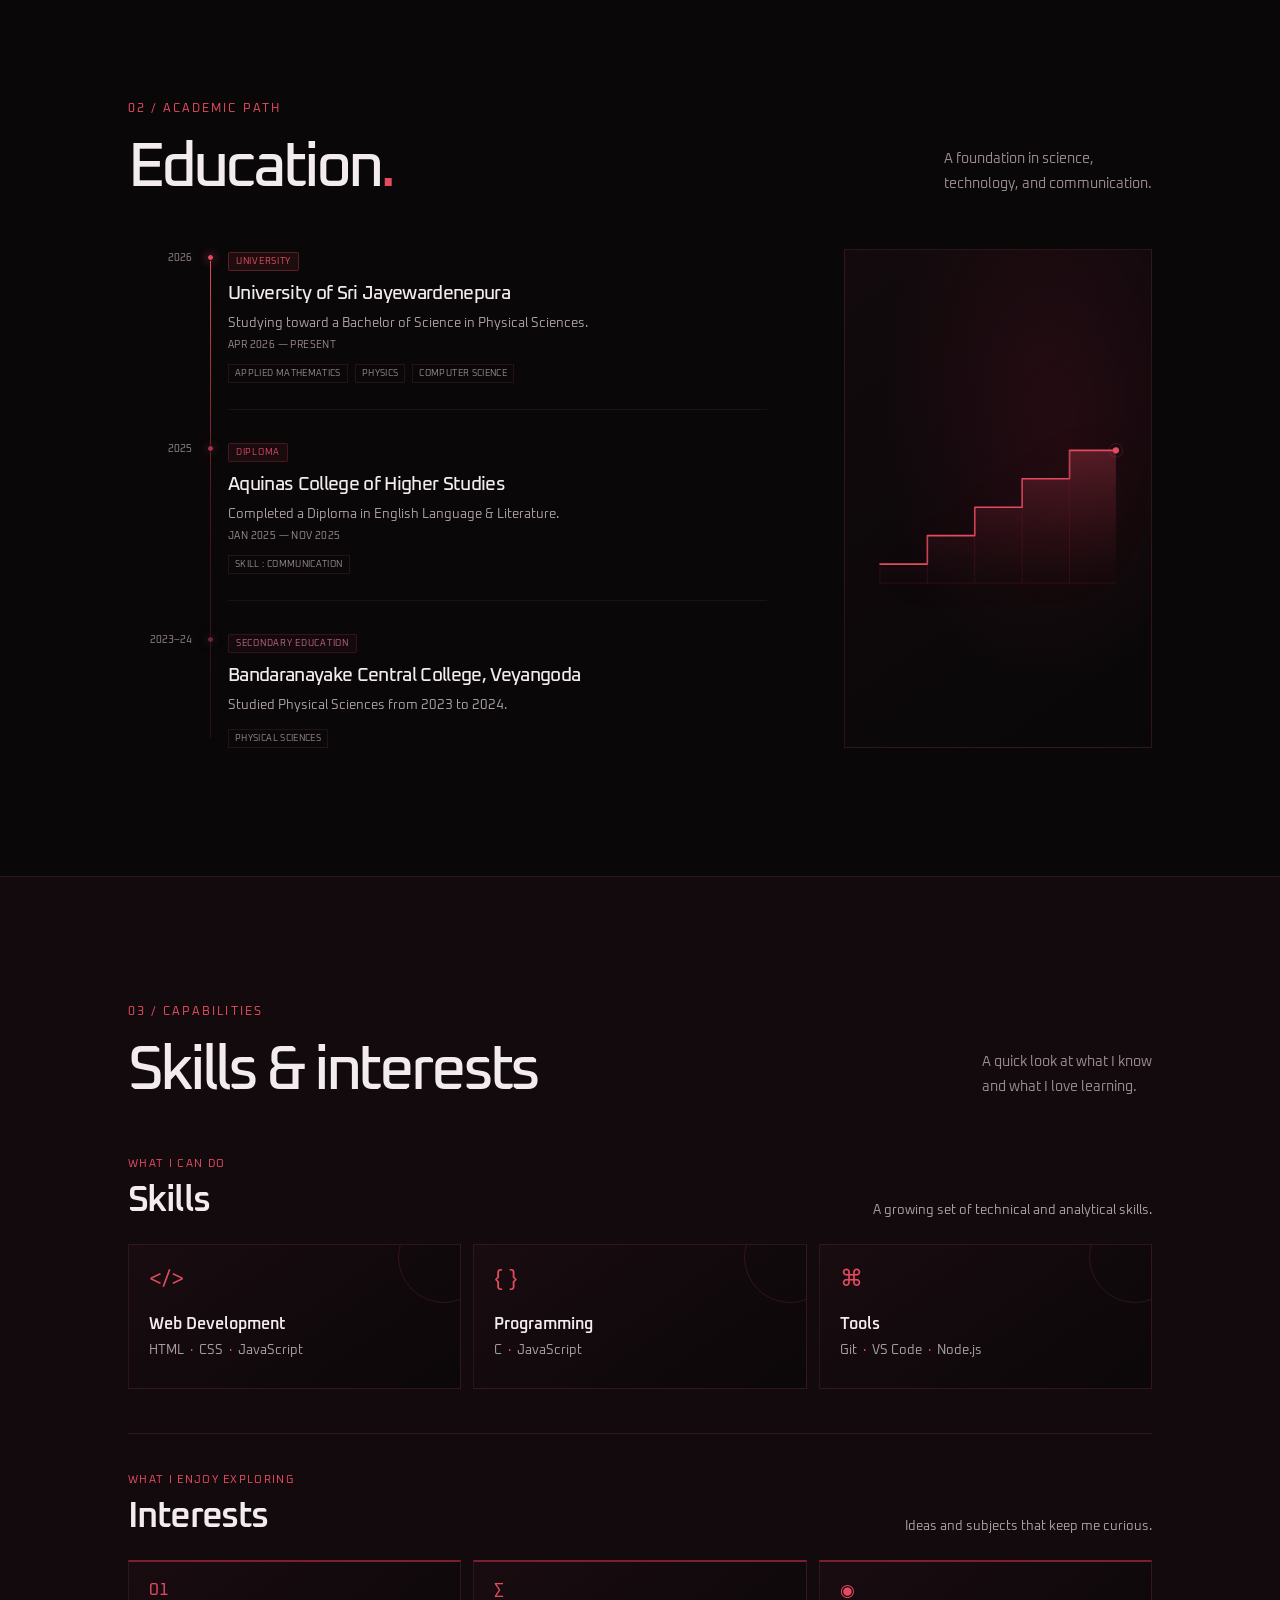
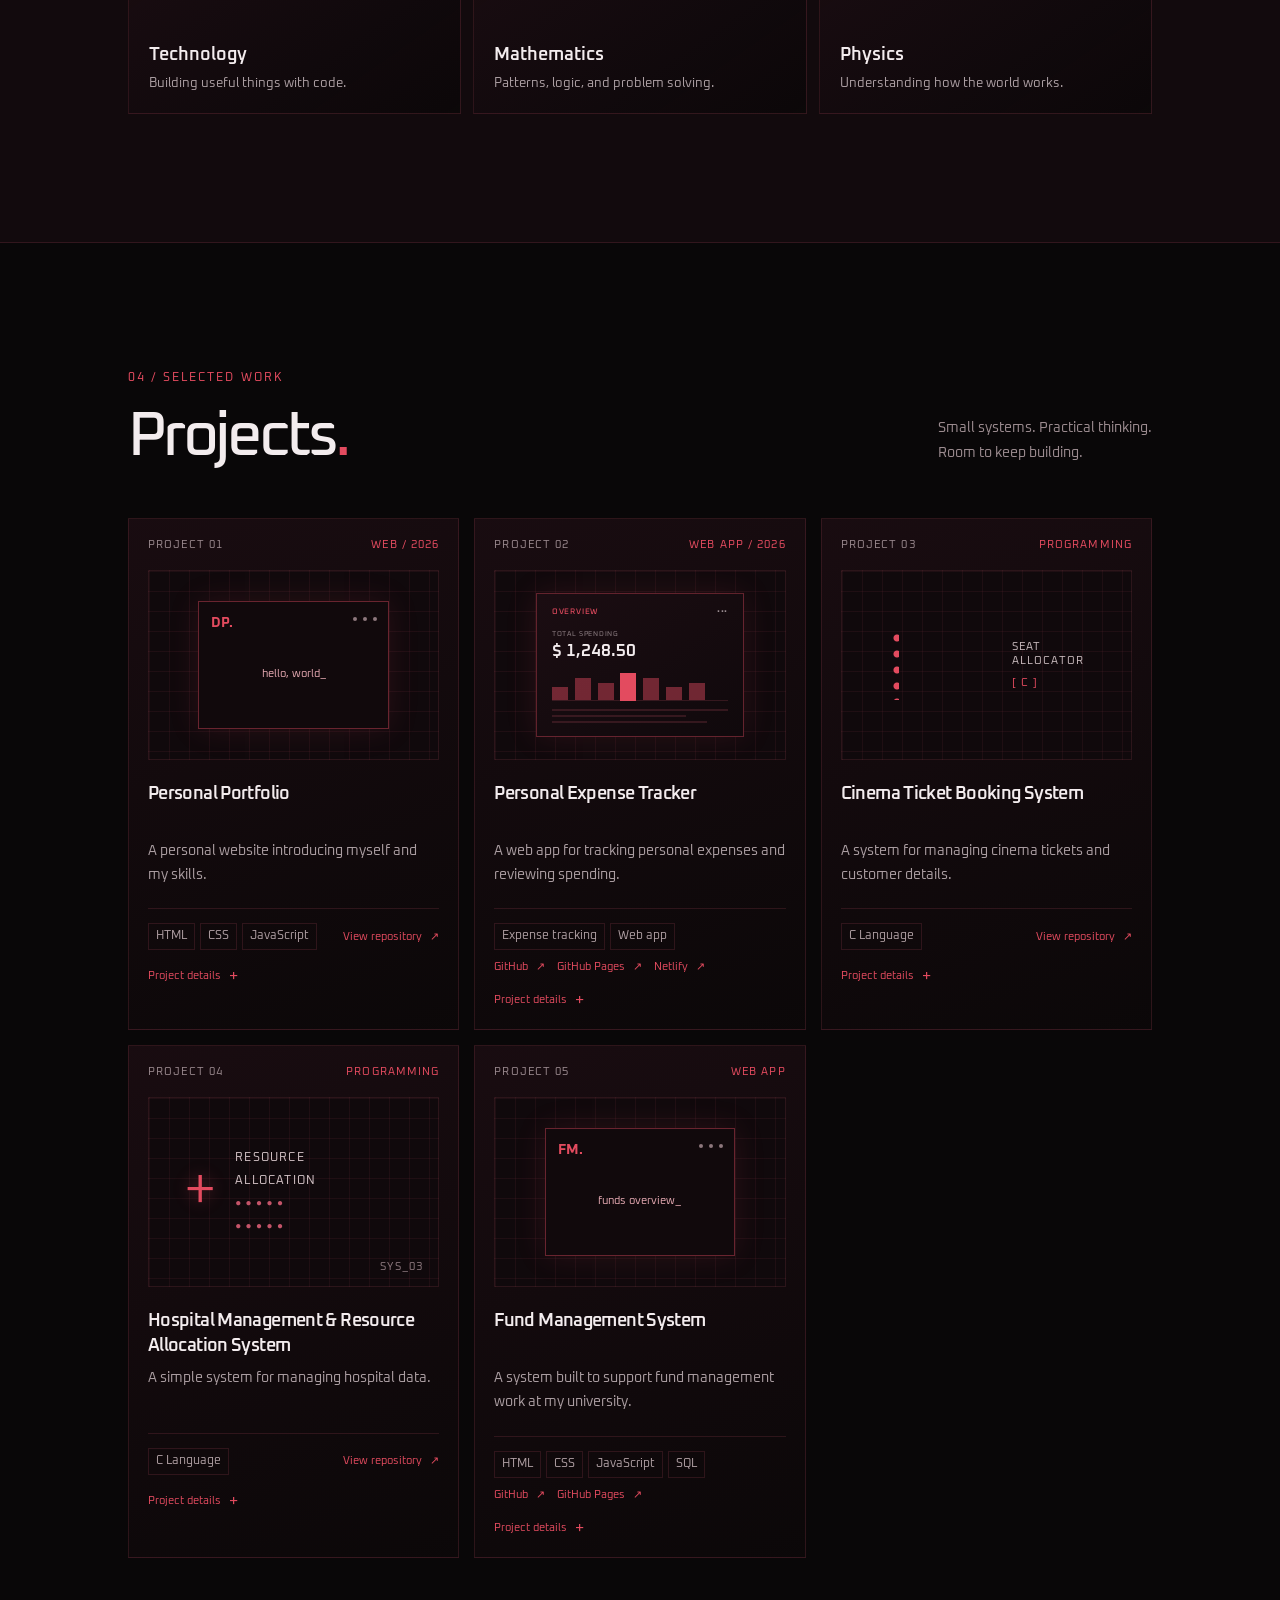
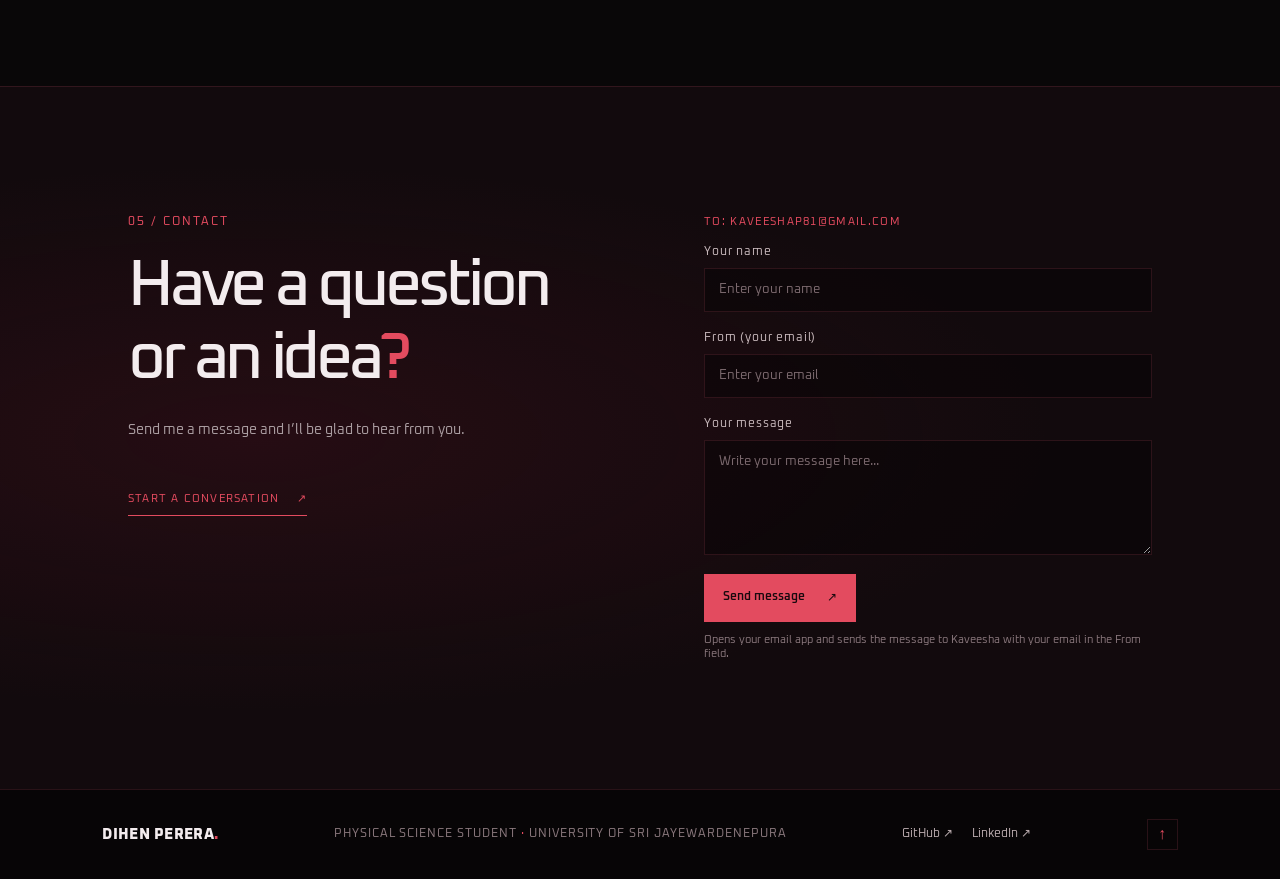
==== commit 0f904bd5: "Updated" ====
--- a/index.html
+++ b/index.html
@@ -55,7 +55,7 @@
                 <div class="hero-actions"><a class="button button-primary" href="#projects">Explore my work <span
                             aria-hidden="true">↘</span></a><a class="button button-secondary" href="#contact">Let’s
                         connect <span aria-hidden="true">↗</span></a></div>
-                <div class="hero-meta"><span><b>01</b> / 04 — SELECTED PROJECTS</span><span>UNIVERSITY OF SRI
+                <div class="hero-meta"><span><b>01</b> / 05 — SELECTED PROJECTS</span><span>UNIVERSITY OF SRI
                         JAYEWARDENEPURA</span></div>
                 <div class="hero-marquee" aria-hidden="true">
                     <div class="hero-marquee-track">
@@ -358,6 +358,28 @@
                         <div class="project-tags"><span>C Language</span></div><a class="project-link"
                             href="https://github.com/Kavee234/Smart-Hospital-Resource-Allocation-System" target="_blank"
                             rel="noopener noreferrer">View repository <span>↗</span></a>
+                    </div>
+                    <button class="detail-trigger" type="button" aria-haspopup="dialog">Project details <span
+                            aria-hidden="true">+</span></button>
+                </article>
+                <article class="project-card reveal" data-detail-title="Fund Management System"
+                    data-detail-description="A fund management system I built to support fund management work at my university. The project uses HTML, CSS, JavaScript, and SQL.">
+                    <div class="project-number"><span>PROJECT 05</span><span class="project-type">WEB APP</span>
+                    </div>
+                    <div class="project-visual visual-web" aria-hidden="true"><span
+                            class="visual-window"><b>FM.</b><i></i><i></i><i></i><span>funds overview_</span></span>
+                    </div>
+                    <h3>Fund Management System</h3>
+                    <p>A system built to support fund management work at my university.</p>
+                    <div class="project-meta">
+                        <div class="project-tags">
+                            <span>HTML</span><span>CSS</span><span>JavaScript</span><span>SQL</span></div>
+                        <div class="project-links">
+                            <a class="project-link" href="https://github.com/Kavee234/Fund-Management-Project"
+                                target="_blank" rel="noopener noreferrer">GitHub <span>↗</span></a>
+                            <a class="project-link" href="https://kavee234.github.io/Fund-Management-Project/"
+                                target="_blank" rel="noopener noreferrer">GitHub Pages <span>↗</span></a>
+                        </div>
                     </div>
                     <button class="detail-trigger" type="button" aria-haspopup="dialog">Project details <span
                             aria-hidden="true">+</span></button>
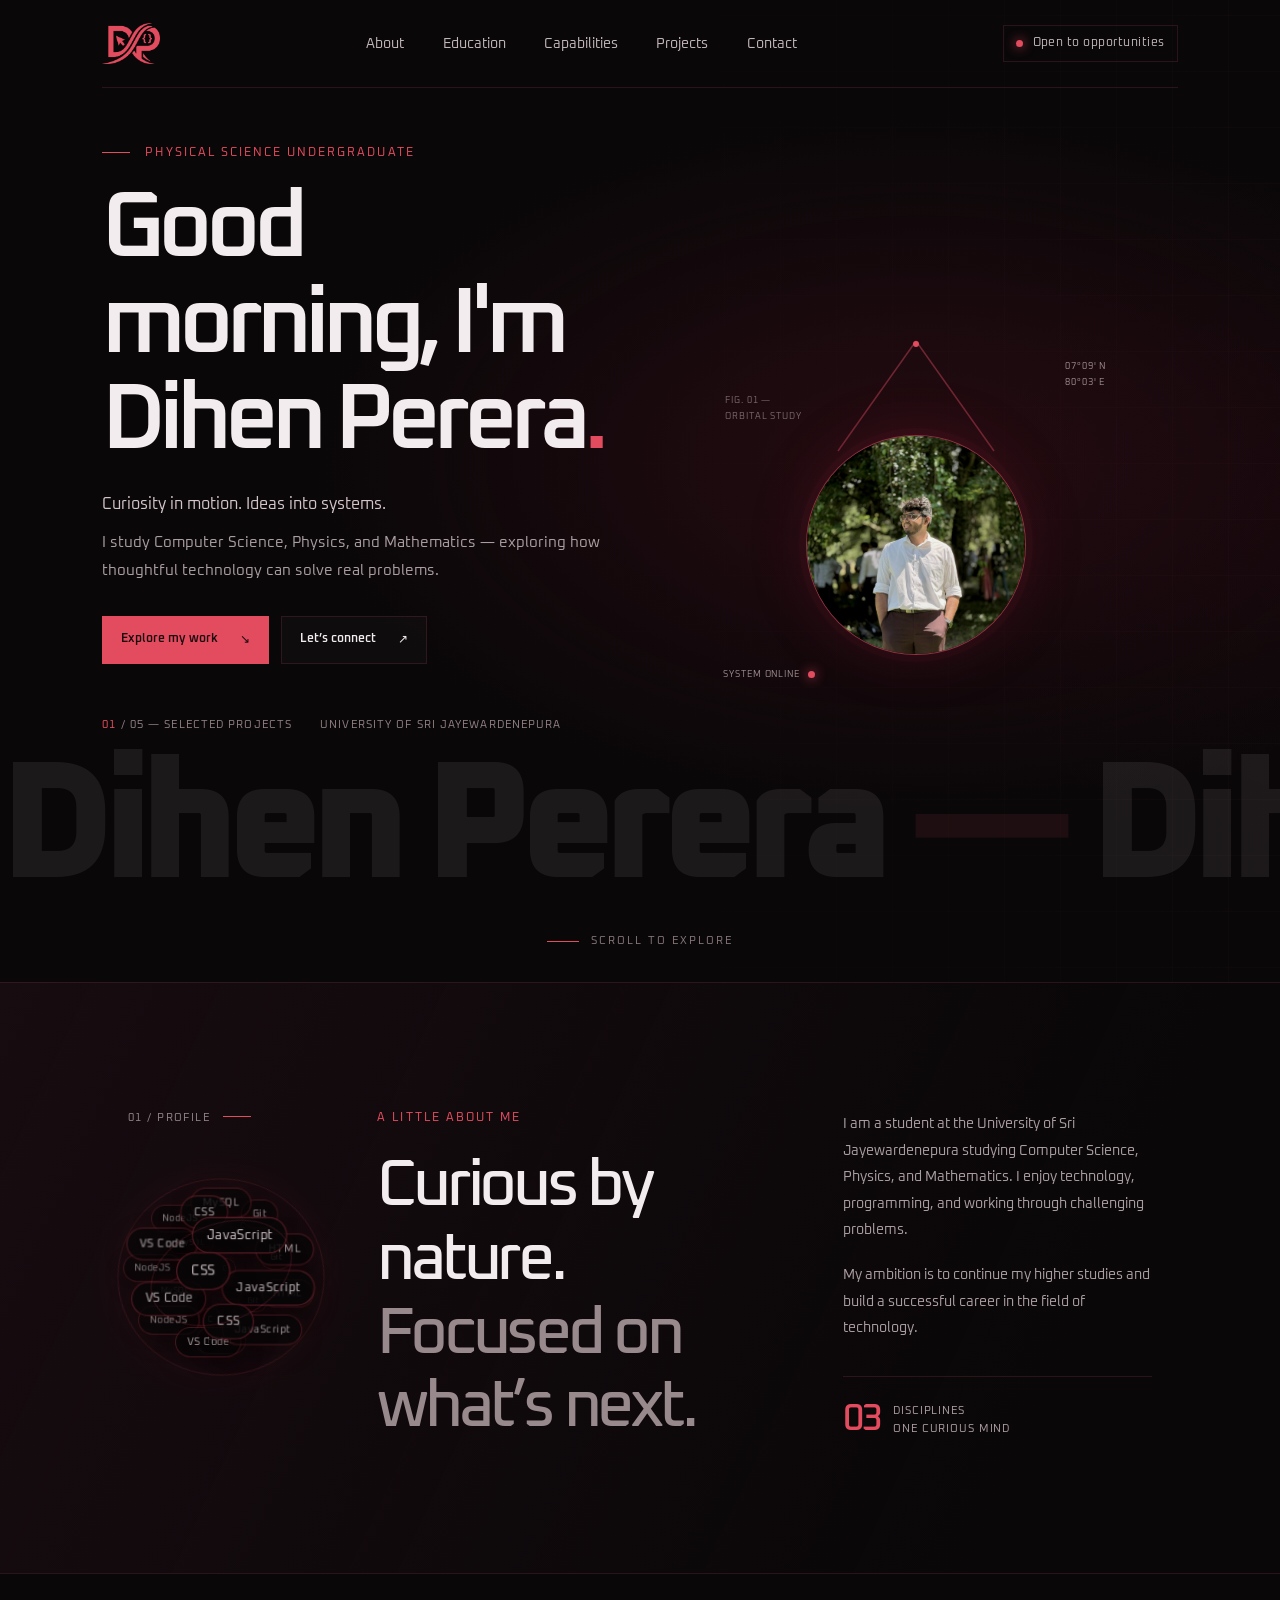
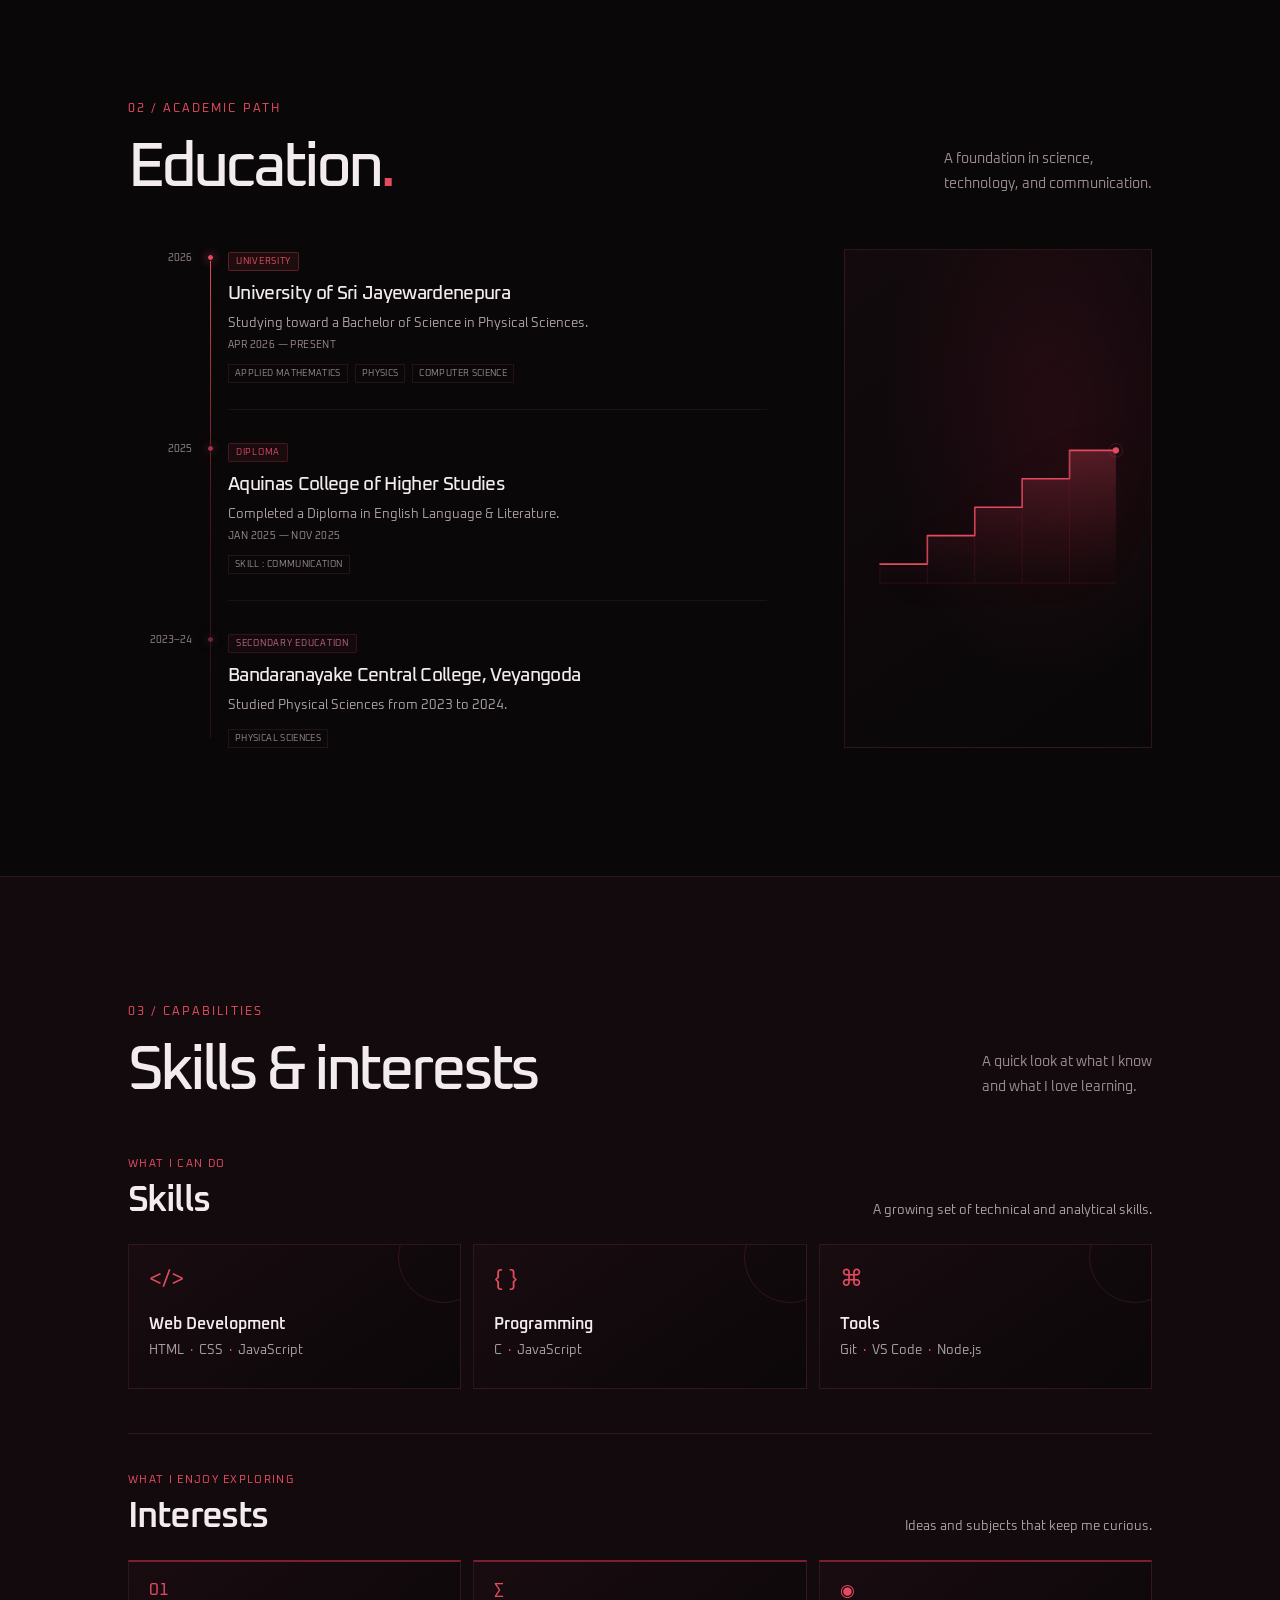
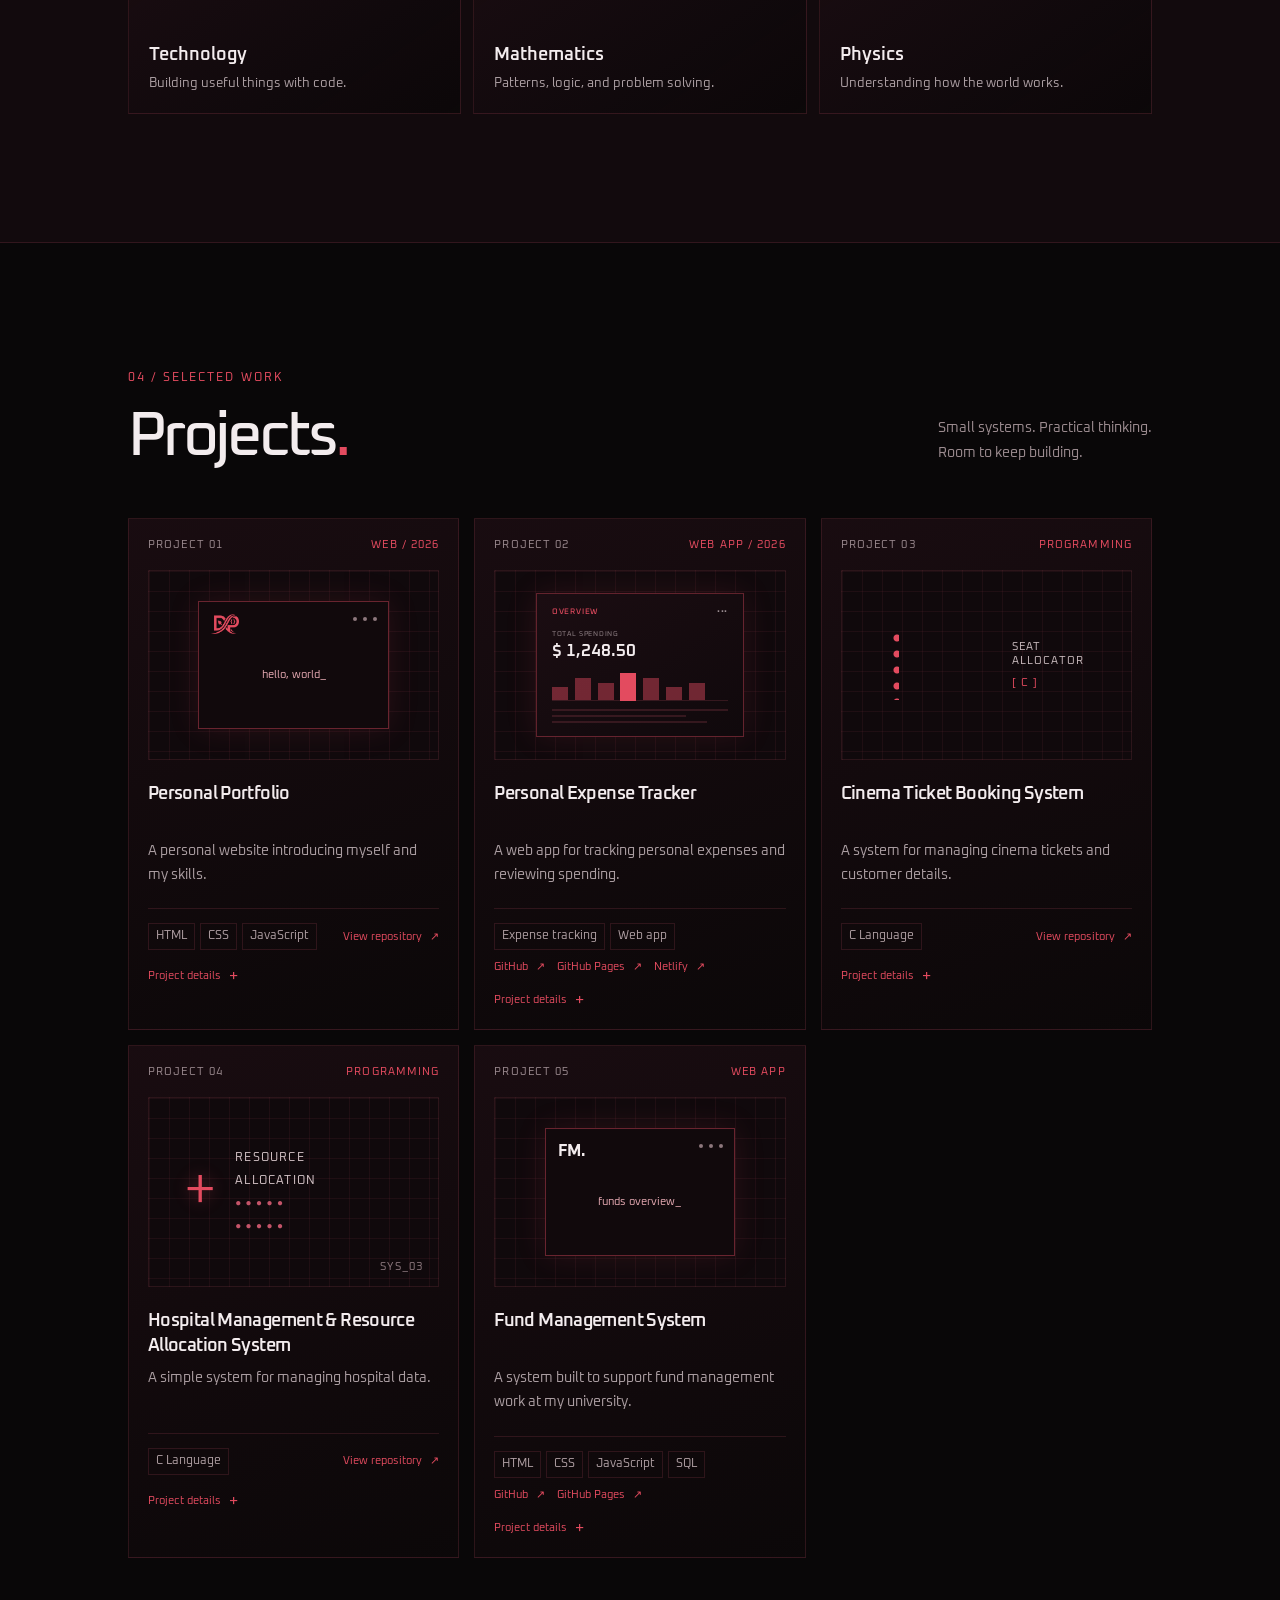
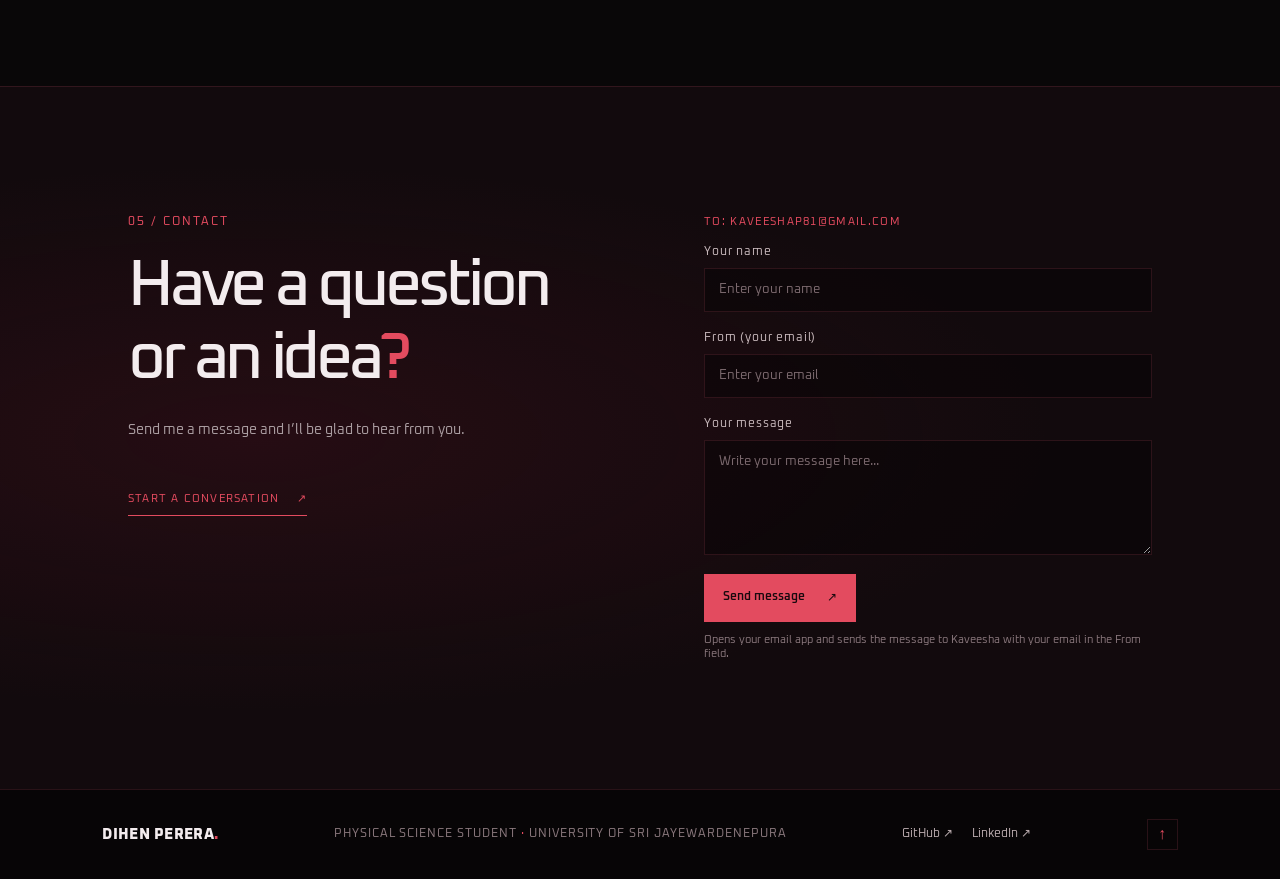
==== commit 777a0c25: "Updated." ====
--- a/index.html
+++ b/index.html
@@ -6,7 +6,7 @@
     <meta name="viewport" content="width=device-width, initial-scale=1.0">
     <meta name="description" content="The personal portfolio of Dihen Perera, a Computer Science undergraduate.">
     <meta name="theme-color" content="#090708">
-    <title>PORTFOLIO | DP.</title>
+    <title>PORTFOLIO | DIHEN PERERA</title>
     <link rel="stylesheet" href="style.css">
     <script src="script.js" defer></script>
 </head>
@@ -32,14 +32,15 @@
                 class="equation eq-twenty-one">O(n log n) <b>→</b> <i>merge sort</i></span><span
                 class="equation eq-twenty-two">1010<sub>2</sub> <b>→</b> <i>10<sub>10</sub></i></span><span
                 class="equation eq-twenty-three">if (idea) <b>→</b> <i>build();</i></span></div>
-        <div class="intro-mark">DP<span>.</span></div>
+        <div class="intro-mark"><img src="assets/dp-logo.png" alt="DP logo"></div>
         <div class="intro-line"><i></i></div>
         <p>INITIALIZING PORTFOLIO <span>2026</span></p>
     </div>
     <div class="ambient ambient-one" aria-hidden="true"></div>
     <div class="ambient ambient-two" aria-hidden="true"></div>
     <header class="site-header" id="home">
-        <nav class="top-nav" aria-label="Main navigation"><a class="brand" href="#home">DP<span>.</span></a>
+        <nav class="top-nav" aria-label="Main navigation"><a class="brand" href="#home" aria-label="DP home"><img
+                    src="assets/dp-logo.png" alt=""></a>
             <div class="nav-links"><a href="#about">About</a><a href="#education">Education</a><a
                     href="#skills">Capabilities</a><a href="#projects">Projects</a><a href="#contact">Contact</a></div>
             <a class="availability" href="#contact"><i></i> Open to opportunities</a>
@@ -286,8 +287,8 @@
                     data-detail-description="A personal website built to introduce me, highlight my skills and interests, and bring selected projects together in one place. The interface uses HTML, CSS, and JavaScript.">
                     <div class="project-number"><span>PROJECT 01</span><span class="project-type">WEB / 2026</span>
                     </div>
-                    <div class="project-visual visual-web"><span
-                            class="visual-window"><b>DP.</b><i></i><i></i><i></i><span>hello, world_</span></span></div>
+                    <div class="project-visual visual-web"><span class="visual-window"><b><img src="assets/dp-logo.png"
+                                    alt="DP logo"></b><i></i><i></i><i></i><span>hello, world_</span></span></div>
                     <h3>Personal Portfolio</h3>
                     <p>A personal website introducing myself and my skills.</p>
                     <div class="project-meta">
@@ -373,7 +374,8 @@
                     <p>A system built to support fund management work at my university.</p>
                     <div class="project-meta">
                         <div class="project-tags">
-                            <span>HTML</span><span>CSS</span><span>JavaScript</span><span>SQL</span></div>
+                            <span>HTML</span><span>CSS</span><span>JavaScript</span><span>SQL</span>
+                        </div>
                         <div class="project-links">
                             <a class="project-link" href="https://github.com/Kavee234/Fund-Management-Project"
                                 target="_blank" rel="noopener noreferrer">GitHub <span>↗</span></a>
--- a/style.css
+++ b/style.css
@@ -244,10 +244,13 @@
 .intro-mark {
     position: relative;
     z-index: 1;
-    font-size: clamp(64px, 12vw, 110px);
-    font-weight: 800;
-    letter-spacing: -.1em;
     animation: mark-in .65s ease both
+}
+
+.intro-mark img {
+    display: block;
+    width: clamp(180px, 28vw, 300px);
+    height: auto
 }
 
 .intro-mark span,
@@ -335,10 +338,13 @@
 }
 
 .brand {
-    font-size: 22px;
-    font-weight: 800;
-    letter-spacing: -2px;
     text-decoration: none
+}
+
+.brand img {
+    display: block;
+    width: 58px;
+    height: auto
 }
 
 .nav-links {
@@ -1517,8 +1523,13 @@
 }
 
 .visual-window b {
-    color: var(--cyan);
-    font-size: 14px
+    display: flex;
+    align-items: center
+}
+
+.visual-window b img {
+    width: 28px;
+    height: auto
 }
 
 .visual-window>i {
